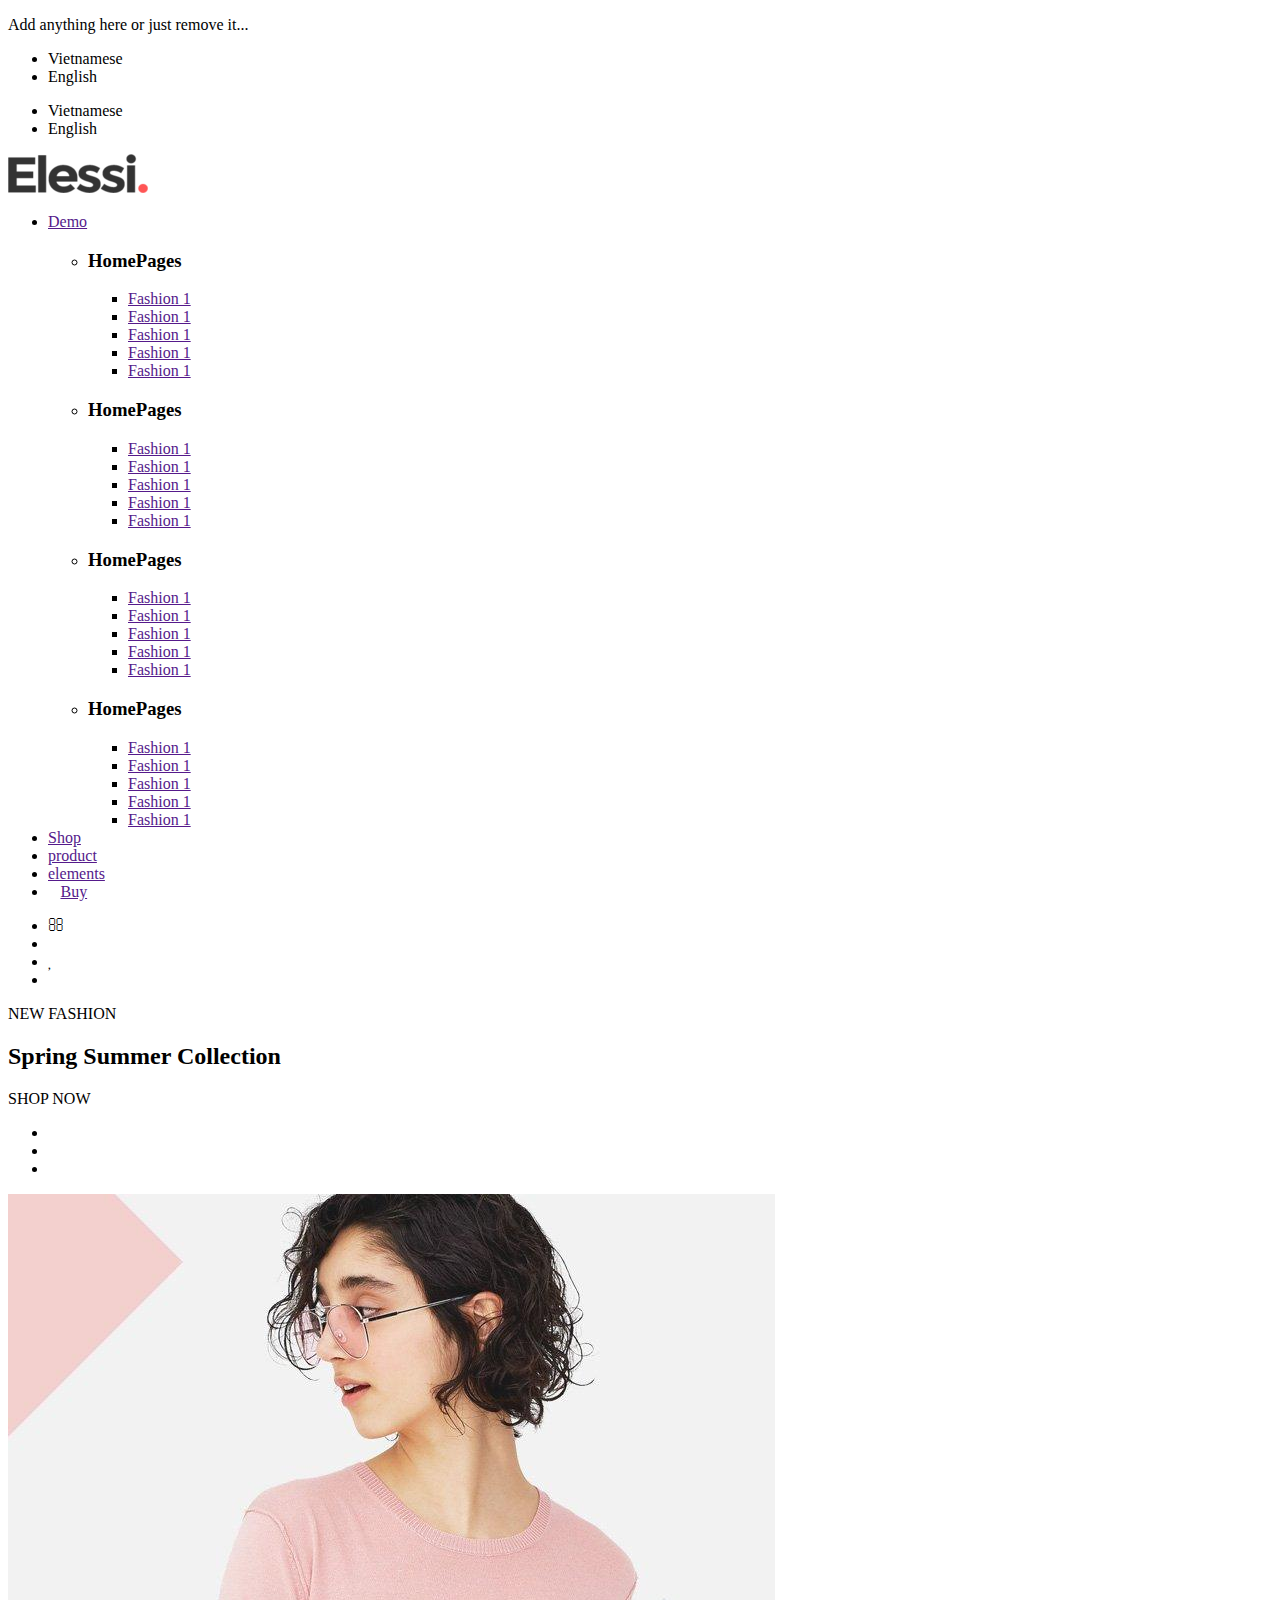
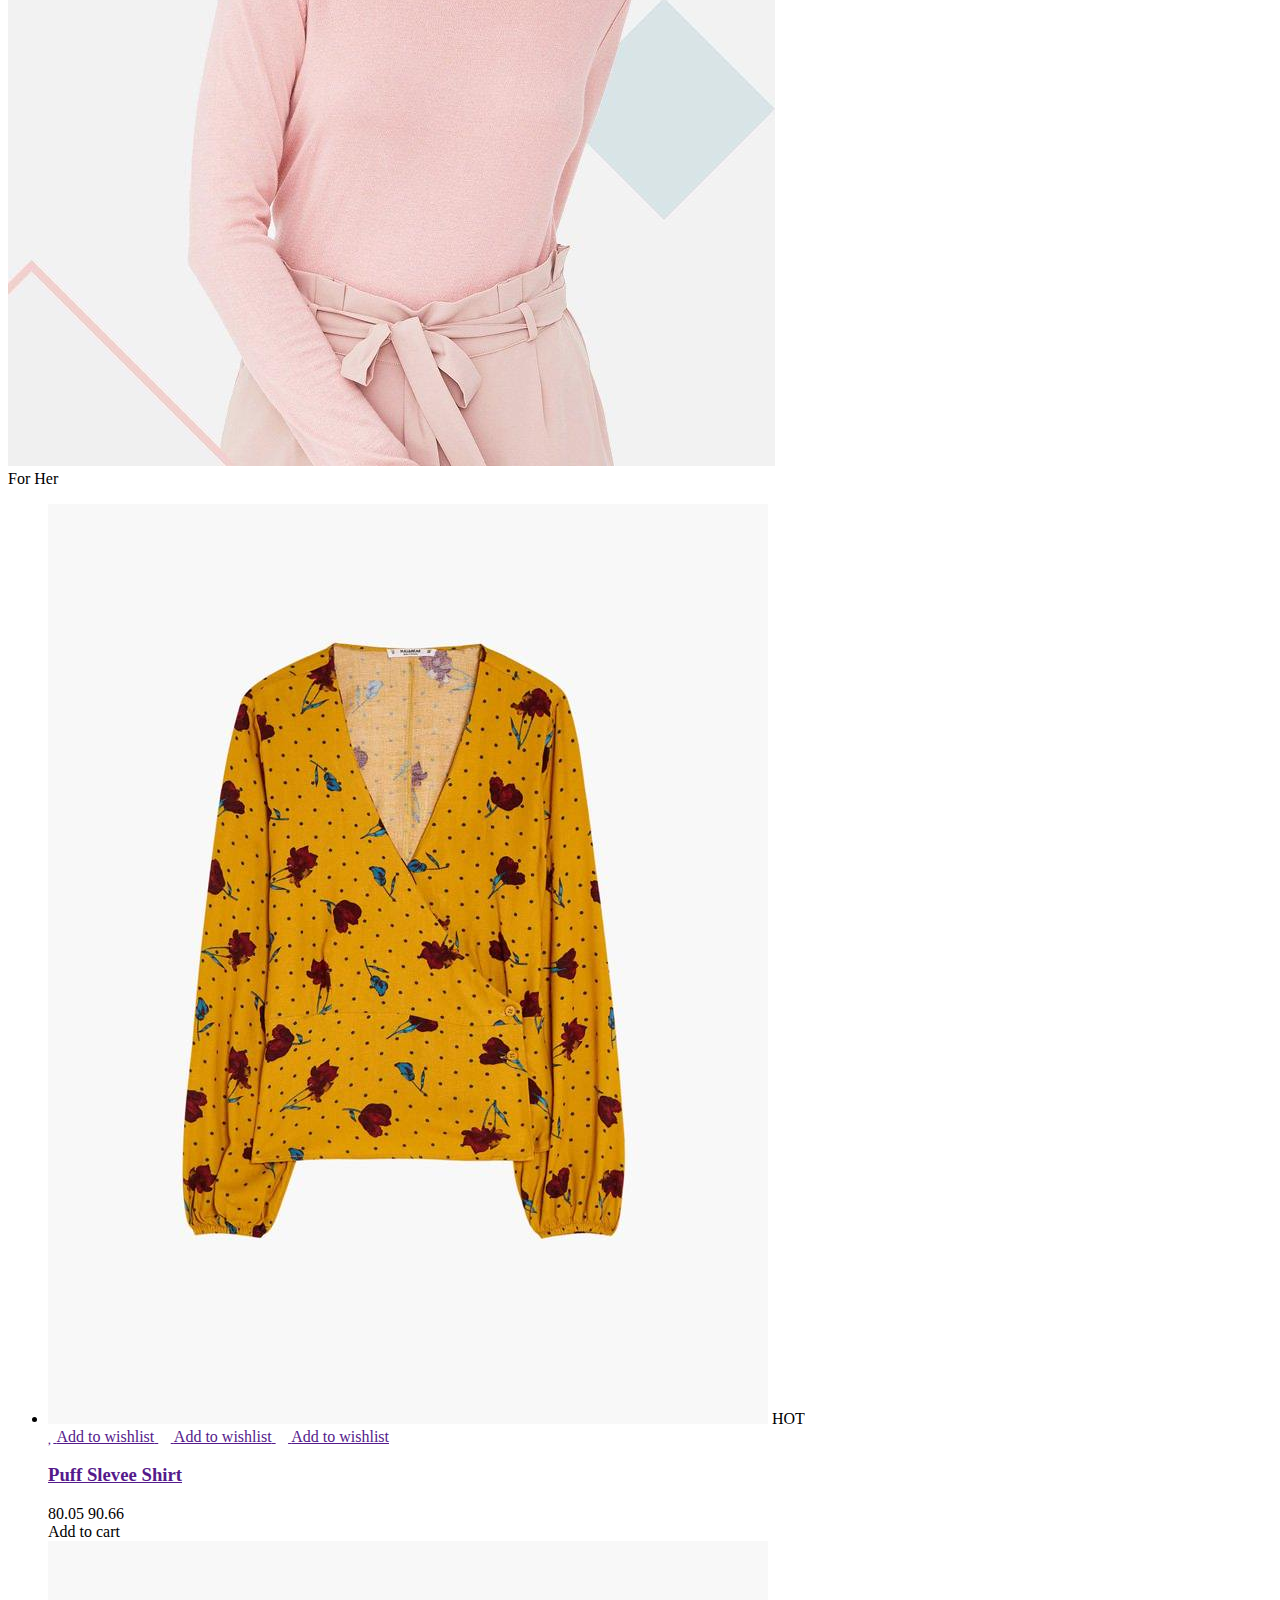
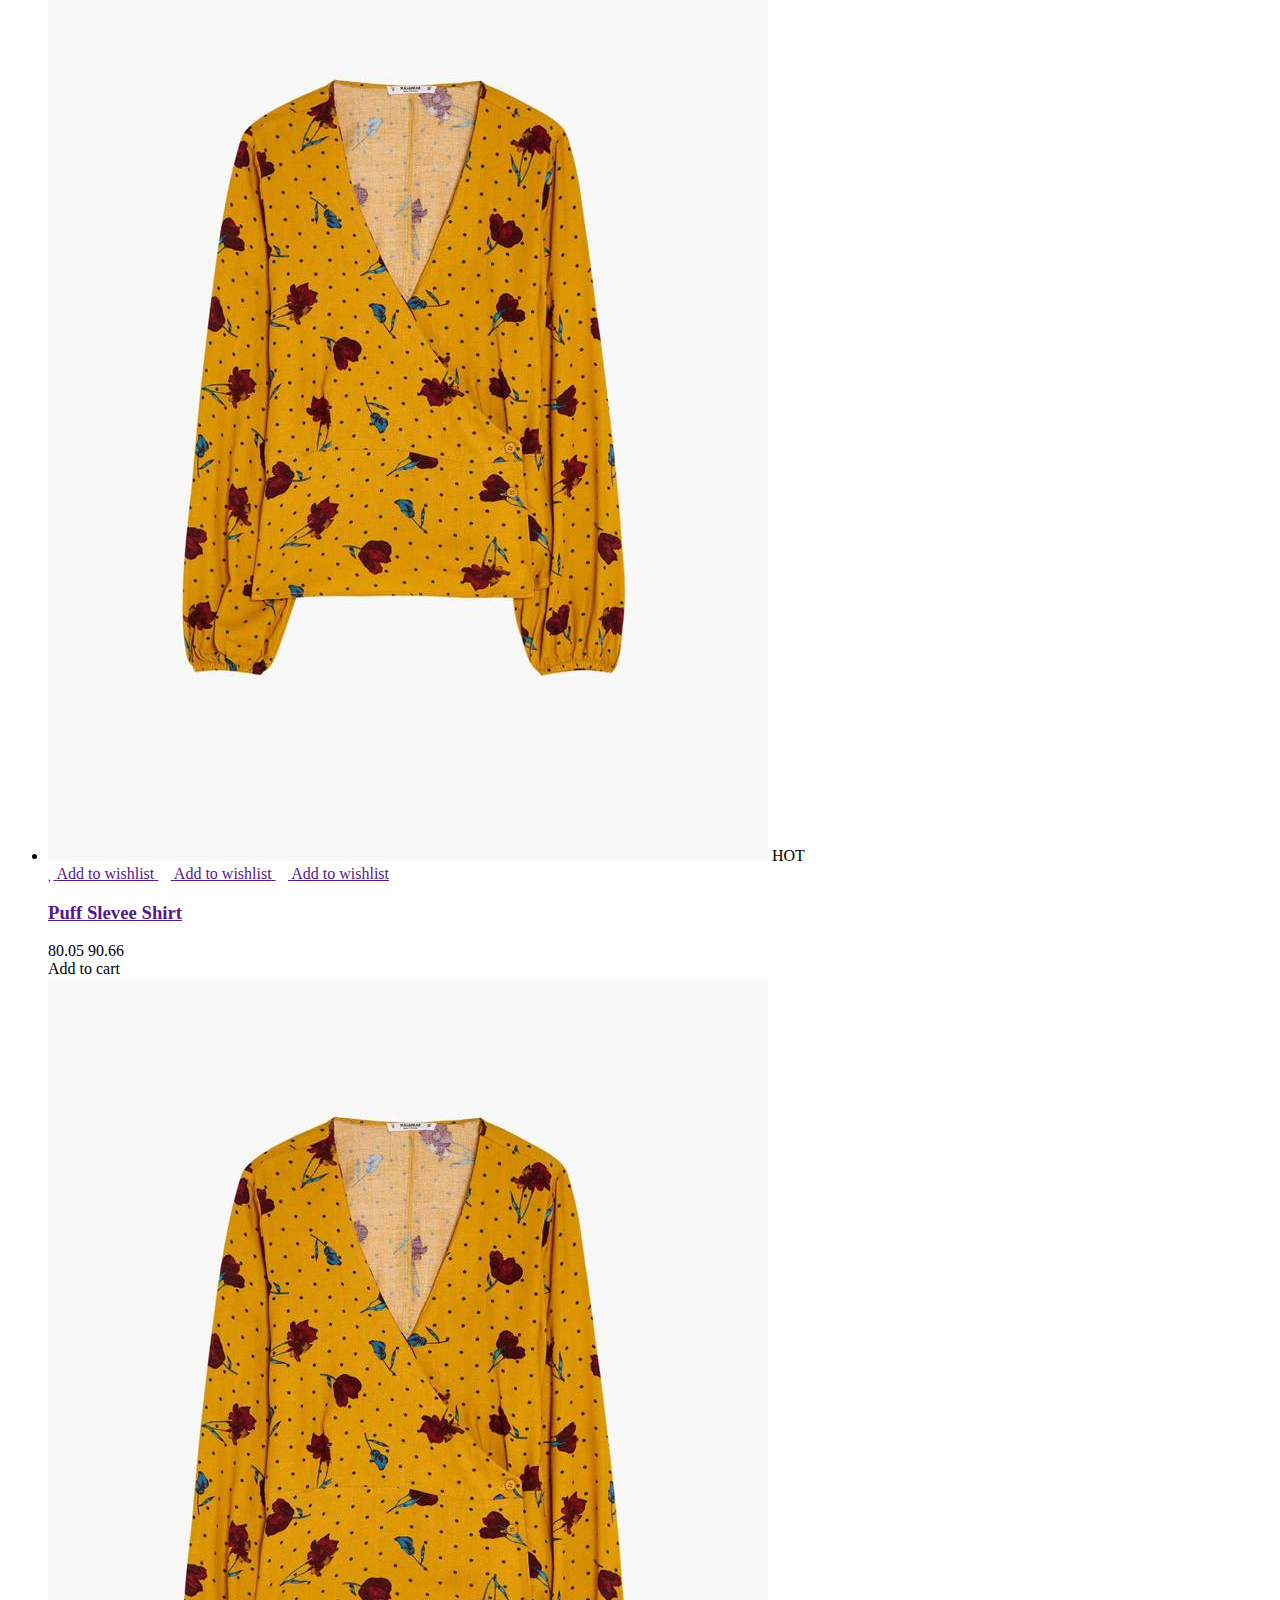
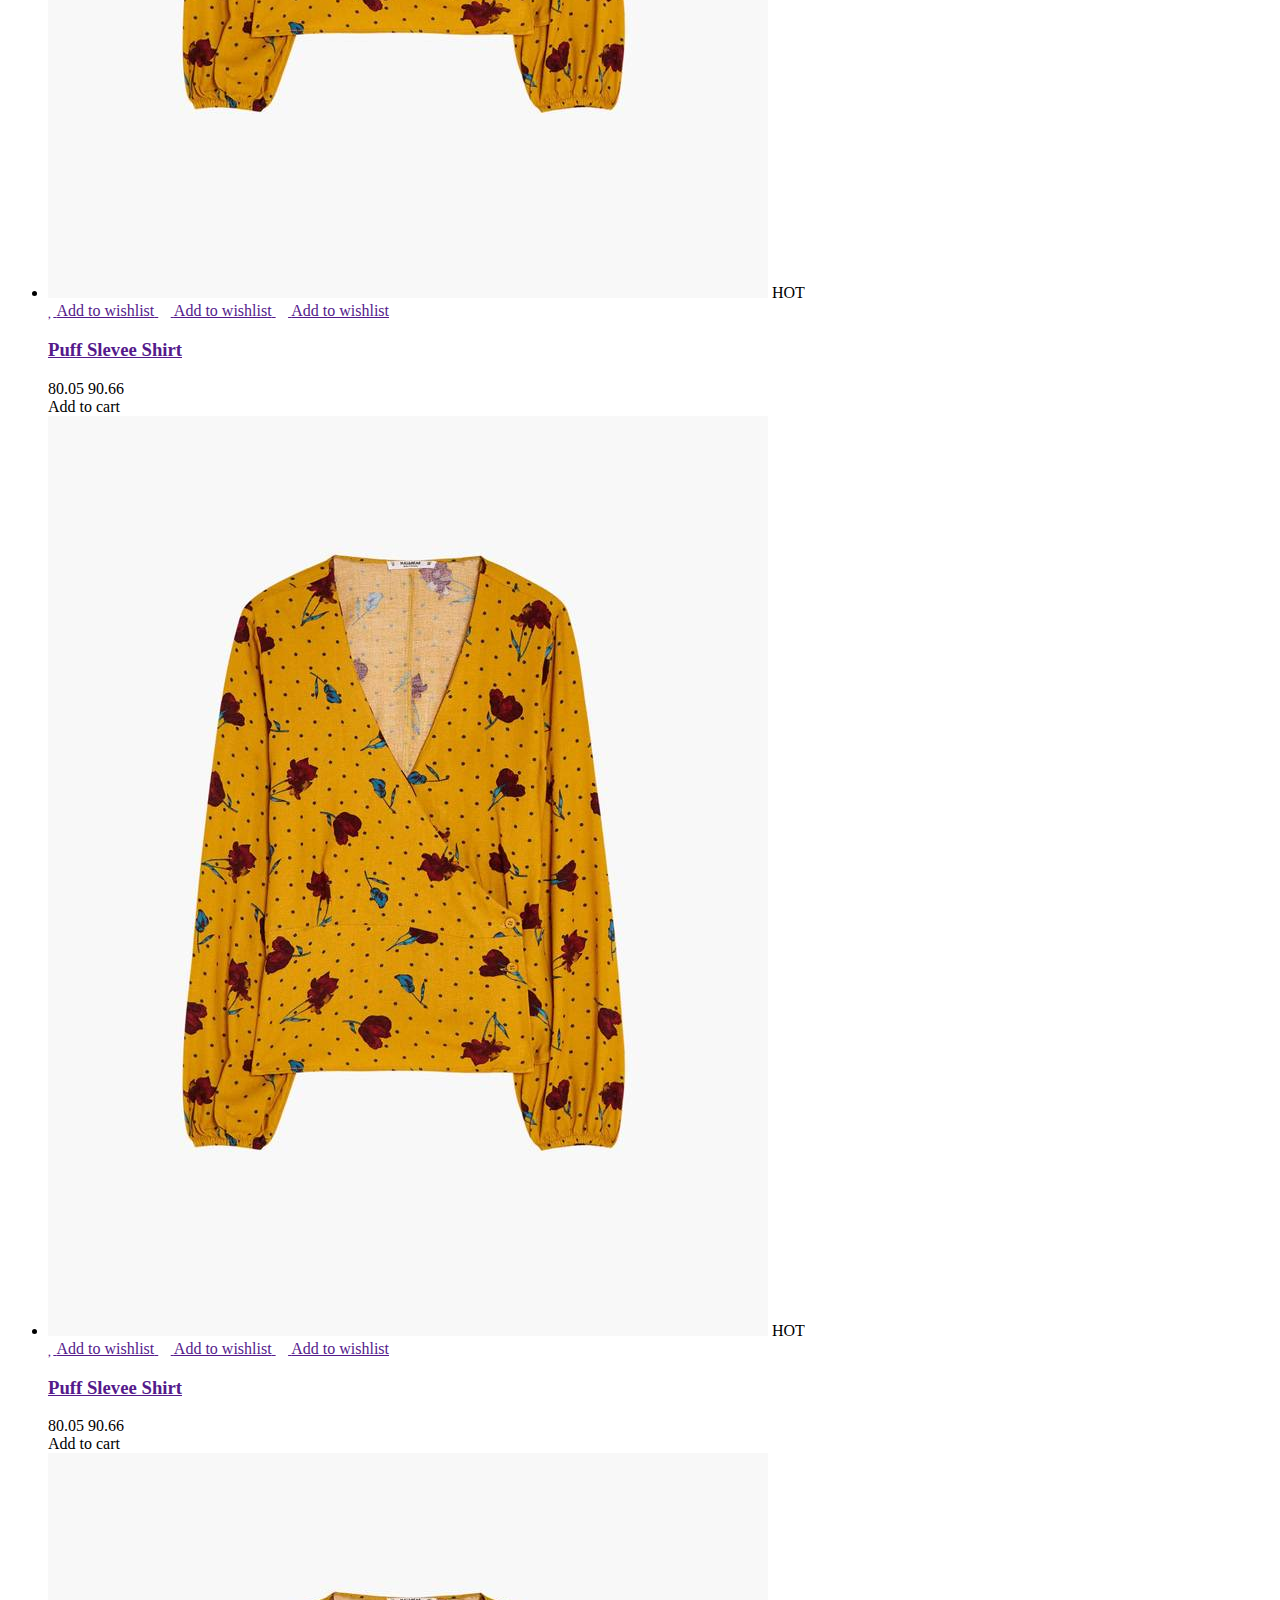
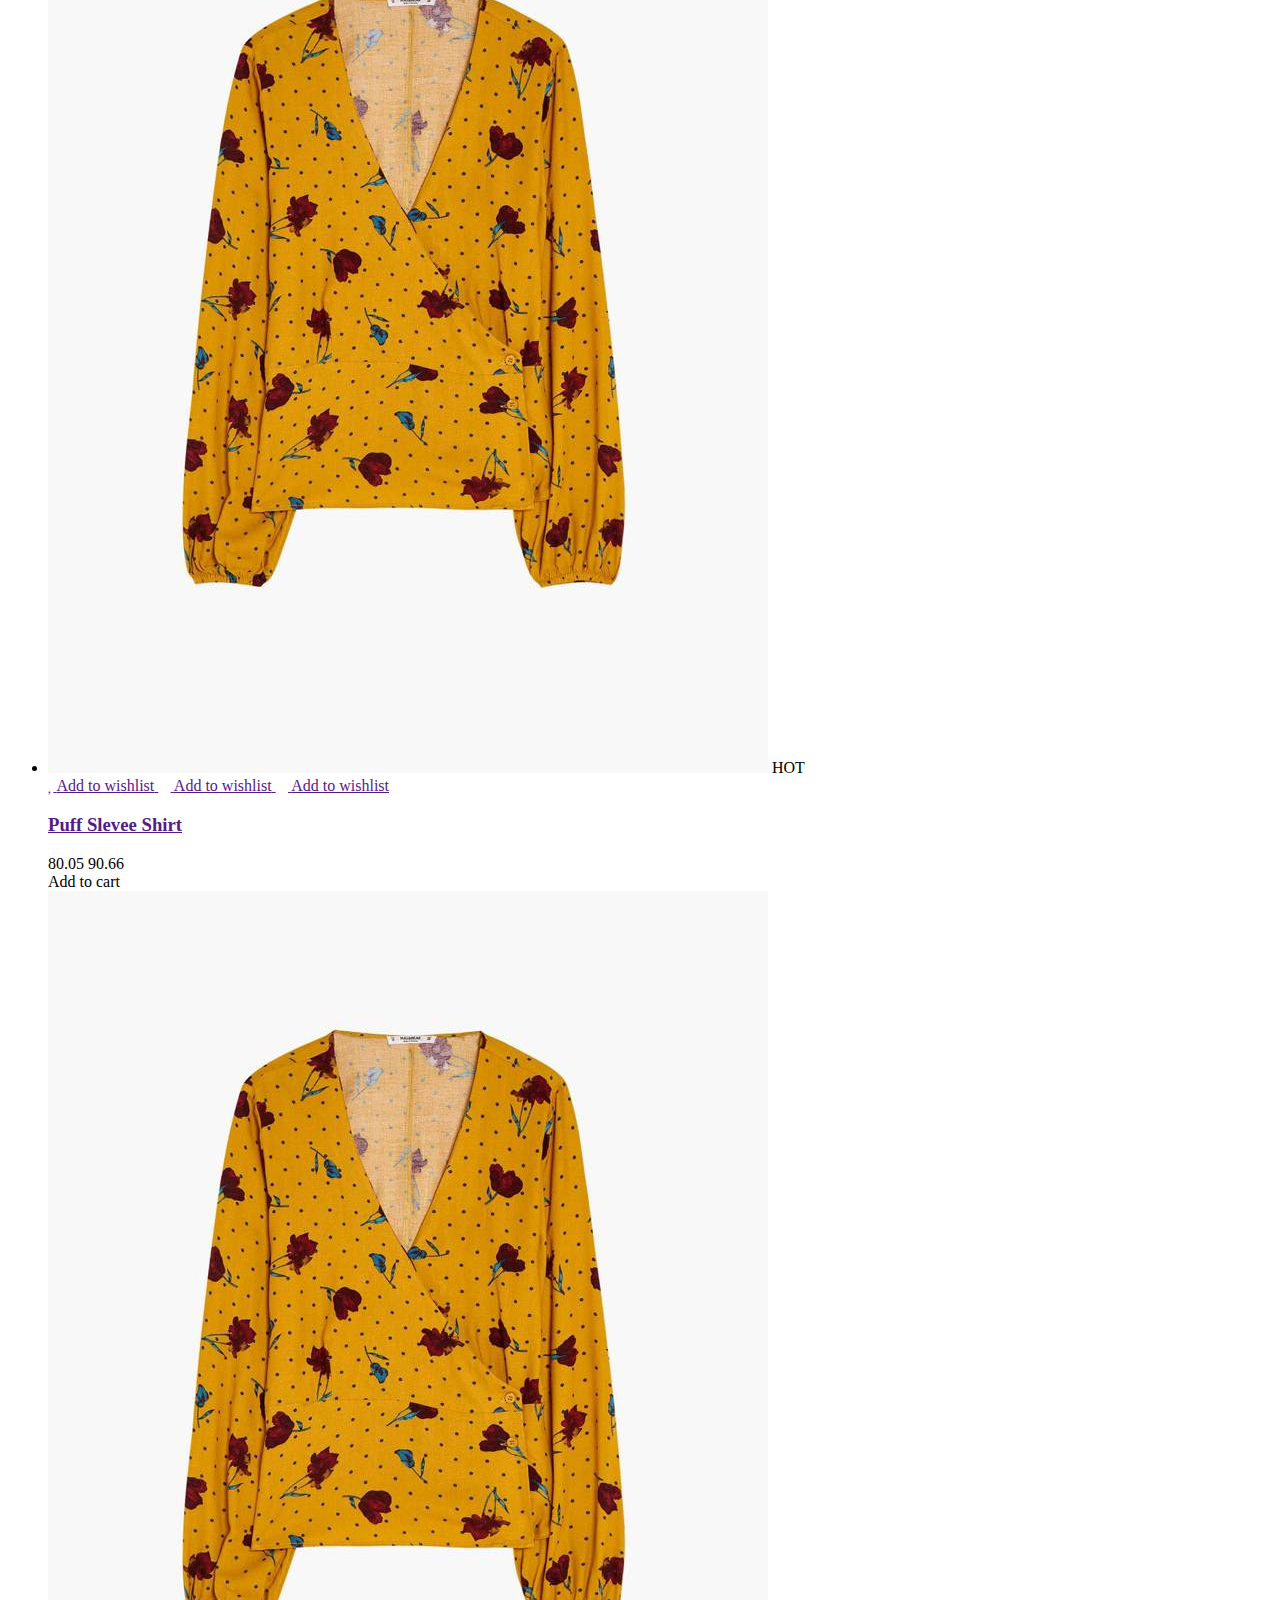
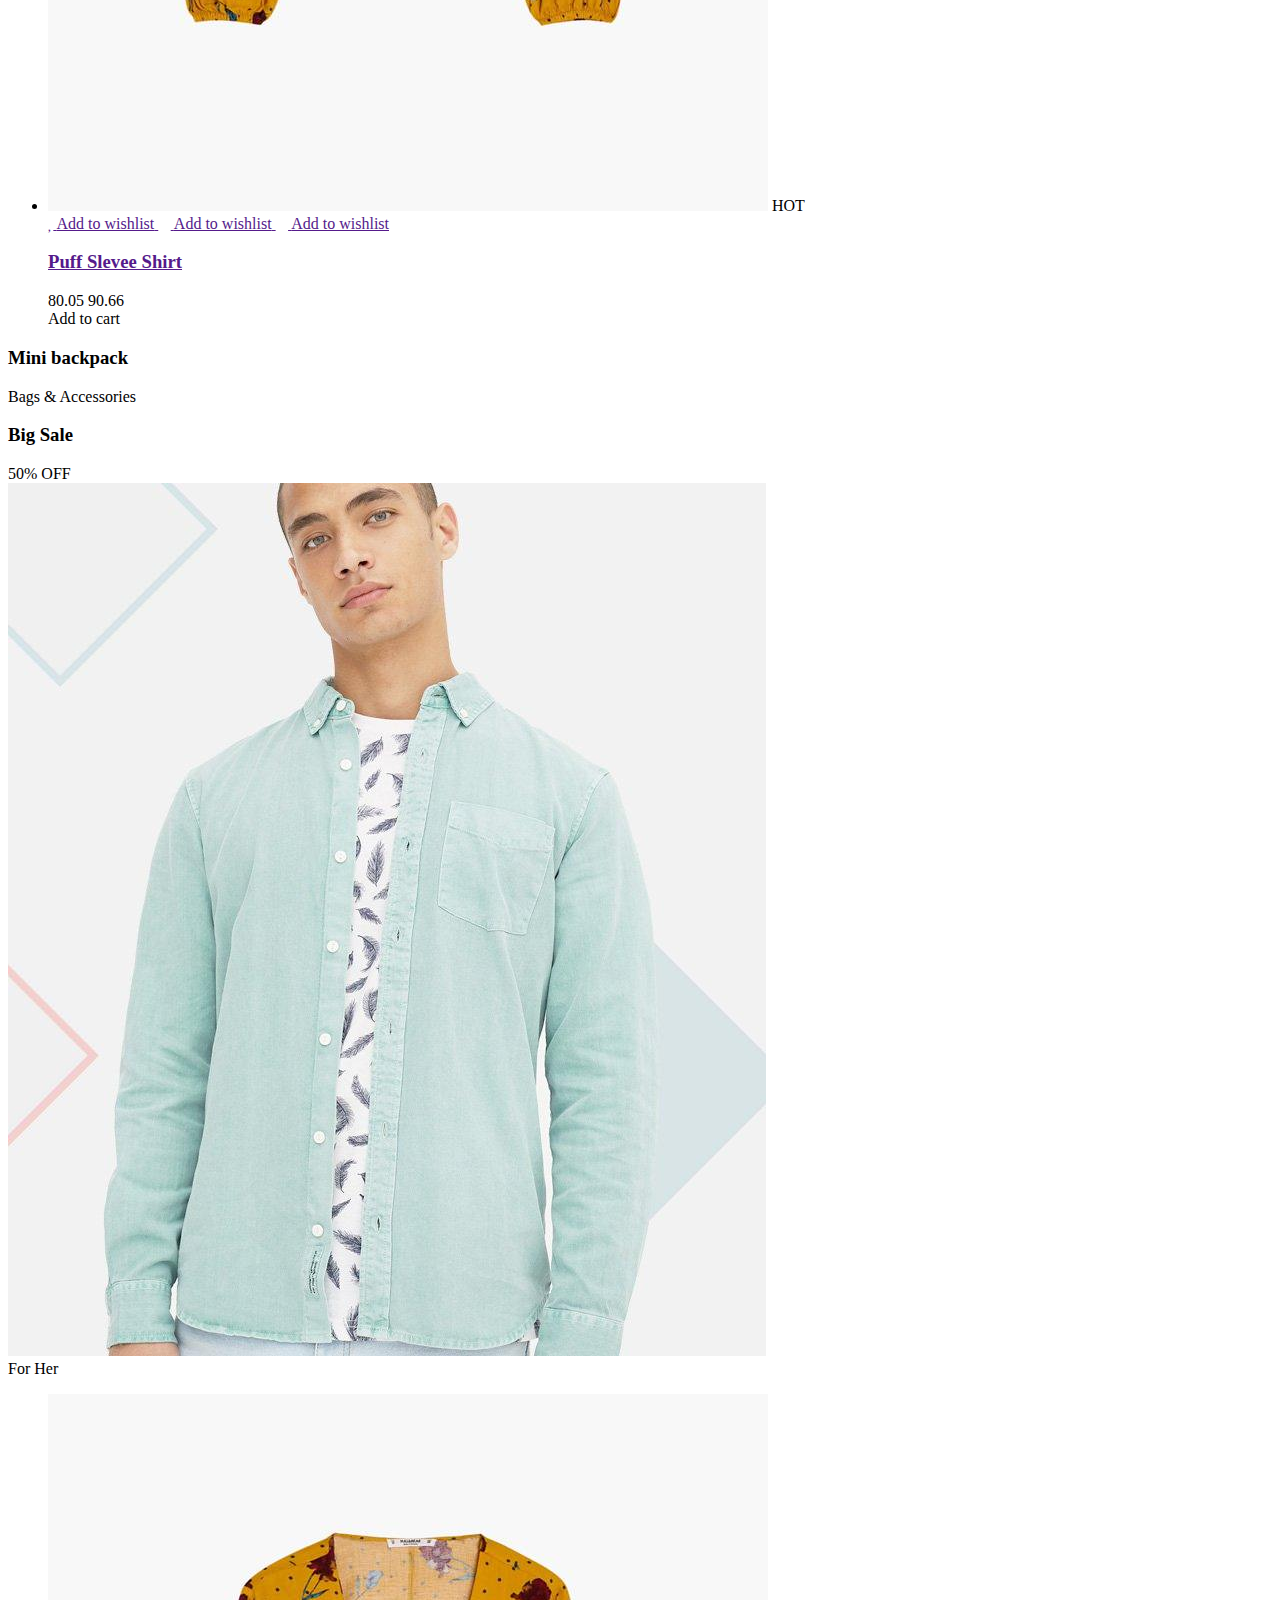
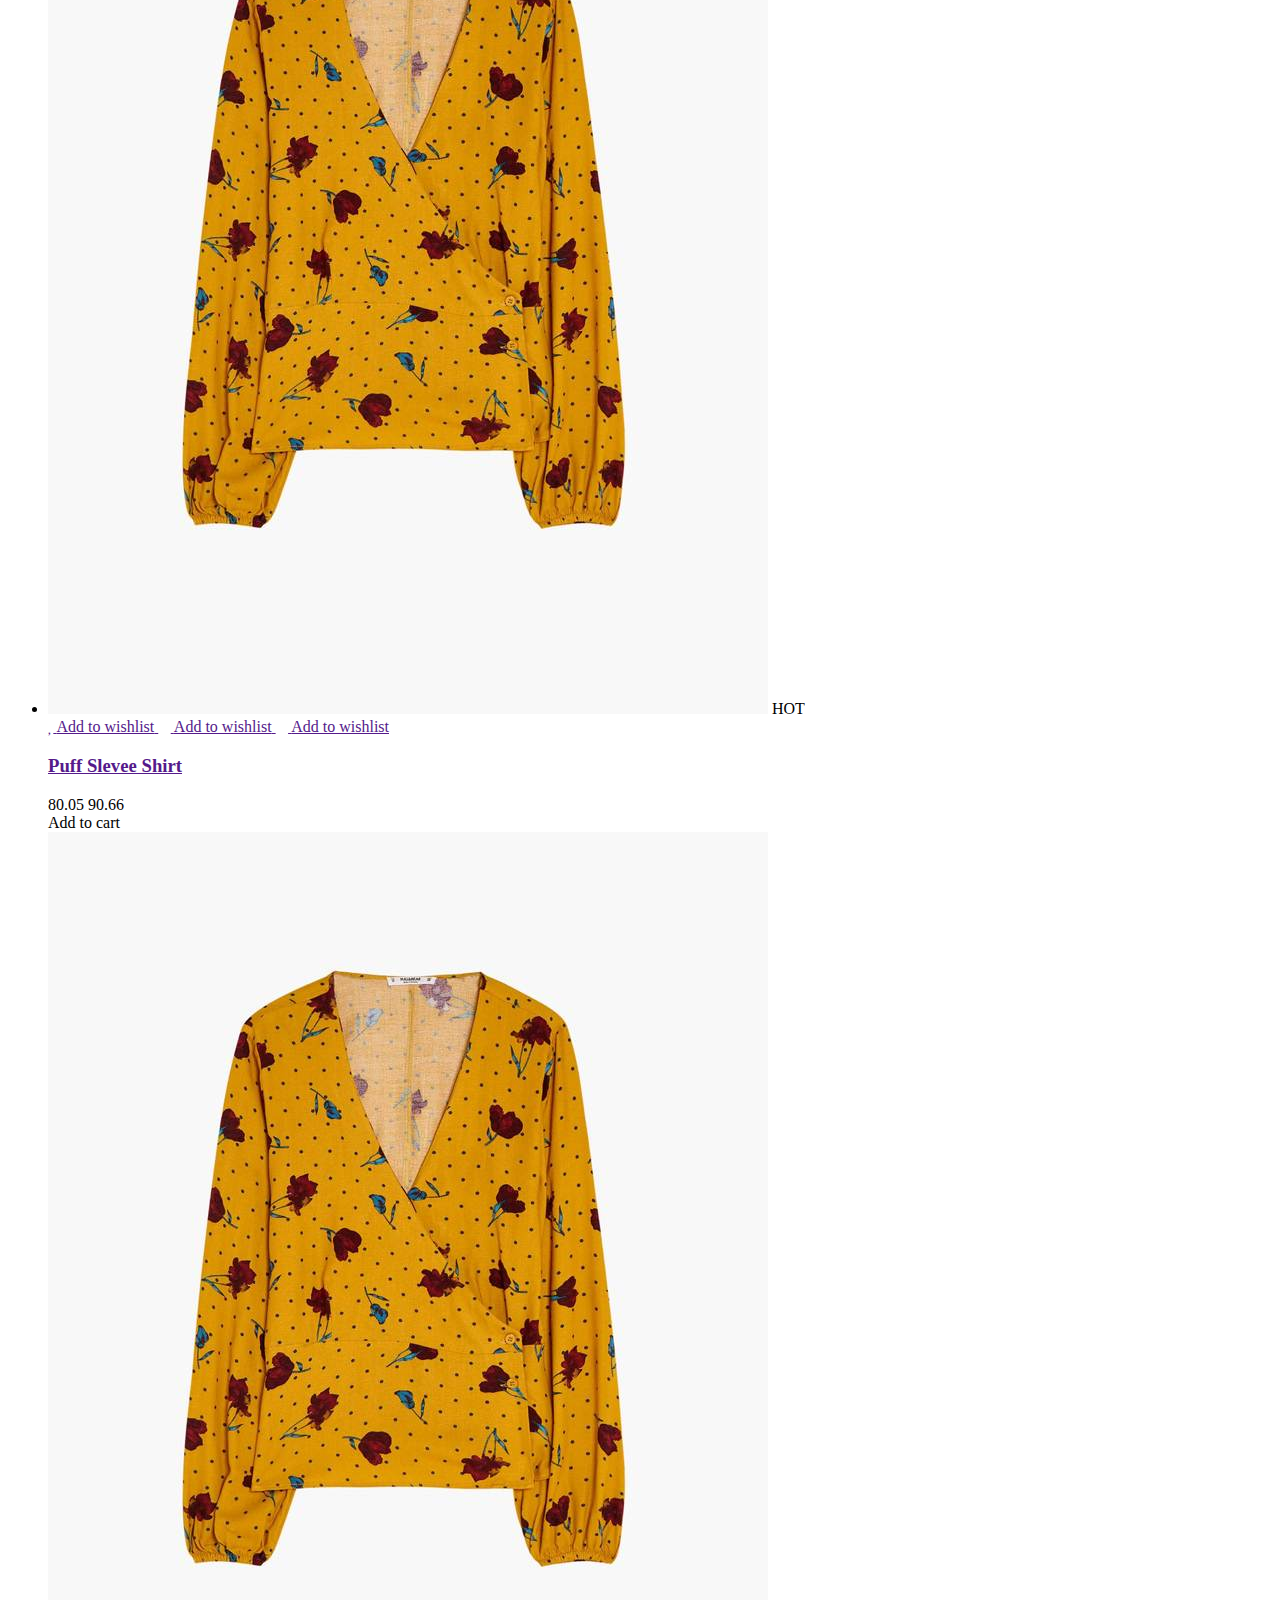
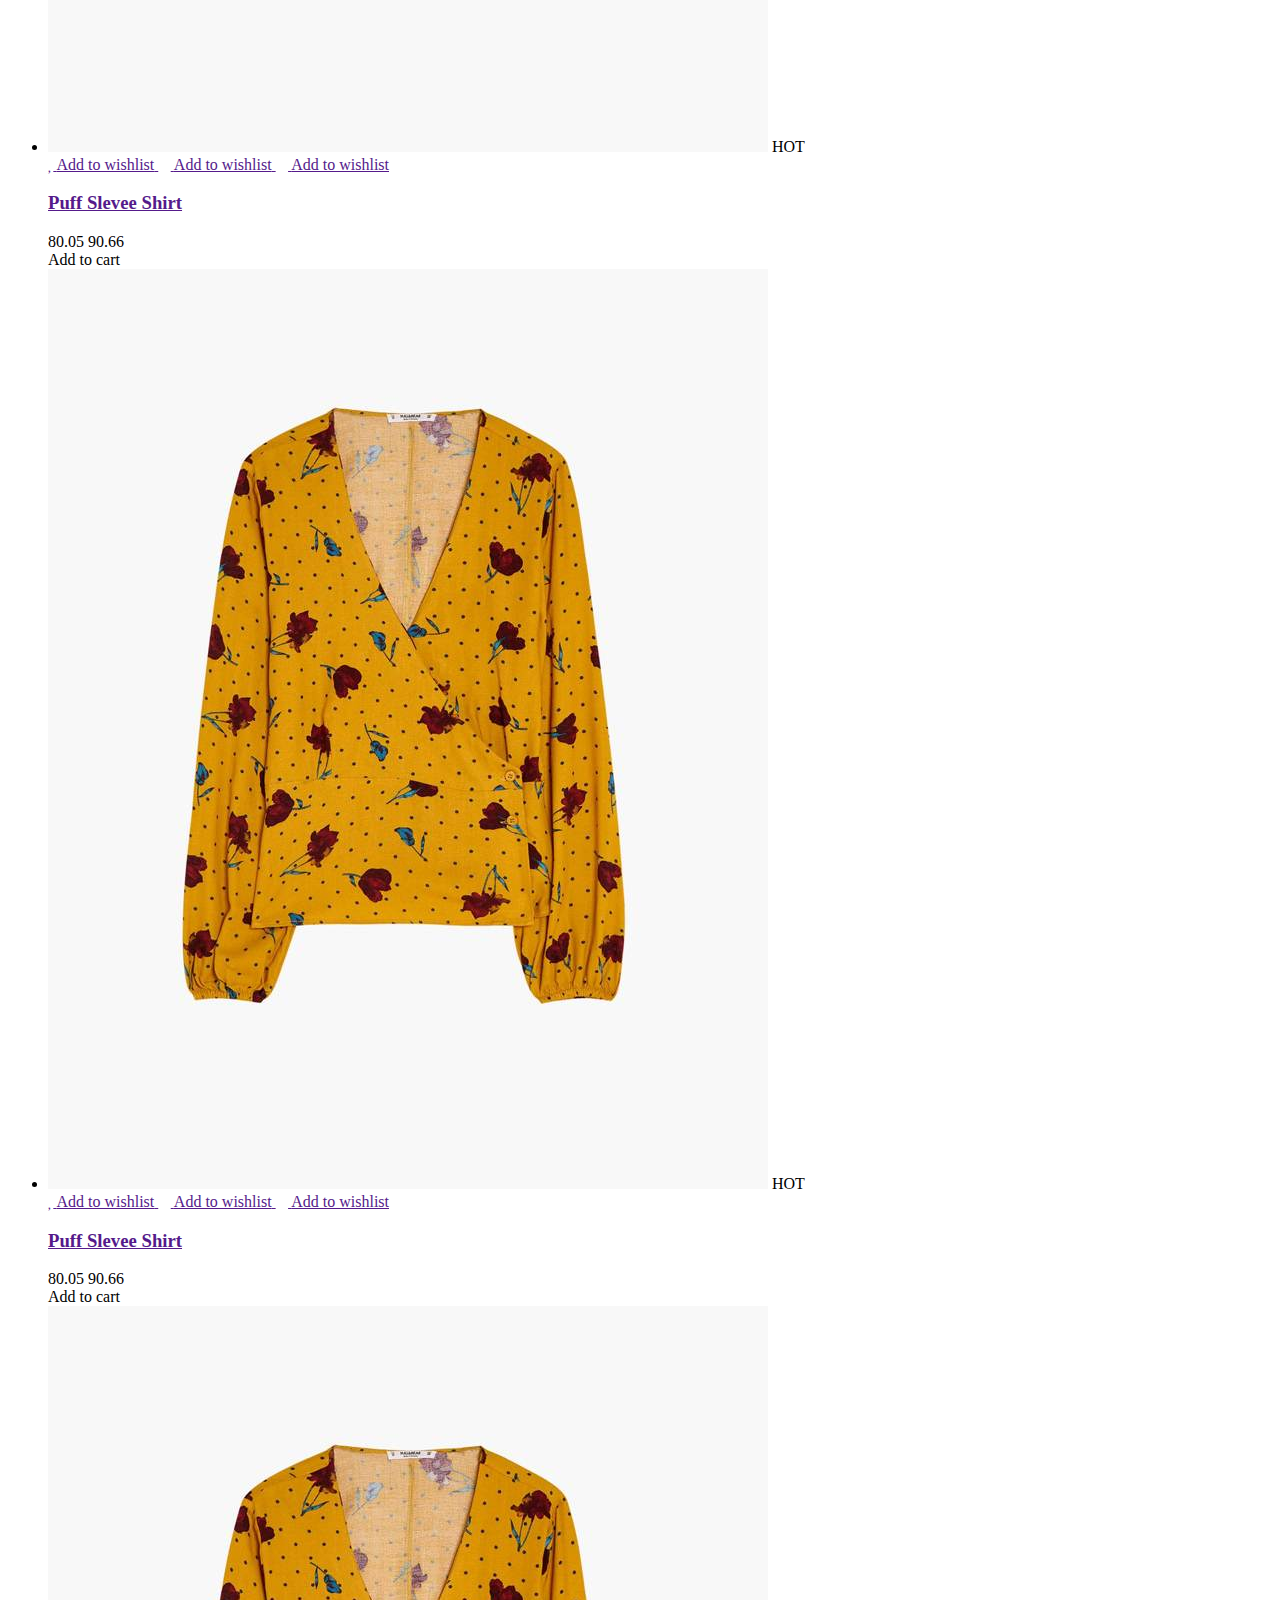
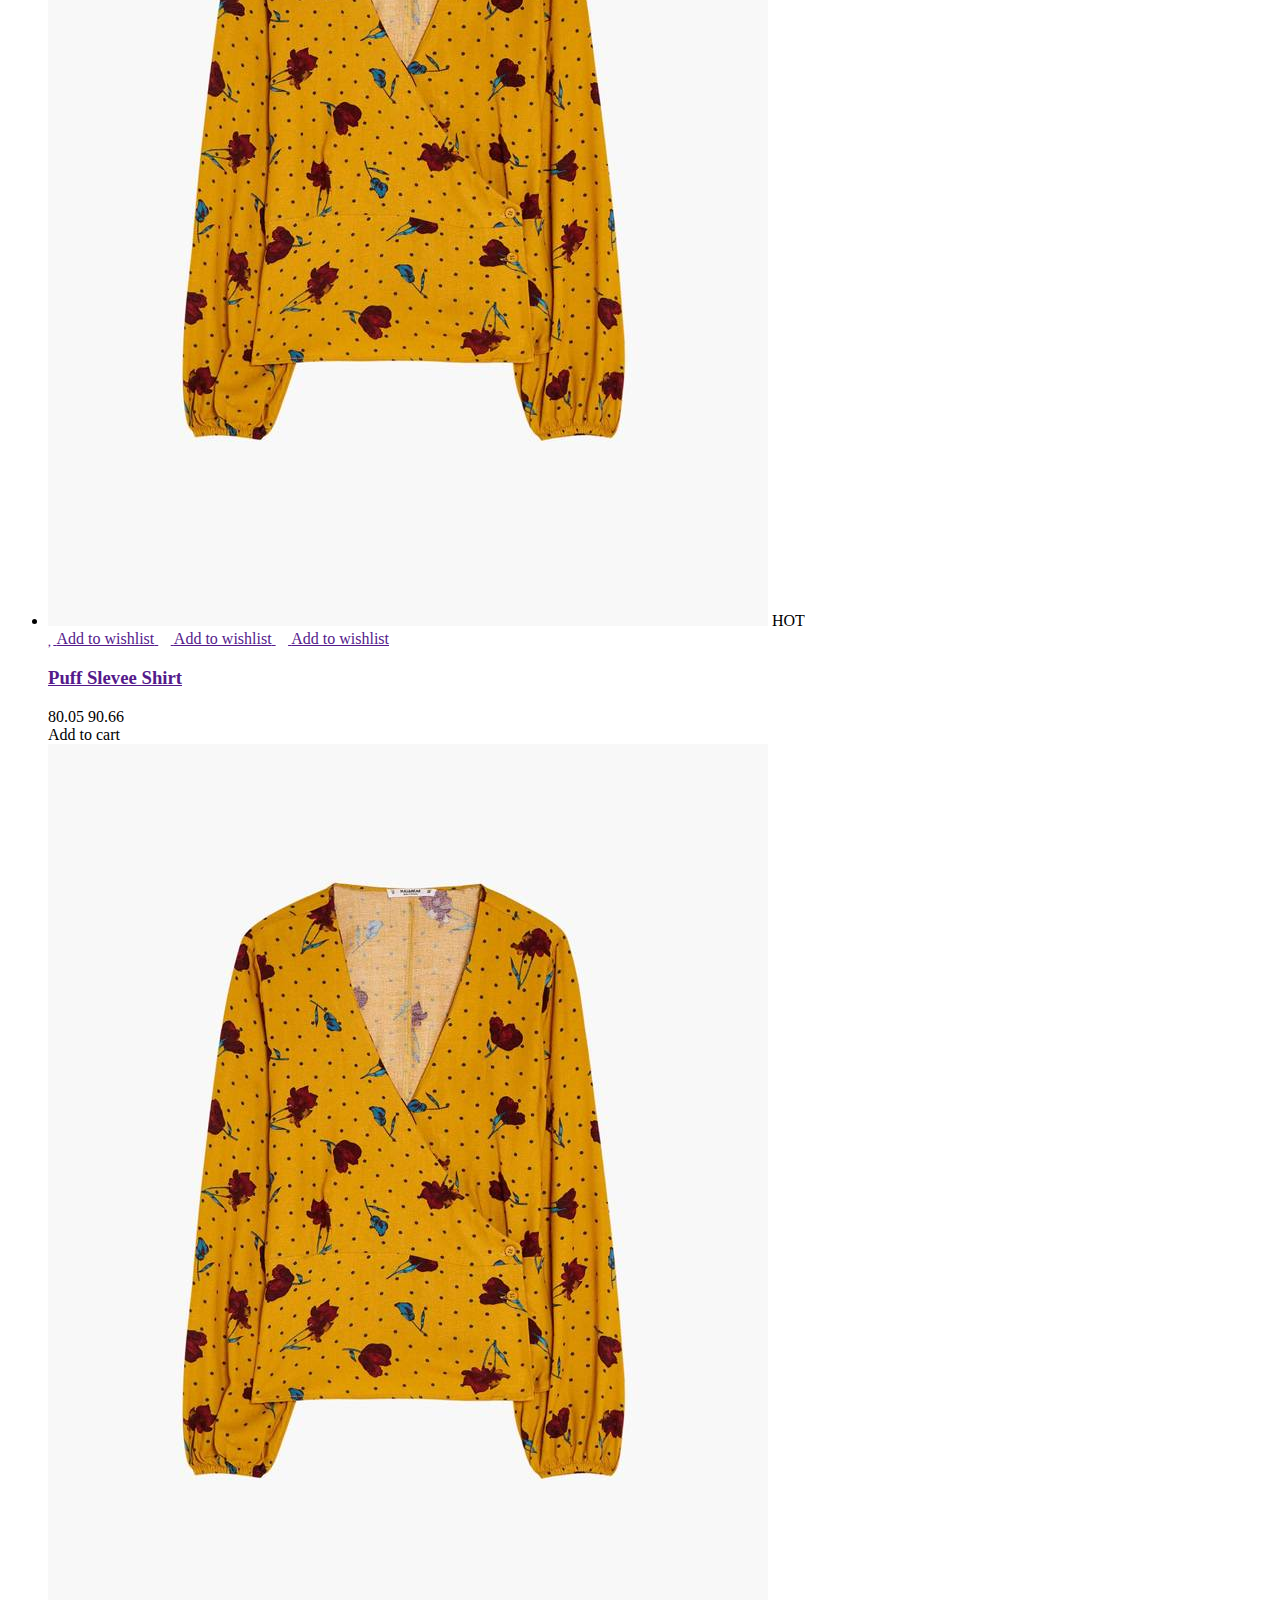
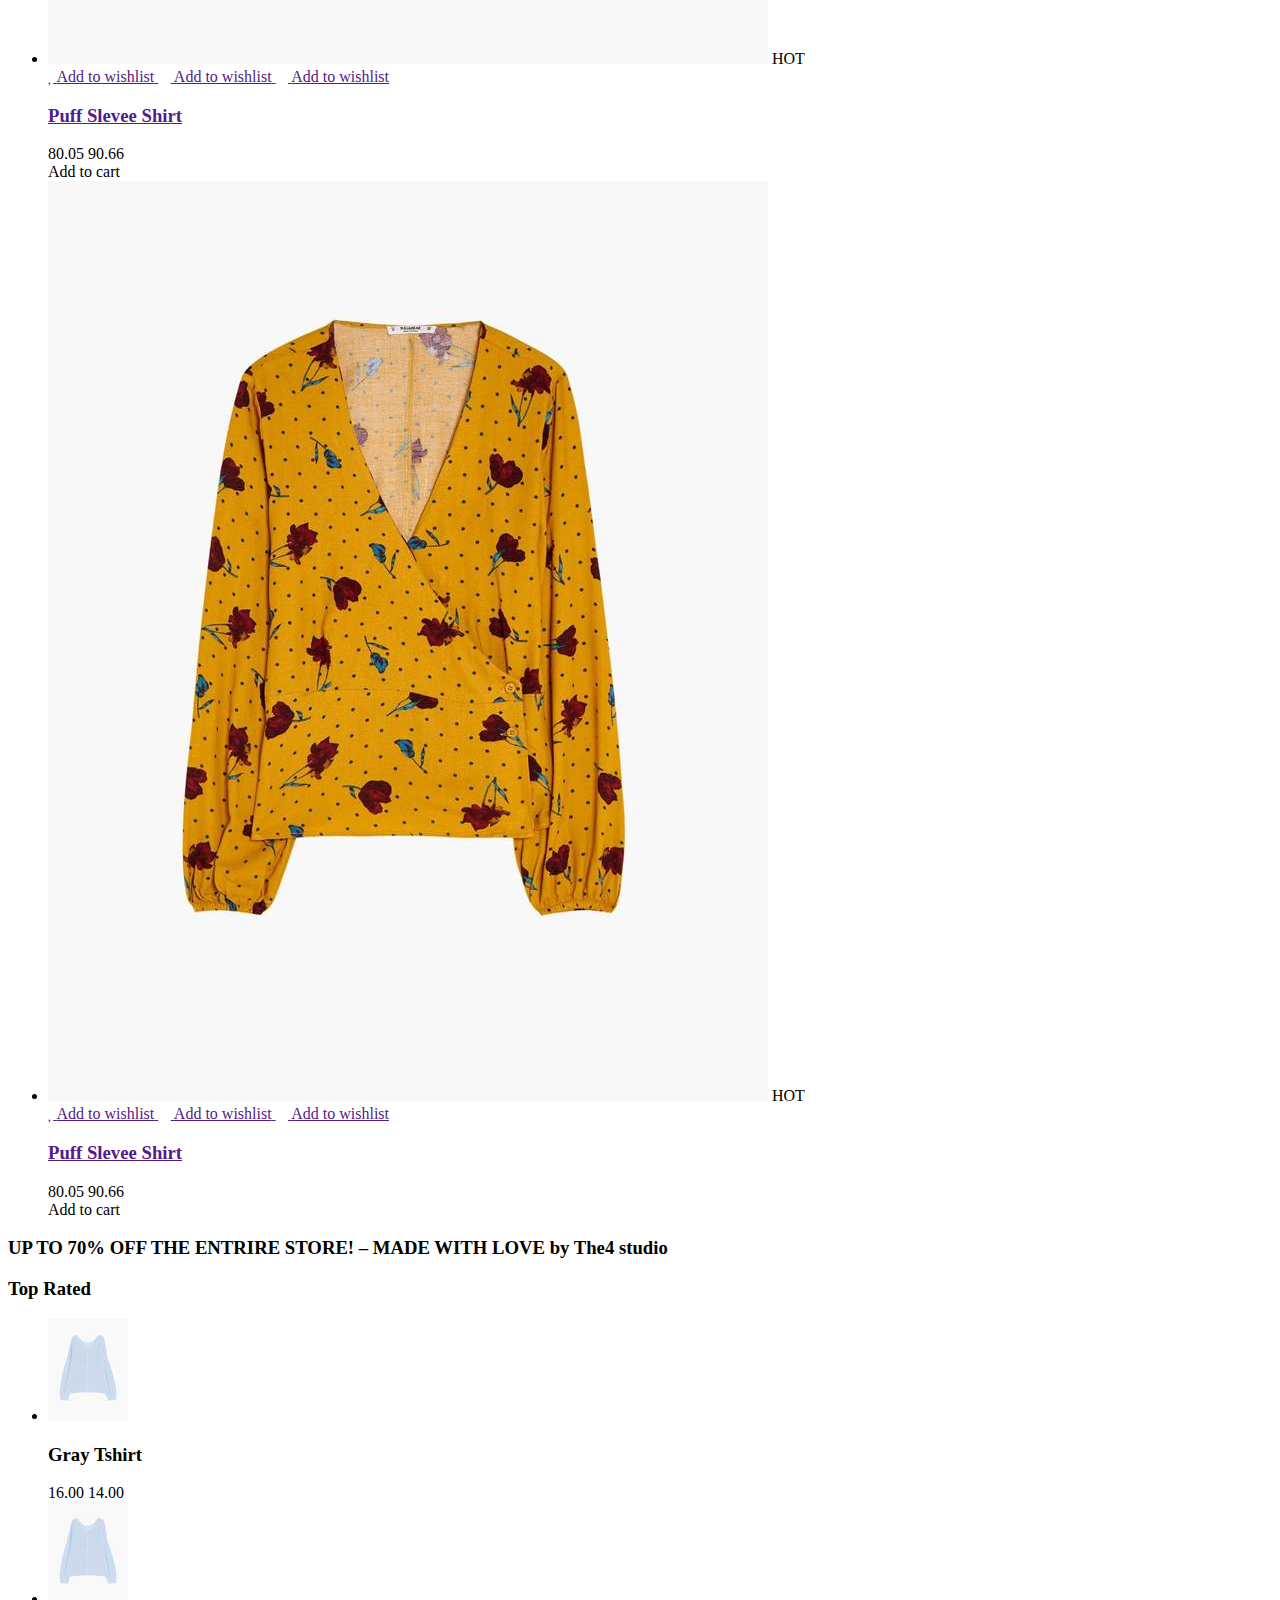
==== elessi/index.html @ 148da814 "create structure html for elessi page" ====
<!DOCTYPE html>
<html lang="en">
  <head>
    <meta charset="UTF-8" />
    <meta http-equiv="X-UA-Compatible" content="IE=edge" />
    <meta name="viewport" content="width=device-width, initial-scale=1.0" />
    <title>Document</title>
    <link
      rel="stylesheet"
      href="https://pro.fontawesome.com/releases/v5.15.4/css/all.css?fbclid=IwAR34A7kjQKkOfVF7Ad8tcx0t0dvEUt7MntsBu5PhGIXfMgV1V45PYpIYK4M"
    />
  </head>
  <body>
    <header>
      <div class="header-top">
        <p class="header-top-title">Add anything here or just remove it...</p>
        <div class="options">
          <div class="option-item">
            <span class="language"></span>
            <ul class="option-dropdown">
                <li class="dropdown-item">Vietnamese</li>
                <li class="dropdown-item">English</li>
            </ul>
          </div>
          <div class="option-item">
            <span class="currency"></span>
            <ul class="option-dropdown">
                <li class="dropdown-item">Vietnamese</li>
                <li class="dropdown-item">English</li>
            </ul>
          </div>
        </div>
      </div>
      <nav class="nav-main">
          <div class="nav-logo">
            <img src='./assets/images/logo.png'>
          </div>
          <ul class="nav-list">
              <li class="nav-item"><a class="nav-link" href="">Demo<i class="fal fa-chevron-down"></i></a>
                <div class="menu-dropdown">
                    <ul class="list-dropdown">
                        <li class="dropdown-item">
                            <h3 class="dropdow-item-title">HomePages</h3>
                            <ul class="list-submenu">
                                <li class="submenu-item"><a href="">Fashion 1</a></li>
                                <li class="submenu-item"><a href="">Fashion 1</a></li>
                                <li class="submenu-item"><a href="">Fashion 1</a></li>
                                <li class="submenu-item"><a href="">Fashion 1</a></li>
                                <li class="submenu-item"><a href="">Fashion 1</a></li>
                            </ul>
                        </li>
                        <li class="dropdown-item">
                            <h3 class="dropdow-item-title">HomePages</h3>
                            <ul class="list-submenu">
                                <li class="submenu-item"><a href="">Fashion 1</a></li>
                                <li class="submenu-item"><a href="">Fashion 1</a></li>
                                <li class="submenu-item"><a href="">Fashion 1</a></li>
                                <li class="submenu-item"><a href="">Fashion 1</a></li>
                                <li class="submenu-item"><a href="">Fashion 1</a></li>
                            </ul>
                        </li>
                        <li class="dropdown-item">
                            <h3 class="dropdow-item-title">HomePages</h3>
                            <ul class="list-submenu">
                                <li class="submenu-item"><a href="">Fashion 1</a></li>
                                <li class="submenu-item"><a href="">Fashion 1</a></li>
                                <li class="submenu-item"><a href="">Fashion 1</a></li>
                                <li class="submenu-item"><a href="">Fashion 1</a></li>
                                <li class="submenu-item"><a href="">Fashion 1</a></li>
                            </ul>
                        </li>
                        <li class="dropdown-item">
                            <h3 class="dropdow-item-title">HomePages</h3>
                            <ul class="list-submenu">
                                <li class="submenu-item"><a href="">Fashion 1</a></li>
                                <li class="submenu-item"><a href="">Fashion 1</a></li>
                                <li class="submenu-item"><a href="">Fashion 1</a></li>
                                <li class="submenu-item"><a href="">Fashion 1</a></li>
                                <li class="submenu-item"><a href="">Fashion 1</a></li>
                            </ul>
                        </li>
                    </ul>
                </div>
              </li>
              <li class="nav-item"><a class="nav-link" href="">Shop<i class="fal fa-chevron-down"></i></a></li>
              <li class="nav-item"><a class="nav-link" href="">product<i class="fal fa-chevron-down"></i></a></li>
              <li class="nav-item"><a class="nav-link" href="">elements<i class="fal fa-chevron-down"></i></a></li>
              <li class="nav-item"><a class="nav-link" href=""><i class="fal fa-shopping-bag"></i>Buy</a></li>
          </ul>
          <ul class="list-icons">
              <li class="icon-item"><i class="fal fa-search"></i></li>
              <li class="icon-item"><i class="fal fa-user"></i></li>
              <li class="icon-item"><i class="fal fa-heart"></i></li>
              <li class="icon-item"><i class="fal fa-shopping-bag"></i></li>
          </ul>
      </nav>
    </header>

    <section class="section-banner">
        <div class="container">
            <div class="banner-content">
                <span class="banner-description">NEW FASHION</span>
                <h2 class="banner-title"> Spring Summer Collection</h2>
                <a class="btn btn-primary">SHOP NOW</a>
            </div>
            <ul class="banner-dots">
                <li class="dot-item"></li>
                <li class="dot-item"></li>
                <li class="dot-item"></li>
            </ul>
        </div>
    </section>

    <section class="section-fashion section-fashion-her">
        <div class="container">
            <div class="fashion-banner">
                <img src='./assets/images/forher-banner.jpg'>
            </div>
            <div class="fashion-products">
                <span class="fashion-title">For Her</span>
                <ul class="list-products">
                    <li class="product-item">
                        <div class="product-image">
                            <a href=""><img src='./assets/images/forher-product.jpg'></a>
                            <span class="badge badge-primary">HOT</span>
                            <div class="hover-btns">
                                <a href="" class="btn btn-secondary">
                                    <i class="fal fa-heart"></i>
                                    <span class="text">Add to wishlist</span>
                                </a>
                                <a href="" class="btn btn-secondary">
                                    <i class="fal fa-eye"></i>
                                    <span class="text">Add to wishlist</span>
                                </a>
                                <a href="" class="btn btn-secondary">
                                    <i class="fal fa-sync"></i>
                                    <span class="text">Add to wishlist</span>
                                </a>
                            </div>
                        </div>
                        <div class="product-content">
                            <h3 class="product-title"><a href="">Puff Slevee Shirt</a></h3>
                            <div class="product-prices">
                                <span class="new-price">80.05</span>
                                <span class="old-price">90.66</span>
                            </div>
                        </div>
                        <span class="truncate">Add to cart</span>
                        <div class="options-color">
                            <span class="color"></span>
                            <span class="color"></span>
                        </div>
                    </li>
                    <li class="product-item">
                        <div class="product-image">
                            <a href=""><img src='./assets/images/forher-product.jpg'></a>
                            <span class="badge badge-primary">HOT</span>
                            <div class="hover-btns">
                                <a href="" class="btn btn-secondary">
                                    <i class="fal fa-heart"></i>
                                    <span class="text">Add to wishlist</span>
                                </a>
                                <a href="" class="btn btn-secondary">
                                    <i class="fal fa-eye"></i>
                                    <span class="text">Add to wishlist</span>
                                </a>
                                <a href="" class="btn btn-secondary">
                                    <i class="fal fa-sync"></i>
                                    <span class="text">Add to wishlist</span>
                                </a>
                            </div>
                        </div>
                        <div class="product-content">
                            <h3 class="product-title"><a href="">Puff Slevee Shirt</a></h3>
                            <div class="product-prices">
                                <span class="new-price">80.05</span>
                                <span class="old-price">90.66</span>
                            </div>
                        </div>
                        <span class="truncate">Add to cart</span>
                        <div class="options-color">
                            <span class="color"></span>
                            <span class="color"></span>
                        </div>
                    </li>
                    <li class="product-item">
                        <div class="product-image">
                            <a href=""><img src='./assets/images/forher-product.jpg'></a>
                            <span class="badge badge-primary">HOT</span>
                            <div class="hover-btns">
                                <a href="" class="btn btn-secondary">
                                    <i class="fal fa-heart"></i>
                                    <span class="text">Add to wishlist</span>
                                </a>
                                <a href="" class="btn btn-secondary">
                                    <i class="fal fa-eye"></i>
                                    <span class="text">Add to wishlist</span>
                                </a>
                                <a href="" class="btn btn-secondary">
                                    <i class="fal fa-sync"></i>
                                    <span class="text">Add to wishlist</span>
                                </a>
                            </div>
                        </div>
                        <div class="product-content">
                            <h3 class="product-title"><a href="">Puff Slevee Shirt</a></h3>
                            <div class="product-prices">
                                <span class="new-price">80.05</span>
                                <span class="old-price">90.66</span>
                            </div>
                        </div>
                        <span class="truncate">Add to cart</span>
                        <div class="options-color">
                            <span class="color"></span>
                            <span class="color"></span>
                        </div>
                    </li>
                    <li class="product-item">
                        <div class="product-image">
                            <a href=""><img src='./assets/images/forher-product.jpg'></a>
                            <span class="badge badge-primary">HOT</span>
                            <div class="hover-btns">
                                <a href="" class="btn btn-secondary">
                                    <i class="fal fa-heart"></i>
                                    <span class="text">Add to wishlist</span>
                                </a>
                                <a href="" class="btn btn-secondary">
                                    <i class="fal fa-eye"></i>
                                    <span class="text">Add to wishlist</span>
                                </a>
                                <a href="" class="btn btn-secondary">
                                    <i class="fal fa-sync"></i>
                                    <span class="text">Add to wishlist</span>
                                </a>
                            </div>
                        </div>
                        <div class="product-content">
                            <h3 class="product-title"><a href="">Puff Slevee Shirt</a></h3>
                            <div class="product-prices">
                                <span class="new-price">80.05</span>
                                <span class="old-price">90.66</span>
                            </div>
                        </div>
                        <span class="truncate">Add to cart</span>
                        <div class="options-color">
                            <span class="color"></span>
                            <span class="color"></span>
                        </div>
                    </li>
                    <li class="product-item">
                        <div class="product-image">
                            <a href=""><img src='./assets/images/forher-product.jpg'></a>
                            <span class="badge badge-primary">HOT</span>
                            <div class="hover-btns">
                                <a href="" class="btn btn-secondary">
                                    <i class="fal fa-heart"></i>
                                    <span class="text">Add to wishlist</span>
                                </a>
                                <a href="" class="btn btn-secondary">
                                    <i class="fal fa-eye"></i>
                                    <span class="text">Add to wishlist</span>
                                </a>
                                <a href="" class="btn btn-secondary">
                                    <i class="fal fa-sync"></i>
                                    <span class="text">Add to wishlist</span>
                                </a>
                            </div>
                        </div>
                        <div class="product-content">
                            <h3 class="product-title"><a href="">Puff Slevee Shirt</a></h3>
                            <div class="product-prices">
                                <span class="new-price">80.05</span>
                                <span class="old-price">90.66</span>
                            </div>
                        </div>
                        <span class="truncate">Add to cart</span>
                        <div class="options-color">
                            <span class="color"></span>
                            <span class="color"></span>
                        </div>
                    </li>
                    <li class="product-item">
                        <div class="product-image">
                            <a href=""><img src='./assets/images/forher-product.jpg'></a>
                            <span class="badge badge-primary">HOT</span>
                            <div class="hover-btns">
                                <a href="" class="btn btn-secondary">
                                    <i class="fal fa-heart"></i>
                                    <span class="text">Add to wishlist</span>
                                </a>
                                <a href="" class="btn btn-secondary">
                                    <i class="fal fa-eye"></i>
                                    <span class="text">Add to wishlist</span>
                                </a>
                                <a href="" class="btn btn-secondary">
                                    <i class="fal fa-sync"></i>
                                    <span class="text">Add to wishlist</span>
                                </a>
                            </div>
                        </div>
                        <div class="product-content">
                            <h3 class="product-title"><a href="">Puff Slevee Shirt</a></h3>
                            <div class="product-prices">
                                <span class="new-price">80.05</span>
                                <span class="old-price">90.66</span>
                            </div>
                        </div>
                        <span class="truncate">Add to cart</span>
                        <div class="options-color">
                            <span class="color"></span>
                            <span class="color"></span>
                        </div>
                    </li>
                </ul>
            </div>
        </div>
    </section>

    <section class="collections">
        <div class="container">
            <div class="collection-item">
                <div class="collection-content">
                    <h3 class="collection-title">Mini backpack</h3>
                    <span class="collection-description">Bags & Accessories</span>
                </div>
                <div class="collection-content">
                    <h3 class="collection-title">Big Sale</h3>
                    <span class="collection-description">50% OFF</span>
                </div>
            </div>
        </div>
    </section>

    <section class="section-fashion section-fashion-him">
        <div class="container">
            <div class="fashion-banner">
                <img src='./assets/images/forhim-banner.jpg'>
            </div>
            <div class="fashion-products">
                <span class="fashion-title">For Her</span>
                <ul class="list-products">
                    <li class="product-item">
                        <div class="product-image">
                            <a href=""><img src='./assets/images/forher-product.jpg'></a>
                            <span class="badge badge-primary">HOT</span>
                            <div class="hover-btns">
                                <a href="" class="btn btn-secondary">
                                    <i class="fal fa-heart"></i>
                                    <span class="text">Add to wishlist</span>
                                </a>
                                <a href="" class="btn btn-secondary">
                                    <i class="fal fa-eye"></i>
                                    <span class="text">Add to wishlist</span>
                                </a>
                                <a href="" class="btn btn-secondary">
                                    <i class="fal fa-sync"></i>
                                    <span class="text">Add to wishlist</span>
                                </a>
                            </div>
                        </div>
                        <div class="product-content">
                            <h3 class="product-title"><a href="">Puff Slevee Shirt</a></h3>
                            <div class="product-prices">
                                <span class="new-price">80.05</span>
                                <span class="old-price">90.66</span>
                            </div>
                        </div>
                        <span class="truncate">Add to cart</span>
                        <div class="options-color">
                            <span class="color"></span>
                            <span class="color"></span>
                        </div>
                    </li>
                    <li class="product-item">
                        <div class="product-image">
                            <a href=""><img src='./assets/images/forher-product.jpg'></a>
                            <span class="badge badge-primary">HOT</span>
                            <div class="hover-btns">
                                <a href="" class="btn btn-secondary">
                                    <i class="fal fa-heart"></i>
                                    <span class="text">Add to wishlist</span>
                                </a>
                                <a href="" class="btn btn-secondary">
                                    <i class="fal fa-eye"></i>
                                    <span class="text">Add to wishlist</span>
                                </a>
                                <a href="" class="btn btn-secondary">
                                    <i class="fal fa-sync"></i>
                                    <span class="text">Add to wishlist</span>
                                </a>
                            </div>
                        </div>
                        <div class="product-content">
                            <h3 class="product-title"><a href="">Puff Slevee Shirt</a></h3>
                            <div class="product-prices">
                                <span class="new-price">80.05</span>
                                <span class="old-price">90.66</span>
                            </div>
                        </div>
                        <span class="truncate">Add to cart</span>
                        <div class="options-color">
                            <span class="color"></span>
                            <span class="color"></span>
                        </div>
                    </li>
                    <li class="product-item">
                        <div class="product-image">
                            <a href=""><img src='./assets/images/forher-product.jpg'></a>
                            <span class="badge badge-primary">HOT</span>
                            <div class="hover-btns">
                                <a href="" class="btn btn-secondary">
                                    <i class="fal fa-heart"></i>
                                    <span class="text">Add to wishlist</span>
                                </a>
                                <a href="" class="btn btn-secondary">
                                    <i class="fal fa-eye"></i>
                                    <span class="text">Add to wishlist</span>
                                </a>
                                <a href="" class="btn btn-secondary">
                                    <i class="fal fa-sync"></i>
                                    <span class="text">Add to wishlist</span>
                                </a>
                            </div>
                        </div>
                        <div class="product-content">
                            <h3 class="product-title"><a href="">Puff Slevee Shirt</a></h3>
                            <div class="product-prices">
                                <span class="new-price">80.05</span>
                                <span class="old-price">90.66</span>
                            </div>
                        </div>
                        <span class="truncate">Add to cart</span>
                        <div class="options-color">
                            <span class="color"></span>
                            <span class="color"></span>
                        </div>
                    </li>
                    <li class="product-item">
                        <div class="product-image">
                            <a href=""><img src='./assets/images/forher-product.jpg'></a>
                            <span class="badge badge-primary">HOT</span>
                            <div class="hover-btns">
                                <a href="" class="btn btn-secondary">
                                    <i class="fal fa-heart"></i>
                                    <span class="text">Add to wishlist</span>
                                </a>
                                <a href="" class="btn btn-secondary">
                                    <i class="fal fa-eye"></i>
                                    <span class="text">Add to wishlist</span>
                                </a>
                                <a href="" class="btn btn-secondary">
                                    <i class="fal fa-sync"></i>
                                    <span class="text">Add to wishlist</span>
                                </a>
                            </div>
                        </div>
                        <div class="product-content">
                            <h3 class="product-title"><a href="">Puff Slevee Shirt</a></h3>
                            <div class="product-prices">
                                <span class="new-price">80.05</span>
                                <span class="old-price">90.66</span>
                            </div>
                        </div>
                        <span class="truncate">Add to cart</span>
                        <div class="options-color">
                            <span class="color"></span>
                            <span class="color"></span>
                        </div>
                    </li>
                    <li class="product-item">
                        <div class="product-image">
                            <a href=""><img src='./assets/images/forher-product.jpg'></a>
                            <span class="badge badge-primary">HOT</span>
                            <div class="hover-btns">
                                <a href="" class="btn btn-secondary">
                                    <i class="fal fa-heart"></i>
                                    <span class="text">Add to wishlist</span>
                                </a>
                                <a href="" class="btn btn-secondary">
                                    <i class="fal fa-eye"></i>
                                    <span class="text">Add to wishlist</span>
                                </a>
                                <a href="" class="btn btn-secondary">
                                    <i class="fal fa-sync"></i>
                                    <span class="text">Add to wishlist</span>
                                </a>
                            </div>
                        </div>
                        <div class="product-content">
                            <h3 class="product-title"><a href="">Puff Slevee Shirt</a></h3>
                            <div class="product-prices">
                                <span class="new-price">80.05</span>
                                <span class="old-price">90.66</span>
                            </div>
                        </div>
                        <span class="truncate">Add to cart</span>
                        <div class="options-color">
                            <span class="color"></span>
                            <span class="color"></span>
                        </div>
                    </li>
                    <li class="product-item">
                        <div class="product-image">
                            <a href=""><img src='./assets/images/forher-product.jpg'></a>
                            <span class="badge badge-primary">HOT</span>
                            <div class="hover-btns">
                                <a href="" class="btn btn-secondary">
                                    <i class="fal fa-heart"></i>
                                    <span class="text">Add to wishlist</span>
                                </a>
                                <a href="" class="btn btn-secondary">
                                    <i class="fal fa-eye"></i>
                                    <span class="text">Add to wishlist</span>
                                </a>
                                <a href="" class="btn btn-secondary">
                                    <i class="fal fa-sync"></i>
                                    <span class="text">Add to wishlist</span>
                                </a>
                            </div>
                        </div>
                        <div class="product-content">
                            <h3 class="product-title"><a href="">Puff Slevee Shirt</a></h3>
                            <div class="product-prices">
                                <span class="new-price">80.05</span>
                                <span class="old-price">90.66</span>
                            </div>
                        </div>
                        <span class="truncate">Add to cart</span>
                        <div class="options-color">
                            <span class="color"></span>
                            <span class="color"></span>
                        </div>
                    </li>
                </ul>
            </div>
        </div>
    </section>

    <section class="section-sale">
        <div class="sale-content">
            <div class="container">
                <h3 class="sale-title">UP TO 70% OFF THE ENTRIRE STORE! – MADE WITH LOVE by <span class="sale-by-shopname">The4 studio</span></h3>
            </div>
        </div>
    </section>

    <section class="section-rated">
        <div class="container">
            <div class="rated-item">
                <h3 class="reated-title">Top Rated</h3>
                <ul class="list-products">
                    <li class="product-item">
                        <a class="product-item-image">
                            <img src='./assets/images/rated1.jpg'>
                            <a class="hover-btn">
                                <i class="fal fa-expand-arrows"></i>
                            </a>
                        </a>
                        <div class="product-item-content">
                            <h3 class="product-item-title">Gray Tshirt</h3>
                            <div class="product-prices">
                                <span class="old-price">16.00</span>
                                <span class="new-price">14.00</span>
                            </div>
                        </div>
                    </li>
                    <li class="product-item">
                        <a class="product-item-image">
                            <img src='./assets/images/rated1.jpg'>
                            <a class="hover-btn">
                                <i class="fal fa-expand-arrows"></i>
                            </a>
                        </a>
                        <div class="product-item-content">
                            <h3 class="product-item-title">Gray Tshirt</h3>
                            <div class="product-prices">
                                <span class="old-price">16.00</span>
                                <span class="new-price">14.00</span>
                            </div>
                        </div>
                    </li>
                    <li class="product-item">
                        <a class="product-item-image">
                            <img src='./assets/images/rated1.jpg'>
                            <a class="hover-btn">
                                <i class="fal fa-expand-arrows"></i>
                            </a>
                        </a>
                        <div class="product-item-content">
                            <h3 class="product-item-title">Gray Tshirt</h3>
                            <div class="product-prices">
                                <span class="old-price">16.00</span>
                                <span class="new-price">14.00</span>
                            </div>
                        </div>
                    </li>
                </ul>
            </div>
            <div class="rated-item">
                <h3 class="reated-title">Top Rated</h3>
                <ul class="list-products">
                    <li class="product-item">
                        <a class="product-item-image">
                            <img src='./assets/images/rated1.jpg'>
                            <a class="hover-btn">
                                <i class="fal fa-expand-arrows"></i>
                            </a>
                        </a>
                        <div class="product-item-content">
                            <h3 class="product-item-title">Gray Tshirt</h3>
                            <div class="product-prices">
                                <span class="old-price">16.00</span>
                                <span class="new-price">14.00</span>
                            </div>
                        </div>
                    </li>
                    <li class="product-item">
                        <a class="product-item-image">
                            <img src='./assets/images/rated1.jpg'>
                            <a class="hover-btn">
                                <i class="fal fa-expand-arrows"></i>
                            </a>
                        </a>
                        <div class="product-item-content">
                            <h3 class="product-item-title">Gray Tshirt</h3>
                            <div class="product-prices">
                                <span class="old-price">16.00</span>
                                <span class="new-price">14.00</span>
                            </div>
                        </div>
                    </li>
                    <li class="product-item">
                        <a class="product-item-image">
                            <img src='./assets/images/rated1.jpg'>
                            <a class="hover-btn">
                                <i class="fal fa-expand-arrows"></i>
                            </a>
                        </a>
                        <div class="product-item-content">
                            <h3 class="product-item-title">Gray Tshirt</h3>
                            <div class="product-prices">
                                <span class="old-price">16.00</span>
                                <span class="new-price">14.00</span>
                            </div>
                        </div>
                    </li>
                </ul>
            </div>
            <div class="rated-item">
                <h3 class="reated-title">Top Rated</h3>
                <ul class="list-products">
                    <li class="product-item">
                        <a class="product-item-image">
                            <img src='./assets/images/rated1.jpg'>
                            <a class="hover-btn">
                                <i class="fal fa-expand-arrows"></i>
                            </a>
                        </a>
                        <div class="product-item-content">
                            <h3 class="product-item-title">Gray Tshirt</h3>
                            <div class="product-prices">
                                <span class="old-price">16.00</span>
                                <span class="new-price">14.00</span>
                            </div>
                        </div>
                    </li>
                    <li class="product-item">
                        <a class="product-item-image">
                            <img src='./assets/images/rated1.jpg'>
                            <a class="hover-btn">
                                <i class="fal fa-expand-arrows"></i>
                            </a>
                        </a>
                        <div class="product-item-content">
                            <h3 class="product-item-title">Gray Tshirt</h3>
                            <div class="product-prices">
                                <span class="old-price">16.00</span>
                                <span class="new-price">14.00</span>
                            </div>
                        </div>
                    </li>
                    <li class="product-item">
                        <a class="product-item-image">
                            <img src='./assets/images/rated1.jpg'>
                            <a class="hover-btn">
                                <i class="fal fa-expand-arrows"></i>
                            </a>
                        </a>
                        <div class="product-item-content">
                            <h3 class="product-item-title">Gray Tshirt</h3>
                            <div class="product-prices">
                                <span class="old-price">16.00</span>
                                <span class="new-price">14.00</span>
                            </div>
                        </div>
                    </li>
                </ul>
            </div>
        </div>
    
    </section>

    <section class="section-brands">
        <div class="container">
            <ul class="list-brands">
                <li class="brand-item"><img src='./assets/images/brand1.jpg'></li>
                <li class="brand-item"><img src='./assets/images/brand1.jpg'></li>
                <li class="brand-item"><img src='./assets/images/brand1.jpg'></li>
                <li class="brand-item"><img src='./assets/images/brand1.jpg'></li>
                <li class="brand-item"><img src='./assets/images/brand1.jpg'></li>
                <li class="brand-item"><img src='./assets/images/brand1.jpg'></li>
            </ul>
            <div class="btns">
                <span class="prev"></span>
                <span class="next"></span>
            </div>  
        </div>
    </section>

    <footer>
        <div class="footer-top">
            <div class="container">
                <div class="row">
                    <div class="col-3">
                        <div class="footer-contact">
                            <img src='./assets/images/logo.png' class="footer-logo">
                            <p class="address">Calista Wise 7292 Dictum Av. Antonio, Italy.</p>
                            <p class="phone-number">(+01)-800-3456-88</p>
                            <p class="mail">contact@company.com</p>
                            <ul class="list-media">
                                <li class="media-item"><a href=""><i class="fab fa-facebook-f"></i></a>
                                    <span class="text"> Follow on facebook</span>
                                </li>
                                <li class="media-item"><a href=""><i class="fab fa-twitter"></i></a>
                                    <span class="text"> Follow on twitter</span>
                                </li>
                                <li class="media-item"><a href=""><i class="fab fa-instagram"></i></a>
                                    <span class="text"> Follow on instagram</span>
                                </li>
                                <li class="media-item"><a href=""><i class="fab fa-pinterest-p"></i></a>
                                    <span class="text"> Follow on pinterest</span>
                                </li>
                                <li class="media-item"><a href=""><i class="fab fa-tiktok"></i></a>
                                    <span class="text"> Follow on tiktok</span>
                                </li>
                            </ul>
                        </div>
                    </div>
                    <div class="col-2">
                        <div class="menu-footer">
                            <h3 class="menu-footer-title">Useful links</h3>
                            <ul class="menu-list">
                                <li class="menu-item"><a href="">Delevery Infomation</a></li>
                                <li class="menu-item"><a href="">Delevery Infomation</a></li>
                                <li class="menu-item"><a href="">Delevery Infomation</a></li>
                                <li class="menu-item"><a href="">Delevery Infomation</a></li>
                                <li class="menu-item"><a href="">Delevery Infomation</a></li>
                            </ul>
                        </div>
                    </div>
                    <div class="col-4">
                        <div class="about-us">
                            <h3 class="about-us-title">Get in touch</h3>
                            <ul class="list-info">
                                <li class="info-item">
                                    <span>Whatsapp</span>
                                    <span>0336816276</span>
                                </li>
                                <li class="info-item">
                                    <span>Whatsapp</span>
                                    <span>0336816276</span>
                                </li>
                                <li class="info-item">
                                    <span>Whatsapp</span>
                                    <span>0336816276</span>
                                </li>
                                <li class="info-item">
                                    <span>Whatsapp</span>
                                    <span>0336816276</span>
                                </li>
                                <li class="info-item">
                                    <span>Whatsapp</span>
                                    <span>0336816276</span>
                                </li>
                            </ul>
                        </div>
                    </div>
                    <div class="col-3">
                        <div class="more-info">
                            <h3 class="more-info-title">Newsletter signup</h3>
                            <p class="info-description">Subscribe to our newsletters now and stay up-to-date with new collections.</p>
                            <form class="form">
                                <input class="input">
                                <button>Subscribe</button>
                            </form>
                            <img src='./assets/images/payment.png' class="payment">
                        </div>
                    </div>
                </div>
            </div>
        </div>
        <div class="footer-bottom">
            <span class="text">© 2021 The4 Studio - All Right reserved!</span>
            <ul class="menu-list">
                <li class="menu-item"><a href="">Acccessibility</a></li>
                <li class="menu-item"><a href="">Acccessibility</a></li>
                <li class="menu-item"><a href="">Acccessibility</a></li>
                <li class="menu-item"><a href="">Acccessibility</a></li>
            </ul>
        </div>
    </footer>

    <section class="section-scroll">
        <span class="scroll-to-top"><i class="fal fa-chevron-up"></i></span>
    </section>
  </body>
</html>
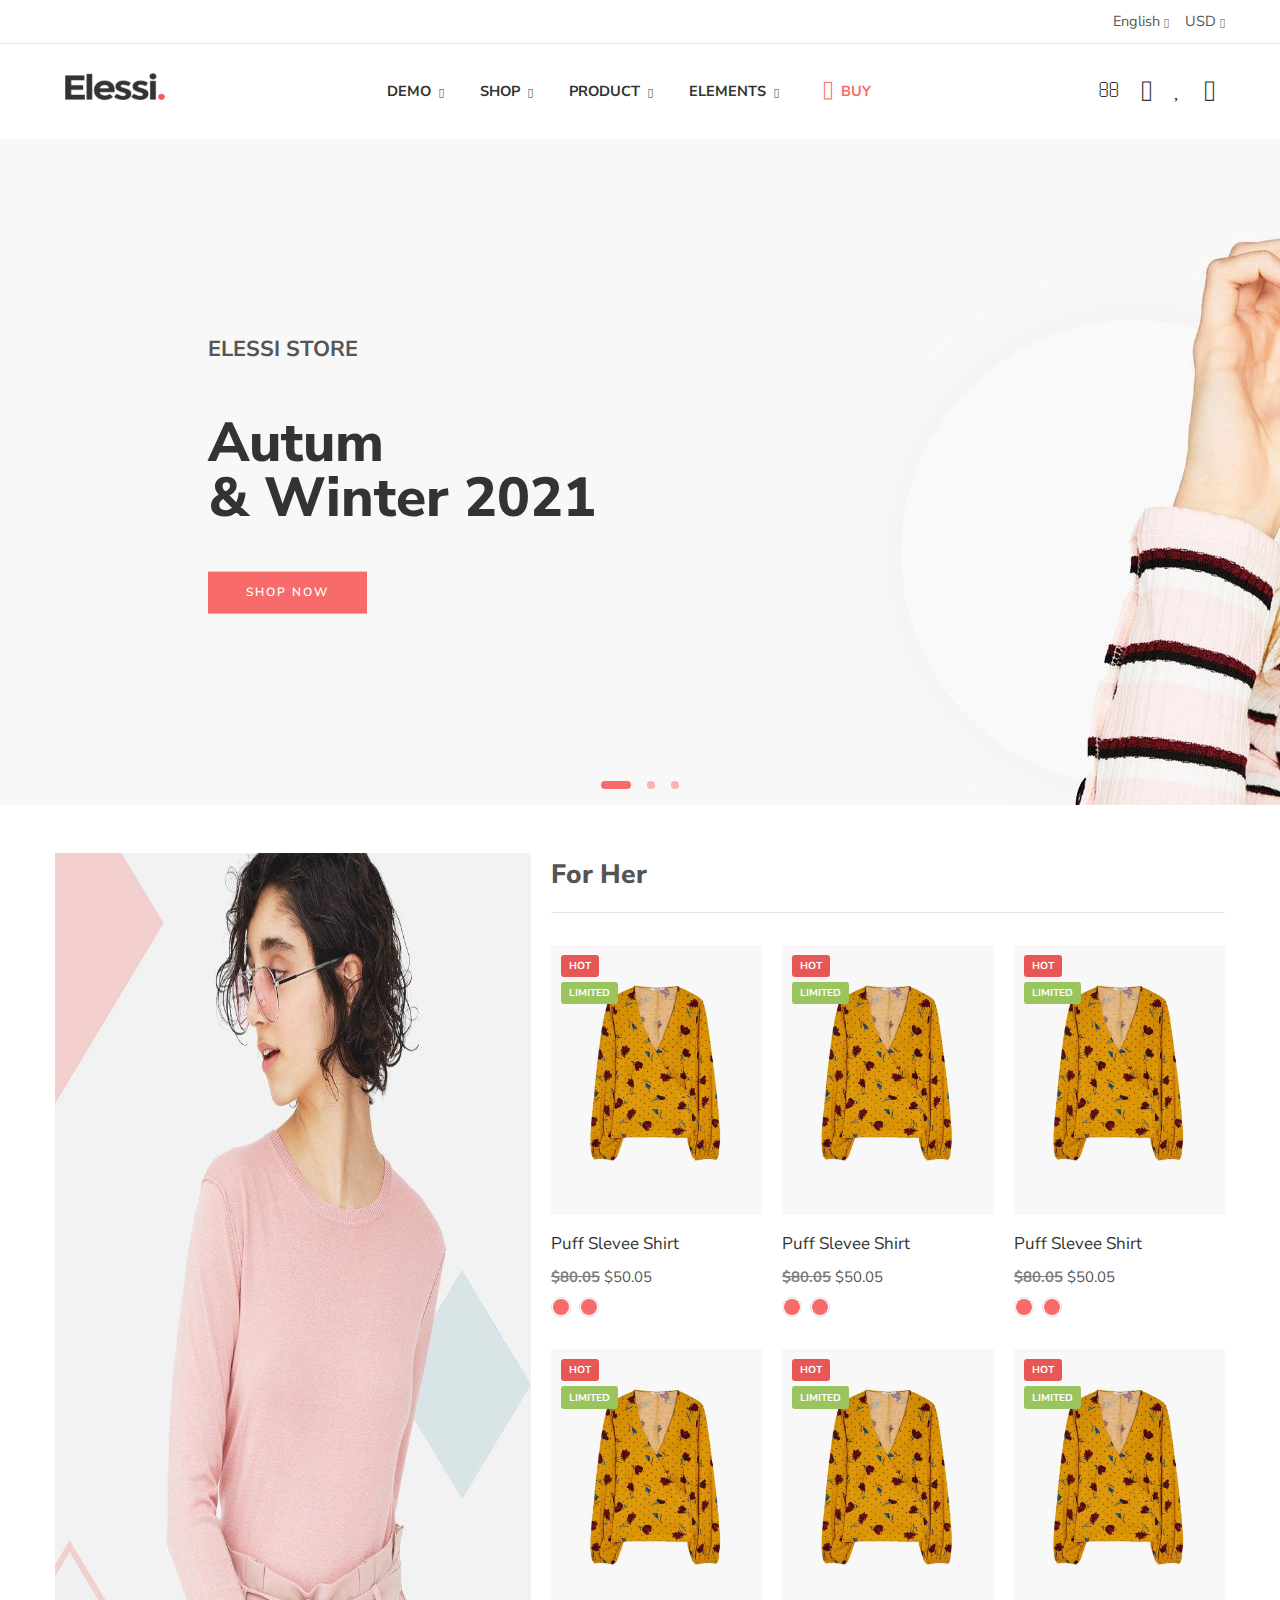
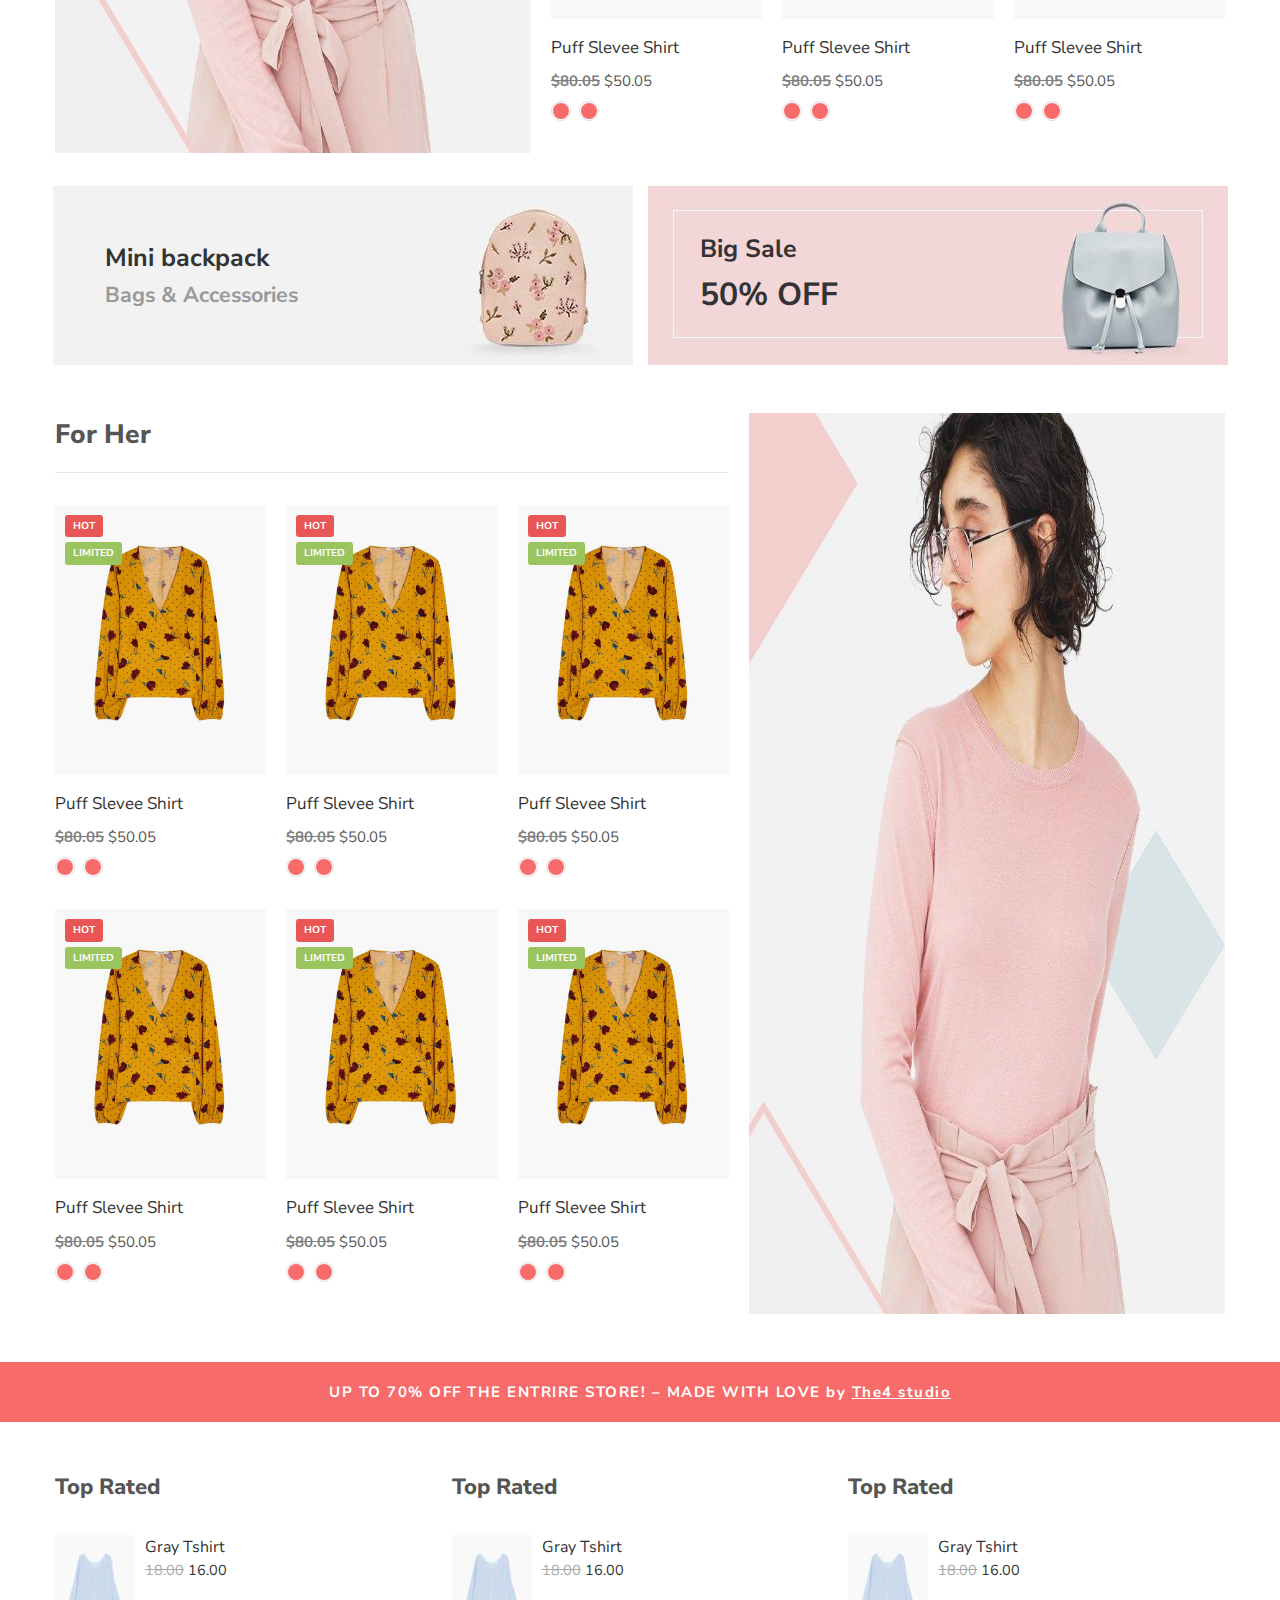
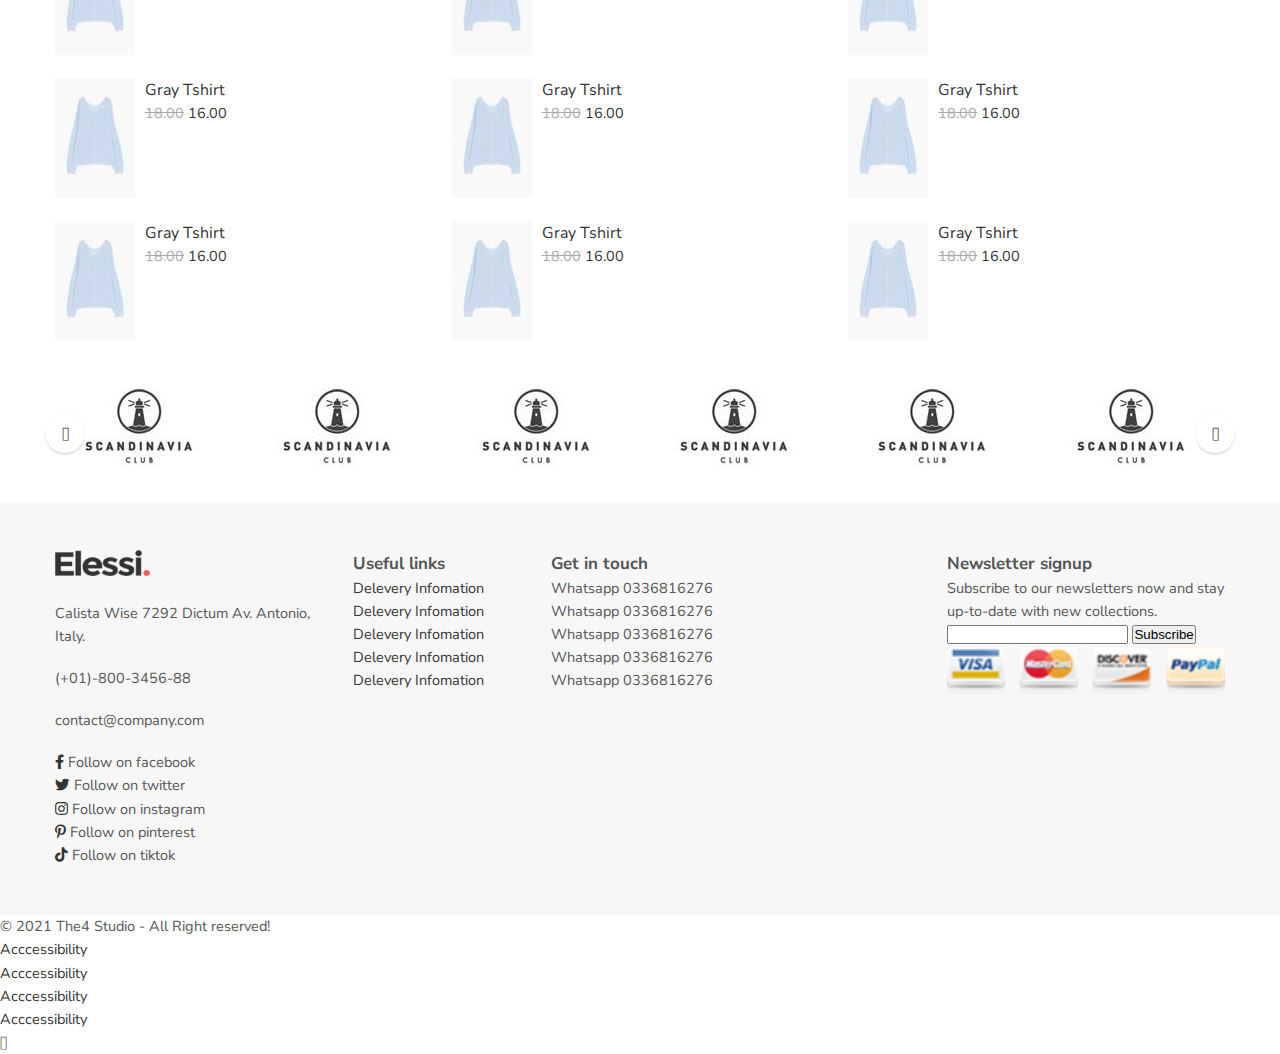
==== commit 7b37313c: "style product section" ====
--- a/elessi/index.html
+++ b/elessi/index.html
@@ -1,817 +1,1042 @@
 <!DOCTYPE html>
 <html lang="en">
-  <head>
-    <meta charset="UTF-8" />
-    <meta http-equiv="X-UA-Compatible" content="IE=edge" />
-    <meta name="viewport" content="width=device-width, initial-scale=1.0" />
-    <title>Document</title>
-    <link
-      rel="stylesheet"
-      href="https://pro.fontawesome.com/releases/v5.15.4/css/all.css?fbclid=IwAR34A7kjQKkOfVF7Ad8tcx0t0dvEUt7MntsBu5PhGIXfMgV1V45PYpIYK4M"
-    />
-  </head>
-  <body>
-    <header>
-      <div class="header-top">
-        <p class="header-top-title">Add anything here or just remove it...</p>
-        <div class="options">
-          <div class="option-item">
-            <span class="language"></span>
-            <ul class="option-dropdown">
+
+<head>
+  <meta charset="UTF-8" />
+  <meta http-equiv="X-UA-Compatible" content="IE=edge" />
+  <meta name="viewport" content="width=device-width, initial-scale=1.0" />
+  <title>Document</title>
+  <link rel="stylesheet"
+    href="https://pro.fontawesome.com/releases/v5.15.4/css/all.css?fbclid=IwAR34A7kjQKkOfVF7Ad8tcx0t0dvEUt7MntsBu5PhGIXfMgV1V45PYpIYK4M" />
+  <meta name="description" content="Fashion, Elessi " />
+  <meta name="keywords" content="Pant, Shirt, FreeShipping, Elessi" />
+
+  <link rel="stylesheet" href="./assets/stylesheets/styles.css" />
+
+  <link rel="preconnect" href="https://fonts.googleapis.com" />
+  <link rel="preconnect" href="https://fonts.gstatic.com" crossorigin />
+  <link
+    href="https://fonts.googleapis.com/css2?family=Nunito+Sans:ital,wght@0,300;0,400;0,600;0,700;1,300;1,400;1,600;1,700&display=swap"
+    rel="stylesheet" />
+</head>
+
+<body>
+  <header>
+    <div class="header-top">
+      <div class="container">
+        <div class="header-top-content">
+          <div class="options">
+            <div class="option-item">
+              <span class="language">English <i class="fal fa-chevron-down"></i></span>
+              <ul class="option-dropdown">
                 <li class="dropdown-item">Vietnamese</li>
                 <li class="dropdown-item">English</li>
-            </ul>
-          </div>
-          <div class="option-item">
-            <span class="currency"></span>
-            <ul class="option-dropdown">
+              </ul>
+            </div>
+            <div class="option-item">
+              <span class="currency">USD <i class="fal fa-chevron-down"></i></span>
+              <ul class="option-dropdown">
                 <li class="dropdown-item">Vietnamese</li>
                 <li class="dropdown-item">English</li>
-            </ul>
+              </ul>
+            </div>
           </div>
         </div>
       </div>
-      <nav class="nav-main">
-          <div class="nav-logo">
-            <img src='./assets/images/logo.png'>
+    </div>
+    <div class="header-bottom">
+      <div class="container">
+        <nav class="nav-main">
+          <h1 class="nav-logo col-3">
+            <img src="./assets/images/logo.png" />
+          </h1>
+          <ul class="nav-list col-6">
+            <li class="nav-item">
+              <a class="nav-link" href="">Demo<i class="fal fa-chevron-down"></i></a>
+              <div class="menu-dropdown">
+                <ul class="list-dropdown">
+                  <li class="dropdown-item">
+                    <h3 class="dropdow-item-title">HomePages</h3>
+                    <ul class="list-submenu">
+                      <li class="submenu-item"><a href="">Fashion 1</a></li>
+                      <li class="submenu-item"><a href="">Fashion 1</a></li>
+                      <li class="submenu-item"><a href="">Fashion 1</a></li>
+                      <li class="submenu-item"><a href="">Fashion 1</a></li>
+                      <li class="submenu-item"><a href="">Fashion 1</a></li>
+                    </ul>
+                  </li>
+                  <li class="dropdown-item">
+                    <h3 class="dropdow-item-title">HomePages</h3>
+                    <ul class="list-submenu">
+                      <li class="submenu-item"><a href="">Fashion 1</a></li>
+                      <li class="submenu-item"><a href="">Fashion 1</a></li>
+                      <li class="submenu-item"><a href="">Fashion 1</a></li>
+                      <li class="submenu-item"><a href="">Fashion 1</a></li>
+                      <li class="submenu-item"><a href="">Fashion 1</a></li>
+                    </ul>
+                  </li>
+                  <li class="dropdown-item">
+                    <h3 class="dropdow-item-title">HomePages</h3>
+                    <ul class="list-submenu">
+                      <li class="submenu-item"><a href="">Fashion 1</a></li>
+                      <li class="submenu-item"><a href="">Fashion 1</a></li>
+                      <li class="submenu-item"><a href="">Fashion 1</a></li>
+                      <li class="submenu-item"><a href="">Fashion 1</a></li>
+                      <li class="submenu-item"><a href="">Fashion 1</a></li>
+                    </ul>
+                  </li>
+                  <li class="dropdown-item">
+                    <h3 class="dropdow-item-title">HomePages</h3>
+                    <ul class="list-submenu">
+                      <li class="submenu-item"><a href="">Fashion 1</a></li>
+                      <li class="submenu-item"><a href="">Fashion 1</a></li>
+                      <li class="submenu-item"><a href="">Fashion 1</a></li>
+                      <li class="submenu-item"><a href="">Fashion 1</a></li>
+                      <li class="submenu-item"><a href="">Fashion 1</a></li>
+                    </ul>
+                  </li>
+                </ul>
+              </div>
+            </li>
+            <li class="nav-item">
+              <a class="nav-link" href="">Shop<i class="fal fa-chevron-down"></i></a>
+            </li>
+            <li class="nav-item">
+              <a class="nav-link" href="">product<i class="fal fa-chevron-down"></i></a>
+            </li>
+            <li class="nav-item">
+              <a class="nav-link" href="">elements<i class="fal fa-chevron-down"></i></a>
+            </li>
+            <li class="nav-item">
+              <a class="nav-link nav-link-active" href=""><i class="fal fa-shopping-bag"></i>Buy</a>
+            </li>
+          </ul>
+          <ul class="list-actions col-3">
+            <li class="action-item">
+              <a class="action-link" href=""><i class="fal fa-search"></i></a>
+            </li>
+            <li class="action-item">
+              <a class="action-link" href=""><i class="fal fa-user"></i></a>
+            </li>
+            <li class="action-item">
+              <a class="action-link" href=""><i class="fal fa-heart"></i></a>
+            </li>
+            <li class="action-item">
+              <a class="action-link" href=""><i class="fal fa-shopping-bag"></i></a>
+            </li>
+          </ul>
+        </nav>
+      </div>
+    </div>
+  </header>
+
+  <section class="section-banner">
+    <div class="banner-content">
+      <h2 class="name-store">ELESSI STORE</h2>
+      <h3 class="banner-title">Autum <br> & Winter 2021</h3>
+      <a class="btn btn-primary">SHOP NOW</a>
+    </div>
+    <ul class="slider-dots">
+      <li class="dot-item active"></li>
+      <li class="dot-item"></li>
+      <li class="dot-item"></li>
+    </ul>
+  </section>
+
+  <section class="section-collections section-collections-left">
+    <div class="container">
+      <div class="row">
+        <div class="collections-banner col-5">
+          <img src="./assets/images/forher-banner.jpg" />
+        </div>
+        <div class="collections-products col-7">
+          <h2 class="collections-title">For Her</h2>
+          <ul class="list-products row">
+            <li class="product-item col-4">
+              <div class="product-image">
+                <a href=""><img src="./assets/images/forher-product.jpg" /></a>
+                <div class="badges">
+                  <span class="badge badge-primary">HOT</span>
+                  <span class="badge badge-secondary">LIMITED</span>
+                </div>
+                <div class="hover-btns">
+                  <a href="" class="hover-btn-item">
+                    <i class="fal fa-heart"></i>
+                    <span class="text">Add to wishlist</span>
+                  </a>
+                  <a href="" class="hover-btn-item">
+                    <i class="fal fa-eye"></i>
+                    <span class="text">Add to wishlist</span>
+                  </a>
+                  <a href="" class="hover-btn-item">
+                    <i class="fal fa-sync"></i>
+                    <span class="text">Add to wishlist</span>
+                  </a>
+                </div>
+              </div>
+              <div class="product-content">
+                <h3 class="product-name">
+                  <a href="">Puff Slevee Shirt</a>
+                </h3>
+                <div class="product-info">
+                  <div class="product-prices">
+                    <span class="old-price">$80.05</span>
+                    <span class="new-price">$50.05</span>
+                  </div>
+                  <a href="" class="quick-action">Add to cart</a>
+                </div>
+              </div>
+              <ul class="list-color">
+                <li class="color-item">
+                  <p class="text">Blue</p>
+                  <div class="color"></div>
+                </li>
+                <li class="color-item">
+                  <p class="text">Blue</p>
+                  <div class="color"></div>
+                </li>
+              </ul>
+            </li>
+            <li class="product-item col-4">
+              <div class="product-image">
+                <a href=""><img src="./assets/images/forher-product.jpg" /></a>
+                <div class="badges">
+                  <span class="badge badge-primary">HOT</span>
+                  <span class="badge badge-secondary">LIMITED</span>
+                </div>
+                <div class="hover-btns">
+                  <a href="" class="hover-btn-item">
+                    <i class="fal fa-heart"></i>
+                    <span class="text">Add to wishlist</span>
+                  </a>
+                  <a href="" class="hover-btn-item">
+                    <i class="fal fa-eye"></i>
+                    <span class="text">Add to wishlist</span>
+                  </a>
+                  <a href="" class="hover-btn-item">
+                    <i class="fal fa-sync"></i>
+                    <span class="text">Add to wishlist</span>
+                  </a>
+                </div>
+              </div>
+              <div class="product-content">
+                <h3 class="product-name">
+                  <a href="">Puff Slevee Shirt</a>
+                </h3>
+                <div class="product-info">
+                  <div class="product-prices">
+                    <span class="old-price">$80.05</span>
+                    <span class="new-price">$50.05</span>
+                  </div>
+                  <a href="" class="quick-action">Add to cart</a>
+                </div>
+              </div>
+              <ul class="list-color">
+                <li class="color-item">
+                  <p class="text">Blue</p>
+                  <div class="color"></div>
+                </li>
+                <li class="color-item">
+                  <p class="text">Blue</p>
+                  <div class="color"></div>
+                </li>
+              </ul>
+            </li>
+            <li class="product-item col-4">
+              <div class="product-image">
+                <a href=""><img src="./assets/images/forher-product.jpg" /></a>
+                <div class="badges">
+                  <span class="badge badge-primary">HOT</span>
+                  <span class="badge badge-secondary">LIMITED</span>
+                </div>
+                <div class="hover-btns">
+                  <a href="" class="hover-btn-item">
+                    <i class="fal fa-heart"></i>
+                    <span class="text">Add to wishlist</span>
+                  </a>
+                  <a href="" class="hover-btn-item">
+                    <i class="fal fa-eye"></i>
+                    <span class="text">Add to wishlist</span>
+                  </a>
+                  <a href="" class="hover-btn-item">
+                    <i class="fal fa-sync"></i>
+                    <span class="text">Add to wishlist</span>
+                  </a>
+                </div>
+              </div>
+              <div class="product-content">
+                <h3 class="product-name">
+                  <a href="">Puff Slevee Shirt</a>
+                </h3>
+                <div class="product-info">
+                  <div class="product-prices">
+                    <span class="old-price">$80.05</span>
+                    <span class="new-price">$50.05</span>
+                  </div>
+                  <a href="" class="quick-action">Add to cart</a>
+                </div>
+              </div>
+              <ul class="list-color">
+                <li class="color-item">
+                  <p class="text">Blue</p>
+                  <div class="color"></div>
+                </li>
+                <li class="color-item">
+                  <p class="text">Blue</p>
+                  <div class="color"></div>
+                </li>
+              </ul>
+            </li>
+            <li class="product-item col-4">
+              <div class="product-image">
+                <a href=""><img src="./assets/images/forher-product.jpg" /></a>
+                <div class="badges">
+                  <span class="badge badge-primary">HOT</span>
+                  <span class="badge badge-secondary">LIMITED</span>
+                </div>
+                <div class="hover-btns">
+                  <a href="" class="hover-btn-item">
+                    <i class="fal fa-heart"></i>
+                    <span class="text">Add to wishlist</span>
+                  </a>
+                  <a href="" class="hover-btn-item">
+                    <i class="fal fa-eye"></i>
+                    <span class="text">Add to wishlist</span>
+                  </a>
+                  <a href="" class="hover-btn-item">
+                    <i class="fal fa-sync"></i>
+                    <span class="text">Add to wishlist</span>
+                  </a>
+                </div>
+              </div>
+              <div class="product-content">
+                <h3 class="product-name">
+                  <a href="">Puff Slevee Shirt</a>
+                </h3>
+                <div class="product-info">
+                  <div class="product-prices">
+                    <span class="old-price">$80.05</span>
+                    <span class="new-price">$50.05</span>
+                  </div>
+                  <a href="" class="quick-action">Add to cart</a>
+                </div>
+              </div>
+              <ul class="list-color">
+                <li class="color-item">
+                  <p class="text">Blue</p>
+                  <div class="color"></div>
+                </li>
+                <li class="color-item">
+                  <p class="text">Blue</p>
+                  <div class="color"></div>
+                </li>
+              </ul>
+            </li>
+            <li class="product-item col-4">
+              <div class="product-image">
+                <a href=""><img src="./assets/images/forher-product.jpg" /></a>
+                <div class="badges">
+                  <span class="badge badge-primary">HOT</span>
+                  <span class="badge badge-secondary">LIMITED</span>
+                </div>
+                <div class="hover-btns">
+                  <a href="" class="hover-btn-item">
+                    <i class="fal fa-heart"></i>
+                    <span class="text">Add to wishlist</span>
+                  </a>
+                  <a href="" class="hover-btn-item">
+                    <i class="fal fa-eye"></i>
+                    <span class="text">Add to wishlist</span>
+                  </a>
+                  <a href="" class="hover-btn-item">
+                    <i class="fal fa-sync"></i>
+                    <span class="text">Add to wishlist</span>
+                  </a>
+                </div>
+              </div>
+              <div class="product-content">
+                <h3 class="product-name">
+                  <a href="">Puff Slevee Shirt</a>
+                </h3>
+                <div class="product-info">
+                  <div class="product-prices">
+                    <span class="old-price">$80.05</span>
+                    <span class="new-price">$50.05</span>
+                  </div>
+                  <a href="" class="quick-action">Add to cart</a>
+                </div>
+              </div>
+              <ul class="list-color">
+                <li class="color-item">
+                  <p class="text">Blue</p>
+                  <div class="color"></div>
+                </li>
+                <li class="color-item">
+                  <p class="text">Blue</p>
+                  <div class="color"></div>
+                </li>
+              </ul>
+            </li>
+            <li class="product-item col-4">
+              <div class="product-image">
+                <a href=""><img src="./assets/images/forher-product.jpg" /></a>
+                <div class="badges">
+                  <span class="badge badge-primary">HOT</span>
+                  <span class="badge badge-secondary">LIMITED</span>
+                </div>
+                <div class="hover-btns">
+                  <a href="" class="hover-btn-item">
+                    <i class="fal fa-heart"></i>
+                    <span class="text">Add to wishlist</span>
+                  </a>
+                  <a href="" class="hover-btn-item">
+                    <i class="fal fa-eye"></i>
+                    <span class="text">Add to wishlist</span>
+                  </a>
+                  <a href="" class="hover-btn-item">
+                    <i class="fal fa-sync"></i>
+                    <span class="text">Add to wishlist</span>
+                  </a>
+                </div>
+              </div>
+              <div class="product-content">
+                <h3 class="product-name">
+                  <a href="">Puff Slevee Shirt</a>
+                </h3>
+                <div class="product-info">
+                  <div class="product-prices">
+                    <span class="old-price">$80.05</span>
+                    <span class="new-price">$50.05</span>
+                  </div>
+                  <a href="" class="quick-action">Add to cart</a>
+                </div>
+              </div>
+              <ul class="list-color">
+                <li class="color-item">
+                  <p class="text">Blue</p>
+                  <div class="color"></div>
+                </li>
+                <li class="color-item">
+                  <p class="text">Blue</p>
+                  <div class="color"></div>
+                </li>
+              </ul>
+            </li>
+            
+          </ul>
+        </div>
+      </div>
+    </div>
+  </section>
+
+  <section class="section-category">
+    <div class="container">
+      <div class="row">
+        <div class="category-item col-6">
+          <div class="category-content">
+            <h3 class="category-title">Mini backpack</h3>
+            <span class="category-description">Bags & Accessories</span>
           </div>
-          <ul class="nav-list">
-              <li class="nav-item"><a class="nav-link" href="">Demo<i class="fal fa-chevron-down"></i></a>
-                <div class="menu-dropdown">
-                    <ul class="list-dropdown">
-                        <li class="dropdown-item">
-                            <h3 class="dropdow-item-title">HomePages</h3>
-                            <ul class="list-submenu">
-                                <li class="submenu-item"><a href="">Fashion 1</a></li>
-                                <li class="submenu-item"><a href="">Fashion 1</a></li>
-                                <li class="submenu-item"><a href="">Fashion 1</a></li>
-                                <li class="submenu-item"><a href="">Fashion 1</a></li>
-                                <li class="submenu-item"><a href="">Fashion 1</a></li>
-                            </ul>
-                        </li>
-                        <li class="dropdown-item">
-                            <h3 class="dropdow-item-title">HomePages</h3>
-                            <ul class="list-submenu">
-                                <li class="submenu-item"><a href="">Fashion 1</a></li>
-                                <li class="submenu-item"><a href="">Fashion 1</a></li>
-                                <li class="submenu-item"><a href="">Fashion 1</a></li>
-                                <li class="submenu-item"><a href="">Fashion 1</a></li>
-                                <li class="submenu-item"><a href="">Fashion 1</a></li>
-                            </ul>
-                        </li>
-                        <li class="dropdown-item">
-                            <h3 class="dropdow-item-title">HomePages</h3>
-                            <ul class="list-submenu">
-                                <li class="submenu-item"><a href="">Fashion 1</a></li>
-                                <li class="submenu-item"><a href="">Fashion 1</a></li>
-                                <li class="submenu-item"><a href="">Fashion 1</a></li>
-                                <li class="submenu-item"><a href="">Fashion 1</a></li>
-                                <li class="submenu-item"><a href="">Fashion 1</a></li>
-                            </ul>
-                        </li>
-                        <li class="dropdown-item">
-                            <h3 class="dropdow-item-title">HomePages</h3>
-                            <ul class="list-submenu">
-                                <li class="submenu-item"><a href="">Fashion 1</a></li>
-                                <li class="submenu-item"><a href="">Fashion 1</a></li>
-                                <li class="submenu-item"><a href="">Fashion 1</a></li>
-                                <li class="submenu-item"><a href="">Fashion 1</a></li>
-                                <li class="submenu-item"><a href="">Fashion 1</a></li>
-                            </ul>
-                        </li>
-                    </ul>
+        </div>
+        <div class="category-item col-6">
+          <div class="category-content">
+            <h3 class="category-title">Big Sale</h3>
+            <span class="category-description">50% OFF</span>
+          </div>
+        </div>
+      </div>
+    </div>
+  </section>
+
+  <section class="section-collections section-collections-right">
+    <div class="container">
+      <div class="row flex-row-reverse">
+        <div class="collections-banner col-5">
+          <img src="./assets/images/forher-banner.jpg" />
+        </div>
+        <div class="collections-products col-7">
+          <h2 class="collections-title">For Her</h2>
+          <ul class="list-products row">
+            <li class="product-item col-4">
+              <div class="product-image">
+                <a href=""><img src="./assets/images/forher-product.jpg" /></a>
+                <div class="badges">
+                  <span class="badge badge-primary">HOT</span>
+                  <span class="badge badge-secondary">LIMITED</span>
+                </div>
+                <div class="hover-btns">
+                  <a href="" class="hover-btn-item">
+                    <i class="fal fa-heart"></i>
+                    <span class="text">Add to wishlist</span>
+                  </a>
+                  <a href="" class="hover-btn-item">
+                    <i class="fal fa-eye"></i>
+                    <span class="text">Add to wishlist</span>
+                  </a>
+                  <a href="" class="hover-btn-item">
+                    <i class="fal fa-sync"></i>
+                    <span class="text">Add to wishlist</span>
+                  </a>
+                </div>
+              </div>
+              <div class="product-content">
+                <h3 class="product-name">
+                  <a href="">Puff Slevee Shirt</a>
+                </h3>
+                <div class="product-info">
+                  <div class="product-prices">
+                    <span class="old-price">$80.05</span>
+                    <span class="new-price">$50.05</span>
+                  </div>
+                  <a href="" class="quick-action">Add to cart</a>
+                </div>
+              </div>
+              <ul class="list-color">
+                <li class="color-item">
+                  <p class="text">Blue</p>
+                  <div class="color"></div>
+                </li>
+                <li class="color-item">
+                  <p class="text">Blue</p>
+                  <div class="color"></div>
+                </li>
+              </ul>
+            </li>
+            <li class="product-item col-4">
+              <div class="product-image">
+                <a href=""><img src="./assets/images/forher-product.jpg" /></a>
+                <div class="badges">
+                  <span class="badge badge-primary">HOT</span>
+                  <span class="badge badge-secondary">LIMITED</span>
+                </div>
+                <div class="hover-btns">
+                  <a href="" class="hover-btn-item">
+                    <i class="fal fa-heart"></i>
+                    <span class="text">Add to wishlist</span>
+                  </a>
+                  <a href="" class="hover-btn-item">
+                    <i class="fal fa-eye"></i>
+                    <span class="text">Add to wishlist</span>
+                  </a>
+                  <a href="" class="hover-btn-item">
+                    <i class="fal fa-sync"></i>
+                    <span class="text">Add to wishlist</span>
+                  </a>
+                </div>
+              </div>
+              <div class="product-content">
+                <h3 class="product-name">
+                  <a href="">Puff Slevee Shirt</a>
+                </h3>
+                <div class="product-info">
+                  <div class="product-prices">
+                    <span class="old-price">$80.05</span>
+                    <span class="new-price">$50.05</span>
+                  </div>
+                  <a href="" class="quick-action">Add to cart</a>
+                </div>
+              </div>
+              <ul class="list-color">
+                <li class="color-item">
+                  <p class="text">Blue</p>
+                  <div class="color"></div>
+                </li>
+                <li class="color-item">
+                  <p class="text">Blue</p>
+                  <div class="color"></div>
+                </li>
+              </ul>
+            </li>
+            <li class="product-item col-4">
+              <div class="product-image">
+                <a href=""><img src="./assets/images/forher-product.jpg" /></a>
+                <div class="badges">
+                  <span class="badge badge-primary">HOT</span>
+                  <span class="badge badge-secondary">LIMITED</span>
+                </div>
+                <div class="hover-btns">
+                  <a href="" class="hover-btn-item">
+                    <i class="fal fa-heart"></i>
+                    <span class="text">Add to wishlist</span>
+                  </a>
+                  <a href="" class="hover-btn-item">
+                    <i class="fal fa-eye"></i>
+                    <span class="text">Add to wishlist</span>
+                  </a>
+                  <a href="" class="hover-btn-item">
+                    <i class="fal fa-sync"></i>
+                    <span class="text">Add to wishlist</span>
+                  </a>
+                </div>
+              </div>
+              <div class="product-content">
+                <h3 class="product-name">
+                  <a href="">Puff Slevee Shirt</a>
+                </h3>
+                <div class="product-info">
+                  <div class="product-prices">
+                    <span class="old-price">$80.05</span>
+                    <span class="new-price">$50.05</span>
+                  </div>
+                  <a href="" class="quick-action">Add to cart</a>
+                </div>
+              </div>
+              <ul class="list-color">
+                <li class="color-item">
+                  <p class="text">Blue</p>
+                  <div class="color"></div>
+                </li>
+                <li class="color-item">
+                  <p class="text">Blue</p>
+                  <div class="color"></div>
+                </li>
+              </ul>
+            </li>
+            <li class="product-item col-4">
+              <div class="product-image">
+                <a href=""><img src="./assets/images/forher-product.jpg" /></a>
+                <div class="badges">
+                  <span class="badge badge-primary">HOT</span>
+                  <span class="badge badge-secondary">LIMITED</span>
+                </div>
+                <div class="hover-btns">
+                  <a href="" class="hover-btn-item">
+                    <i class="fal fa-heart"></i>
+                    <span class="text">Add to wishlist</span>
+                  </a>
+                  <a href="" class="hover-btn-item">
+                    <i class="fal fa-eye"></i>
+                    <span class="text">Add to wishlist</span>
+                  </a>
+                  <a href="" class="hover-btn-item">
+                    <i class="fal fa-sync"></i>
+                    <span class="text">Add to wishlist</span>
+                  </a>
+                </div>
+              </div>
+              <div class="product-content">
+                <h3 class="product-name">
+                  <a href="">Puff Slevee Shirt</a>
+                </h3>
+                <div class="product-info">
+                  <div class="product-prices">
+                    <span class="old-price">$80.05</span>
+                    <span class="new-price">$50.05</span>
+                  </div>
+                  <a href="" class="quick-action">Add to cart</a>
+                </div>
+              </div>
+              <ul class="list-color">
+                <li class="color-item">
+                  <p class="text">Blue</p>
+                  <div class="color"></div>
+                </li>
+                <li class="color-item">
+                  <p class="text">Blue</p>
+                  <div class="color"></div>
+                </li>
+              </ul>
+            </li>
+            <li class="product-item col-4">
+              <div class="product-image">
+                <a href=""><img src="./assets/images/forher-product.jpg" /></a>
+                <div class="badges">
+                  <span class="badge badge-primary">HOT</span>
+                  <span class="badge badge-secondary">LIMITED</span>
+                </div>
+                <div class="hover-btns">
+                  <a href="" class="hover-btn-item">
+                    <i class="fal fa-heart"></i>
+                    <span class="text">Add to wishlist</span>
+                  </a>
+                  <a href="" class="hover-btn-item">
+                    <i class="fal fa-eye"></i>
+                    <span class="text">Add to wishlist</span>
+                  </a>
+                  <a href="" class="hover-btn-item">
+                    <i class="fal fa-sync"></i>
+                    <span class="text">Add to wishlist</span>
+                  </a>
+                </div>
+              </div>
+              <div class="product-content">
+                <h3 class="product-name">
+                  <a href="">Puff Slevee Shirt</a>
+                </h3>
+                <div class="product-info">
+                  <div class="product-prices">
+                    <span class="old-price">$80.05</span>
+                    <span class="new-price">$50.05</span>
+                  </div>
+                  <a href="" class="quick-action">Add to cart</a>
+                </div>
+              </div>
+              <ul class="list-color">
+                <li class="color-item">
+                  <p class="text">Blue</p>
+                  <div class="color"></div>
+                </li>
+                <li class="color-item">
+                  <p class="text">Blue</p>
+                  <div class="color"></div>
+                </li>
+              </ul>
+            </li>
+            <li class="product-item col-4">
+              <div class="product-image">
+                <a href=""><img src="./assets/images/forher-product.jpg" /></a>
+                <div class="badges">
+                  <span class="badge badge-primary">HOT</span>
+                  <span class="badge badge-secondary">LIMITED</span>
+                </div>
+                <div class="hover-btns">
+                  <a href="" class="hover-btn-item">
+                    <i class="fal fa-heart"></i>
+                    <span class="text">Add to wishlist</span>
+                  </a>
+                  <a href="" class="hover-btn-item">
+                    <i class="fal fa-eye"></i>
+                    <span class="text">Add to wishlist</span>
+                  </a>
+                  <a href="" class="hover-btn-item">
+                    <i class="fal fa-sync"></i>
+                    <span class="text">Add to wishlist</span>
+                  </a>
+                </div>
+              </div>
+              <div class="product-content">
+                <h3 class="product-name">
+                  <a href="">Puff Slevee Shirt</a>
+                </h3>
+                <div class="product-info">
+                  <div class="product-prices">
+                    <span class="old-price">$80.05</span>
+                    <span class="new-price">$50.05</span>
+                  </div>
+                  <a href="" class="quick-action">Add to cart</a>
+                </div>
+              </div>
+              <ul class="list-color">
+                <li class="color-item">
+                  <p class="text">Blue</p>
+                  <div class="color"></div>
+                </li>
+                <li class="color-item">
+                  <p class="text">Blue</p>
+                  <div class="color"></div>
+                </li>
+              </ul>
+            </li>
+            
+          </ul>
+        </div>
+      </div>
+    </div>
+  </section>
+
+  <section class="section-banner-center">
+    <div class="container">
+      <h3 class="banner-center-title">
+        UP TO 70% OFF THE ENTRIRE STORE! – MADE WITH LOVE by
+        <span class="shopname">The4 studio</span>
+      </h3>
+    </div>
+  </section>
+
+  <section class="section-grouped-products">
+    <div class="container">
+      <ul class="list-grouped-products">
+        <div class="row">
+          <li class="grouped-products-item col-4">
+            <h3 class="grouped-products-title">Top Rated</h3>
+            <ul class="list-products">
+              <li class="product-item">
+                <a class="product-item-image">
+                  <img src="./assets/images/rated1.jpg" />
+                  <div class="hover-btn">
+                    <i class="fal fa-expand-arrows"></i>
+                  </div>
+                </a>
+                <div class="product-item-content">
+                  <h3 class="product-item-title"><a>Gray Tshirt</a></h3>
+                  <div class="product-prices">
+                    <span class="old-price">18.00</span>
+                    <span class="new-price">16.00</span>
+                  </div>
                 </div>
               </li>
-              <li class="nav-item"><a class="nav-link" href="">Shop<i class="fal fa-chevron-down"></i></a></li>
-              <li class="nav-item"><a class="nav-link" href="">product<i class="fal fa-chevron-down"></i></a></li>
-              <li class="nav-item"><a class="nav-link" href="">elements<i class="fal fa-chevron-down"></i></a></li>
-              <li class="nav-item"><a class="nav-link" href=""><i class="fal fa-shopping-bag"></i>Buy</a></li>
-          </ul>
-          <ul class="list-icons">
-              <li class="icon-item"><i class="fal fa-search"></i></li>
-              <li class="icon-item"><i class="fal fa-user"></i></li>
-              <li class="icon-item"><i class="fal fa-heart"></i></li>
-              <li class="icon-item"><i class="fal fa-shopping-bag"></i></li>
-          </ul>
-      </nav>
-    </header>
-
-    <section class="section-banner">
-        <div class="container">
-            <div class="banner-content">
-                <span class="banner-description">NEW FASHION</span>
-                <h2 class="banner-title"> Spring Summer Collection</h2>
-                <a class="btn btn-primary">SHOP NOW</a>
+              <li class="product-item">
+                <a class="product-item-image">
+                  <img src="./assets/images/rated1.jpg" />
+                  <div class="hover-btn">
+                    <i class="fal fa-expand-arrows"></i>
+                  </div>
+                </a>
+                <div class="product-item-content">
+                  <h3 class="product-item-title"><a>Gray Tshirt</a></h3>
+                  <div class="product-prices">
+                    <span class="old-price">18.00</span>
+                    <span class="new-price">16.00</span>
+                  </div>
+                </div>
+              </li>
+              <li class="product-item">
+                <a class="product-item-image">
+                  <img src="./assets/images/rated1.jpg" />
+                  <div class="hover-btn">
+                    <i class="fal fa-expand-arrows"></i>
+                  </div>
+                </a>
+                <div class="product-item-content">
+                  <h3 class="product-item-title"><a>Gray Tshirt</a></h3>
+                  <div class="product-prices">
+                    <span class="old-price">18.00</span>
+                    <span class="new-price">16.00</span>
+                  </div>
+                </div>
+              </li>
+            </ul>
+          </li>
+          <li class="grouped-products-item col-4">
+            <h3 class="grouped-products-title">Top Rated</h3>
+            <ul class="list-products">
+              <li class="product-item">
+                <a class="product-item-image">
+                  <img src="./assets/images/rated1.jpg" />
+                  <div class="hover-btn">
+                    <i class="fal fa-expand-arrows"></i>
+                  </div>
+                </a>
+                <div class="product-item-content">
+                  <h3 class="product-item-title"><a>Gray Tshirt</a></h3>
+                  <div class="product-prices">
+                    <span class="old-price">18.00</span>
+                    <span class="new-price">16.00</span>
+                  </div>
+                </div>
+              </li>
+              <li class="product-item">
+                <a class="product-item-image">
+                  <img src="./assets/images/rated1.jpg" />
+                  <div class="hover-btn">
+                    <i class="fal fa-expand-arrows"></i>
+                  </div>
+                </a>
+                <div class="product-item-content">
+                  <h3 class="product-item-title"><a>Gray Tshirt</a></h3>
+                  <div class="product-prices">
+                    <span class="old-price">18.00</span>
+                    <span class="new-price">16.00</span>
+                  </div>
+                </div>
+              </li>
+              <li class="product-item">
+                <a class="product-item-image">
+                  <img src="./assets/images/rated1.jpg" />
+                  <div class="hover-btn">
+                    <i class="fal fa-expand-arrows"></i>
+                  </div>
+                </a>
+                <div class="product-item-content">
+                  <h3 class="product-item-title"><a>Gray Tshirt</a></h3>
+                  <div class="product-prices">
+                    <span class="old-price">18.00</span>
+                    <span class="new-price">16.00</span>
+                  </div>
+                </div>
+              </li>
+            </ul>
+          </li>
+          <li class="grouped-products-item col-4">
+            <h3 class="grouped-products-title">Top Rated</h3>
+            <ul class="list-products">
+              <li class="product-item">
+                <a class="product-item-image">
+                  <img src="./assets/images/rated1.jpg" />
+                  <div class="hover-btn">
+                    <i class="fal fa-expand-arrows"></i>
+                  </div>
+                </a>
+                <div class="product-item-content">
+                  <h3 class="product-item-title"><a>Gray Tshirt</a></h3>
+                  <div class="product-prices">
+                    <span class="old-price">18.00</span>
+                    <span class="new-price">16.00</span>
+                  </div>
+                </div>
+              </li>
+              <li class="product-item">
+                <a class="product-item-image">
+                  <img src="./assets/images/rated1.jpg" />
+                  <div class="hover-btn">
+                    <i class="fal fa-expand-arrows"></i>
+                  </div>
+                </a>
+                <div class="product-item-content">
+                  <h3 class="product-item-title"><a>Gray Tshirt</a></h3>
+                  <div class="product-prices">
+                    <span class="old-price">18.00</span>
+                    <span class="new-price">16.00</span>
+                  </div>
+                </div>
+              </li>
+              <li class="product-item">
+                <a class="product-item-image">
+                  <img src="./assets/images/rated1.jpg" />
+                  <div class="hover-btn">
+                    <i class="fal fa-expand-arrows"></i>
+                  </div>
+                </a>
+                <div class="product-item-content">
+                  <h3 class="product-item-title"><a>Gray Tshirt</a></h3>
+                  <div class="product-prices">
+                    <span class="old-price">18.00</span>
+                    <span class="new-price">16.00</span>
+                  </div>
+                </div>
+              </li>
+            </ul>
+          </li>
+        </div>
+      </ul>
+    </div>
+  </section>
+
+  <section class="section-brands">
+    <div class="container">
+      <ul class="list-brands row">
+        <li class="brand-item col-2">
+          <img src="./assets/images/brand1.jpg" />
+        </li>
+        <li class="brand-item col-2">
+          <img src="./assets/images/brand1.jpg" />
+        </li>
+        <li class="brand-item col-2">
+          <img src="./assets/images/brand1.jpg" />
+        </li>
+        <li class="brand-item col-2">
+          <img src="./assets/images/brand1.jpg" />
+        </li>
+        <li class="brand-item col-2">
+          <img src="./assets/images/brand1.jpg" />
+        </li>
+        <li class="brand-item col-2">
+          <img src="./assets/images/brand1.jpg" />
+        </li>
+        <div class="btns">
+          <span class="prev"><i class="fal fa-chevron-left"></i></span>
+          <span class="next"><i class="fal fa-chevron-right"></i></span>
+        </div>
+      </ul>
+    </div>
+  </section>
+
+  <footer>
+    <div class="footer-top">
+      <div class="container">
+        <div class="row">
+          <div class="col-3">
+            <div class="footer-contact-us">
+              <img src="./assets/images/logo.png" class="footer-logo" />
+              <p class="address">
+                Calista Wise 7292 Dictum Av. Antonio, Italy.
+              </p>
+              <p class="phone-number">(+01)-800-3456-88</p>
+              <p class="mail">contact@company.com</p>
+              <ul class="list-media">
+                <li class="media-item">
+                  <a href=""><i class="fab fa-facebook-f"></i></a>
+                  <span class="text"> Follow on facebook</span>
+                </li>
+                <li class="media-item">
+                  <a href=""><i class="fab fa-twitter"></i></a>
+                  <span class="text"> Follow on twitter</span>
+                </li>
+                <li class="media-item">
+                  <a href=""><i class="fab fa-instagram"></i></a>
+                  <span class="text"> Follow on instagram</span>
+                </li>
+                <li class="media-item">
+                  <a href=""><i class="fab fa-pinterest-p"></i></a>
+                  <span class="text"> Follow on pinterest</span>
+                </li>
+                <li class="media-item">
+                  <a href=""><i class="fab fa-tiktok"></i></a>
+                  <span class="text"> Follow on tiktok</span>
+                </li>
+              </ul>
             </div>
-            <ul class="banner-dots">
-                <li class="dot-item"></li>
-                <li class="dot-item"></li>
-                <li class="dot-item"></li>
-            </ul>
+          </div>
+          <div class="col-2">
+            <div class="menu-footer">
+              <h3 class="menu-footer-title">Useful links</h3>
+              <ul class="menu-list">
+                <li class="menu-item"><a href="">Delevery Infomation</a></li>
+                <li class="menu-item"><a href="">Delevery Infomation</a></li>
+                <li class="menu-item"><a href="">Delevery Infomation</a></li>
+                <li class="menu-item"><a href="">Delevery Infomation</a></li>
+                <li class="menu-item"><a href="">Delevery Infomation</a></li>
+              </ul>
+            </div>
+          </div>
+          <div class="col-4">
+            <div class="about-us">
+              <h3 class="about-us-title">Get in touch</h3>
+              <ul class="list-info">
+                <li class="info-item">
+                  <span>Whatsapp</span>
+                  <span>0336816276</span>
+                </li>
+                <li class="info-item">
+                  <span>Whatsapp</span>
+                  <span>0336816276</span>
+                </li>
+                <li class="info-item">
+                  <span>Whatsapp</span>
+                  <span>0336816276</span>
+                </li>
+                <li class="info-item">
+                  <span>Whatsapp</span>
+                  <span>0336816276</span>
+                </li>
+                <li class="info-item">
+                  <span>Whatsapp</span>
+                  <span>0336816276</span>
+                </li>
+              </ul>
+            </div>
+          </div>
+          <div class="col-3">
+            <div class="news-letter">
+              <h3 class="news-letter-title">Newsletter signup</h3>
+              <p class="news-letter-description">
+                Subscribe to our newsletters now and stay up-to-date with new
+                collections.
+              </p>
+              <form class="form">
+                <input class="input" />
+                <button>Subscribe</button>
+              </form>
+              <img src="./assets/images/payment.png" class="payment" />
+            </div>
+          </div>
         </div>
-    </section>
-
-    <section class="section-fashion section-fashion-her">
-        <div class="container">
-            <div class="fashion-banner">
-                <img src='./assets/images/forher-banner.jpg'>
-            </div>
-            <div class="fashion-products">
-                <span class="fashion-title">For Her</span>
-                <ul class="list-products">
-                    <li class="product-item">
-                        <div class="product-image">
-                            <a href=""><img src='./assets/images/forher-product.jpg'></a>
-                            <span class="badge badge-primary">HOT</span>
-                            <div class="hover-btns">
-                                <a href="" class="btn btn-secondary">
-                                    <i class="fal fa-heart"></i>
-                                    <span class="text">Add to wishlist</span>
-                                </a>
-                                <a href="" class="btn btn-secondary">
-                                    <i class="fal fa-eye"></i>
-                                    <span class="text">Add to wishlist</span>
-                                </a>
-                                <a href="" class="btn btn-secondary">
-                                    <i class="fal fa-sync"></i>
-                                    <span class="text">Add to wishlist</span>
-                                </a>
-                            </div>
-                        </div>
-                        <div class="product-content">
-                            <h3 class="product-title"><a href="">Puff Slevee Shirt</a></h3>
-                            <div class="product-prices">
-                                <span class="new-price">80.05</span>
-                                <span class="old-price">90.66</span>
-                            </div>
-                        </div>
-                        <span class="truncate">Add to cart</span>
-                        <div class="options-color">
-                            <span class="color"></span>
-                            <span class="color"></span>
-                        </div>
-                    </li>
-                    <li class="product-item">
-                        <div class="product-image">
-                            <a href=""><img src='./assets/images/forher-product.jpg'></a>
-                            <span class="badge badge-primary">HOT</span>
-                            <div class="hover-btns">
-                                <a href="" class="btn btn-secondary">
-                                    <i class="fal fa-heart"></i>
-                                    <span class="text">Add to wishlist</span>
-                                </a>
-                                <a href="" class="btn btn-secondary">
-                                    <i class="fal fa-eye"></i>
-                                    <span class="text">Add to wishlist</span>
-                                </a>
-                                <a href="" class="btn btn-secondary">
-                                    <i class="fal fa-sync"></i>
-                                    <span class="text">Add to wishlist</span>
-                                </a>
-                            </div>
-                        </div>
-                        <div class="product-content">
-                            <h3 class="product-title"><a href="">Puff Slevee Shirt</a></h3>
-                            <div class="product-prices">
-                                <span class="new-price">80.05</span>
-                                <span class="old-price">90.66</span>
-                            </div>
-                        </div>
-                        <span class="truncate">Add to cart</span>
-                        <div class="options-color">
-                            <span class="color"></span>
-                            <span class="color"></span>
-                        </div>
-                    </li>
-                    <li class="product-item">
-                        <div class="product-image">
-                            <a href=""><img src='./assets/images/forher-product.jpg'></a>
-                            <span class="badge badge-primary">HOT</span>
-                            <div class="hover-btns">
-                                <a href="" class="btn btn-secondary">
-                                    <i class="fal fa-heart"></i>
-                                    <span class="text">Add to wishlist</span>
-                                </a>
-                                <a href="" class="btn btn-secondary">
-                                    <i class="fal fa-eye"></i>
-                                    <span class="text">Add to wishlist</span>
-                                </a>
-                                <a href="" class="btn btn-secondary">
-                                    <i class="fal fa-sync"></i>
-                                    <span class="text">Add to wishlist</span>
-                                </a>
-                            </div>
-                        </div>
-                        <div class="product-content">
-                            <h3 class="product-title"><a href="">Puff Slevee Shirt</a></h3>
-                            <div class="product-prices">
-                                <span class="new-price">80.05</span>
-                                <span class="old-price">90.66</span>
-                            </div>
-                        </div>
-                        <span class="truncate">Add to cart</span>
-                        <div class="options-color">
-                            <span class="color"></span>
-                            <span class="color"></span>
-                        </div>
-                    </li>
-                    <li class="product-item">
-                        <div class="product-image">
-                            <a href=""><img src='./assets/images/forher-product.jpg'></a>
-                            <span class="badge badge-primary">HOT</span>
-                            <div class="hover-btns">
-                                <a href="" class="btn btn-secondary">
-                                    <i class="fal fa-heart"></i>
-                                    <span class="text">Add to wishlist</span>
-                                </a>
-                                <a href="" class="btn btn-secondary">
-                                    <i class="fal fa-eye"></i>
-                                    <span class="text">Add to wishlist</span>
-                                </a>
-                                <a href="" class="btn btn-secondary">
-                                    <i class="fal fa-sync"></i>
-                                    <span class="text">Add to wishlist</span>
-                                </a>
-                            </div>
-                        </div>
-                        <div class="product-content">
-                            <h3 class="product-title"><a href="">Puff Slevee Shirt</a></h3>
-                            <div class="product-prices">
-                                <span class="new-price">80.05</span>
-                                <span class="old-price">90.66</span>
-                            </div>
-                        </div>
-                        <span class="truncate">Add to cart</span>
-                        <div class="options-color">
-                            <span class="color"></span>
-                            <span class="color"></span>
-                        </div>
-                    </li>
-                    <li class="product-item">
-                        <div class="product-image">
-                            <a href=""><img src='./assets/images/forher-product.jpg'></a>
-                            <span class="badge badge-primary">HOT</span>
-                            <div class="hover-btns">
-                                <a href="" class="btn btn-secondary">
-                                    <i class="fal fa-heart"></i>
-                                    <span class="text">Add to wishlist</span>
-                                </a>
-                                <a href="" class="btn btn-secondary">
-                                    <i class="fal fa-eye"></i>
-                                    <span class="text">Add to wishlist</span>
-                                </a>
-                                <a href="" class="btn btn-secondary">
-                                    <i class="fal fa-sync"></i>
-                                    <span class="text">Add to wishlist</span>
-                                </a>
-                            </div>
-                        </div>
-                        <div class="product-content">
-                            <h3 class="product-title"><a href="">Puff Slevee Shirt</a></h3>
-                            <div class="product-prices">
-                                <span class="new-price">80.05</span>
-                                <span class="old-price">90.66</span>
-                            </div>
-                        </div>
-                        <span class="truncate">Add to cart</span>
-                        <div class="options-color">
-                            <span class="color"></span>
-                            <span class="color"></span>
-                        </div>
-                    </li>
-                    <li class="product-item">
-                        <div class="product-image">
-                            <a href=""><img src='./assets/images/forher-product.jpg'></a>
-                            <span class="badge badge-primary">HOT</span>
-                            <div class="hover-btns">
-                                <a href="" class="btn btn-secondary">
-                                    <i class="fal fa-heart"></i>
-                                    <span class="text">Add to wishlist</span>
-                                </a>
-                                <a href="" class="btn btn-secondary">
-                                    <i class="fal fa-eye"></i>
-                                    <span class="text">Add to wishlist</span>
-                                </a>
-                                <a href="" class="btn btn-secondary">
-                                    <i class="fal fa-sync"></i>
-                                    <span class="text">Add to wishlist</span>
-                                </a>
-                            </div>
-                        </div>
-                        <div class="product-content">
-                            <h3 class="product-title"><a href="">Puff Slevee Shirt</a></h3>
-                            <div class="product-prices">
-                                <span class="new-price">80.05</span>
-                                <span class="old-price">90.66</span>
-                            </div>
-                        </div>
-                        <span class="truncate">Add to cart</span>
-                        <div class="options-color">
-                            <span class="color"></span>
-                            <span class="color"></span>
-                        </div>
-                    </li>
-                </ul>
-            </div>
-        </div>
-    </section>
-
-    <section class="collections">
-        <div class="container">
-            <div class="collection-item">
-                <div class="collection-content">
-                    <h3 class="collection-title">Mini backpack</h3>
-                    <span class="collection-description">Bags & Accessories</span>
-                </div>
-                <div class="collection-content">
-                    <h3 class="collection-title">Big Sale</h3>
-                    <span class="collection-description">50% OFF</span>
-                </div>
-            </div>
-        </div>
-    </section>
-
-    <section class="section-fashion section-fashion-him">
-        <div class="container">
-            <div class="fashion-banner">
-                <img src='./assets/images/forhim-banner.jpg'>
-            </div>
-            <div class="fashion-products">
-                <span class="fashion-title">For Her</span>
-                <ul class="list-products">
-                    <li class="product-item">
-                        <div class="product-image">
-                            <a href=""><img src='./assets/images/forher-product.jpg'></a>
-                            <span class="badge badge-primary">HOT</span>
-                            <div class="hover-btns">
-                                <a href="" class="btn btn-secondary">
-                                    <i class="fal fa-heart"></i>
-                                    <span class="text">Add to wishlist</span>
-                                </a>
-                                <a href="" class="btn btn-secondary">
-                                    <i class="fal fa-eye"></i>
-                                    <span class="text">Add to wishlist</span>
-                                </a>
-                                <a href="" class="btn btn-secondary">
-                                    <i class="fal fa-sync"></i>
-                                    <span class="text">Add to wishlist</span>
-                                </a>
-                            </div>
-                        </div>
-                        <div class="product-content">
-                            <h3 class="product-title"><a href="">Puff Slevee Shirt</a></h3>
-                            <div class="product-prices">
-                                <span class="new-price">80.05</span>
-                                <span class="old-price">90.66</span>
-                            </div>
-                        </div>
-                        <span class="truncate">Add to cart</span>
-                        <div class="options-color">
-                            <span class="color"></span>
-                            <span class="color"></span>
-                        </div>
-                    </li>
-                    <li class="product-item">
-                        <div class="product-image">
-                            <a href=""><img src='./assets/images/forher-product.jpg'></a>
-                            <span class="badge badge-primary">HOT</span>
-                            <div class="hover-btns">
-                                <a href="" class="btn btn-secondary">
-                                    <i class="fal fa-heart"></i>
-                                    <span class="text">Add to wishlist</span>
-                                </a>
-                                <a href="" class="btn btn-secondary">
-                                    <i class="fal fa-eye"></i>
-                                    <span class="text">Add to wishlist</span>
-                                </a>
-                                <a href="" class="btn btn-secondary">
-                                    <i class="fal fa-sync"></i>
-                                    <span class="text">Add to wishlist</span>
-                                </a>
-                            </div>
-                        </div>
-                        <div class="product-content">
-                            <h3 class="product-title"><a href="">Puff Slevee Shirt</a></h3>
-                            <div class="product-prices">
-                                <span class="new-price">80.05</span>
-                                <span class="old-price">90.66</span>
-                            </div>
-                        </div>
-                        <span class="truncate">Add to cart</span>
-                        <div class="options-color">
-                            <span class="color"></span>
-                            <span class="color"></span>
-                        </div>
-                    </li>
-                    <li class="product-item">
-                        <div class="product-image">
-                            <a href=""><img src='./assets/images/forher-product.jpg'></a>
-                            <span class="badge badge-primary">HOT</span>
-                            <div class="hover-btns">
-                                <a href="" class="btn btn-secondary">
-                                    <i class="fal fa-heart"></i>
-                                    <span class="text">Add to wishlist</span>
-                                </a>
-                                <a href="" class="btn btn-secondary">
-                                    <i class="fal fa-eye"></i>
-                                    <span class="text">Add to wishlist</span>
-                                </a>
-                                <a href="" class="btn btn-secondary">
-                                    <i class="fal fa-sync"></i>
-                                    <span class="text">Add to wishlist</span>
-                                </a>
-                            </div>
-                        </div>
-                        <div class="product-content">
-                            <h3 class="product-title"><a href="">Puff Slevee Shirt</a></h3>
-                            <div class="product-prices">
-                                <span class="new-price">80.05</span>
-                                <span class="old-price">90.66</span>
-                            </div>
-                        </div>
-                        <span class="truncate">Add to cart</span>
-                        <div class="options-color">
-                            <span class="color"></span>
-                            <span class="color"></span>
-                        </div>
-                    </li>
-                    <li class="product-item">
-                        <div class="product-image">
-                            <a href=""><img src='./assets/images/forher-product.jpg'></a>
-                            <span class="badge badge-primary">HOT</span>
-                            <div class="hover-btns">
-                                <a href="" class="btn btn-secondary">
-                                    <i class="fal fa-heart"></i>
-                                    <span class="text">Add to wishlist</span>
-                                </a>
-                                <a href="" class="btn btn-secondary">
-                                    <i class="fal fa-eye"></i>
-                                    <span class="text">Add to wishlist</span>
-                                </a>
-                                <a href="" class="btn btn-secondary">
-                                    <i class="fal fa-sync"></i>
-                                    <span class="text">Add to wishlist</span>
-                                </a>
-                            </div>
-                        </div>
-                        <div class="product-content">
-                            <h3 class="product-title"><a href="">Puff Slevee Shirt</a></h3>
-                            <div class="product-prices">
-                                <span class="new-price">80.05</span>
-                                <span class="old-price">90.66</span>
-                            </div>
-                        </div>
-                        <span class="truncate">Add to cart</span>
-                        <div class="options-color">
-                            <span class="color"></span>
-                            <span class="color"></span>
-                        </div>
-                    </li>
-                    <li class="product-item">
-                        <div class="product-image">
-                            <a href=""><img src='./assets/images/forher-product.jpg'></a>
-                            <span class="badge badge-primary">HOT</span>
-                            <div class="hover-btns">
-                                <a href="" class="btn btn-secondary">
-                                    <i class="fal fa-heart"></i>
-                                    <span class="text">Add to wishlist</span>
-                                </a>
-                                <a href="" class="btn btn-secondary">
-                                    <i class="fal fa-eye"></i>
-                                    <span class="text">Add to wishlist</span>
-                                </a>
-                                <a href="" class="btn btn-secondary">
-                                    <i class="fal fa-sync"></i>
-                                    <span class="text">Add to wishlist</span>
-                                </a>
-                            </div>
-                        </div>
-                        <div class="product-content">
-                            <h3 class="product-title"><a href="">Puff Slevee Shirt</a></h3>
-                            <div class="product-prices">
-                                <span class="new-price">80.05</span>
-                                <span class="old-price">90.66</span>
-                            </div>
-                        </div>
-                        <span class="truncate">Add to cart</span>
-                        <div class="options-color">
-                            <span class="color"></span>
-                            <span class="color"></span>
-                        </div>
-                    </li>
-                    <li class="product-item">
-                        <div class="product-image">
-                            <a href=""><img src='./assets/images/forher-product.jpg'></a>
-                            <span class="badge badge-primary">HOT</span>
-                            <div class="hover-btns">
-                                <a href="" class="btn btn-secondary">
-                                    <i class="fal fa-heart"></i>
-                                    <span class="text">Add to wishlist</span>
-                                </a>
-                                <a href="" class="btn btn-secondary">
-                                    <i class="fal fa-eye"></i>
-                                    <span class="text">Add to wishlist</span>
-                                </a>
-                                <a href="" class="btn btn-secondary">
-                                    <i class="fal fa-sync"></i>
-                                    <span class="text">Add to wishlist</span>
-                                </a>
-                            </div>
-                        </div>
-                        <div class="product-content">
-                            <h3 class="product-title"><a href="">Puff Slevee Shirt</a></h3>
-                            <div class="product-prices">
-                                <span class="new-price">80.05</span>
-                                <span class="old-price">90.66</span>
-                            </div>
-                        </div>
-                        <span class="truncate">Add to cart</span>
-                        <div class="options-color">
-                            <span class="color"></span>
-                            <span class="color"></span>
-                        </div>
-                    </li>
-                </ul>
-            </div>
-        </div>
-    </section>
-
-    <section class="section-sale">
-        <div class="sale-content">
-            <div class="container">
-                <h3 class="sale-title">UP TO 70% OFF THE ENTRIRE STORE! – MADE WITH LOVE by <span class="sale-by-shopname">The4 studio</span></h3>
-            </div>
-        </div>
-    </section>
-
-    <section class="section-rated">
-        <div class="container">
-            <div class="rated-item">
-                <h3 class="reated-title">Top Rated</h3>
-                <ul class="list-products">
-                    <li class="product-item">
-                        <a class="product-item-image">
-                            <img src='./assets/images/rated1.jpg'>
-                            <a class="hover-btn">
-                                <i class="fal fa-expand-arrows"></i>
-                            </a>
-                        </a>
-                        <div class="product-item-content">
-                            <h3 class="product-item-title">Gray Tshirt</h3>
-                            <div class="product-prices">
-                                <span class="old-price">16.00</span>
-                                <span class="new-price">14.00</span>
-                            </div>
-                        </div>
-                    </li>
-                    <li class="product-item">
-                        <a class="product-item-image">
-                            <img src='./assets/images/rated1.jpg'>
-                            <a class="hover-btn">
-                                <i class="fal fa-expand-arrows"></i>
-                            </a>
-                        </a>
-                        <div class="product-item-content">
-                            <h3 class="product-item-title">Gray Tshirt</h3>
-                            <div class="product-prices">
-                                <span class="old-price">16.00</span>
-                                <span class="new-price">14.00</span>
-                            </div>
-                        </div>
-                    </li>
-                    <li class="product-item">
-                        <a class="product-item-image">
-                            <img src='./assets/images/rated1.jpg'>
-                            <a class="hover-btn">
-                                <i class="fal fa-expand-arrows"></i>
-                            </a>
-                        </a>
-                        <div class="product-item-content">
-                            <h3 class="product-item-title">Gray Tshirt</h3>
-                            <div class="product-prices">
-                                <span class="old-price">16.00</span>
-                                <span class="new-price">14.00</span>
-                            </div>
-                        </div>
-                    </li>
-                </ul>
-            </div>
-            <div class="rated-item">
-                <h3 class="reated-title">Top Rated</h3>
-                <ul class="list-products">
-                    <li class="product-item">
-                        <a class="product-item-image">
-                            <img src='./assets/images/rated1.jpg'>
-                            <a class="hover-btn">
-                                <i class="fal fa-expand-arrows"></i>
-                            </a>
-                        </a>
-                        <div class="product-item-content">
-                            <h3 class="product-item-title">Gray Tshirt</h3>
-                            <div class="product-prices">
-                                <span class="old-price">16.00</span>
-                                <span class="new-price">14.00</span>
-                            </div>
-                        </div>
-                    </li>
-                    <li class="product-item">
-                        <a class="product-item-image">
-                            <img src='./assets/images/rated1.jpg'>
-                            <a class="hover-btn">
-                                <i class="fal fa-expand-arrows"></i>
-                            </a>
-                        </a>
-                        <div class="product-item-content">
-                            <h3 class="product-item-title">Gray Tshirt</h3>
-                            <div class="product-prices">
-                                <span class="old-price">16.00</span>
-                                <span class="new-price">14.00</span>
-                            </div>
-                        </div>
-                    </li>
-                    <li class="product-item">
-                        <a class="product-item-image">
-                            <img src='./assets/images/rated1.jpg'>
-                            <a class="hover-btn">
-                                <i class="fal fa-expand-arrows"></i>
-                            </a>
-                        </a>
-                        <div class="product-item-content">
-                            <h3 class="product-item-title">Gray Tshirt</h3>
-                            <div class="product-prices">
-                                <span class="old-price">16.00</span>
-                                <span class="new-price">14.00</span>
-                            </div>
-                        </div>
-                    </li>
-                </ul>
-            </div>
-            <div class="rated-item">
-                <h3 class="reated-title">Top Rated</h3>
-                <ul class="list-products">
-                    <li class="product-item">
-                        <a class="product-item-image">
-                            <img src='./assets/images/rated1.jpg'>
-                            <a class="hover-btn">
-                                <i class="fal fa-expand-arrows"></i>
-                            </a>
-                        </a>
-                        <div class="product-item-content">
-                            <h3 class="product-item-title">Gray Tshirt</h3>
-                            <div class="product-prices">
-                                <span class="old-price">16.00</span>
-                                <span class="new-price">14.00</span>
-                            </div>
-                        </div>
-                    </li>
-                    <li class="product-item">
-                        <a class="product-item-image">
-                            <img src='./assets/images/rated1.jpg'>
-                            <a class="hover-btn">
-                                <i class="fal fa-expand-arrows"></i>
-                            </a>
-                        </a>
-                        <div class="product-item-content">
-                            <h3 class="product-item-title">Gray Tshirt</h3>
-                            <div class="product-prices">
-                                <span class="old-price">16.00</span>
-                                <span class="new-price">14.00</span>
-                            </div>
-                        </div>
-                    </li>
-                    <li class="product-item">
-                        <a class="product-item-image">
-                            <img src='./assets/images/rated1.jpg'>
-                            <a class="hover-btn">
-                                <i class="fal fa-expand-arrows"></i>
-                            </a>
-                        </a>
-                        <div class="product-item-content">
-                            <h3 class="product-item-title">Gray Tshirt</h3>
-                            <div class="product-prices">
-                                <span class="old-price">16.00</span>
-                                <span class="new-price">14.00</span>
-                            </div>
-                        </div>
-                    </li>
-                </ul>
-            </div>
-        </div>
-    
-    </section>
-
-    <section class="section-brands">
-        <div class="container">
-            <ul class="list-brands">
-                <li class="brand-item"><img src='./assets/images/brand1.jpg'></li>
-                <li class="brand-item"><img src='./assets/images/brand1.jpg'></li>
-                <li class="brand-item"><img src='./assets/images/brand1.jpg'></li>
-                <li class="brand-item"><img src='./assets/images/brand1.jpg'></li>
-                <li class="brand-item"><img src='./assets/images/brand1.jpg'></li>
-                <li class="brand-item"><img src='./assets/images/brand1.jpg'></li>
-            </ul>
-            <div class="btns">
-                <span class="prev"></span>
-                <span class="next"></span>
-            </div>  
-        </div>
-    </section>
-
-    <footer>
-        <div class="footer-top">
-            <div class="container">
-                <div class="row">
-                    <div class="col-3">
-                        <div class="footer-contact">
-                            <img src='./assets/images/logo.png' class="footer-logo">
-                            <p class="address">Calista Wise 7292 Dictum Av. Antonio, Italy.</p>
-                            <p class="phone-number">(+01)-800-3456-88</p>
-                            <p class="mail">contact@company.com</p>
-                            <ul class="list-media">
-                                <li class="media-item"><a href=""><i class="fab fa-facebook-f"></i></a>
-                                    <span class="text"> Follow on facebook</span>
-                                </li>
-                                <li class="media-item"><a href=""><i class="fab fa-twitter"></i></a>
-                                    <span class="text"> Follow on twitter</span>
-                                </li>
-                                <li class="media-item"><a href=""><i class="fab fa-instagram"></i></a>
-                                    <span class="text"> Follow on instagram</span>
-                                </li>
-                                <li class="media-item"><a href=""><i class="fab fa-pinterest-p"></i></a>
-                                    <span class="text"> Follow on pinterest</span>
-                                </li>
-                                <li class="media-item"><a href=""><i class="fab fa-tiktok"></i></a>
-                                    <span class="text"> Follow on tiktok</span>
-                                </li>
-                            </ul>
-                        </div>
-                    </div>
-                    <div class="col-2">
-                        <div class="menu-footer">
-                            <h3 class="menu-footer-title">Useful links</h3>
-                            <ul class="menu-list">
-                                <li class="menu-item"><a href="">Delevery Infomation</a></li>
-                                <li class="menu-item"><a href="">Delevery Infomation</a></li>
-                                <li class="menu-item"><a href="">Delevery Infomation</a></li>
-                                <li class="menu-item"><a href="">Delevery Infomation</a></li>
-                                <li class="menu-item"><a href="">Delevery Infomation</a></li>
-                            </ul>
-                        </div>
-                    </div>
-                    <div class="col-4">
-                        <div class="about-us">
-                            <h3 class="about-us-title">Get in touch</h3>
-                            <ul class="list-info">
-                                <li class="info-item">
-                                    <span>Whatsapp</span>
-                                    <span>0336816276</span>
-                                </li>
-                                <li class="info-item">
-                                    <span>Whatsapp</span>
-                                    <span>0336816276</span>
-                                </li>
-                                <li class="info-item">
-                                    <span>Whatsapp</span>
-                                    <span>0336816276</span>
-                                </li>
-                                <li class="info-item">
-                                    <span>Whatsapp</span>
-                                    <span>0336816276</span>
-                                </li>
-                                <li class="info-item">
-                                    <span>Whatsapp</span>
-                                    <span>0336816276</span>
-                                </li>
-                            </ul>
-                        </div>
-                    </div>
-                    <div class="col-3">
-                        <div class="more-info">
-                            <h3 class="more-info-title">Newsletter signup</h3>
-                            <p class="info-description">Subscribe to our newsletters now and stay up-to-date with new collections.</p>
-                            <form class="form">
-                                <input class="input">
-                                <button>Subscribe</button>
-                            </form>
-                            <img src='./assets/images/payment.png' class="payment">
-                        </div>
-                    </div>
-                </div>
-            </div>
-        </div>
-        <div class="footer-bottom">
-            <span class="text">© 2021 The4 Studio - All Right reserved!</span>
-            <ul class="menu-list">
-                <li class="menu-item"><a href="">Acccessibility</a></li>
-                <li class="menu-item"><a href="">Acccessibility</a></li>
-                <li class="menu-item"><a href="">Acccessibility</a></li>
-                <li class="menu-item"><a href="">Acccessibility</a></li>
-            </ul>
-        </div>
-    </footer>
-
-    <section class="section-scroll">
-        <span class="scroll-to-top"><i class="fal fa-chevron-up"></i></span>
-    </section>
-  </body>
-</html>
+      </div>
+    </div>
+    <div class="copyright">
+      <span class="text">&copy; 2021 The4 Studio - All Right reserved!</span>
+      <ul class="menu-list">
+        <li class="menu-item"><a href="">Acccessibility</a></li>
+        <li class="menu-item"><a href="">Acccessibility</a></li>
+        <li class="menu-item"><a href="">Acccessibility</a></li>
+        <li class="menu-item"><a href="">Acccessibility</a></li>
+      </ul>
+    </div>
+  </footer>
+
+  <div class="section-scroll">
+    <span class="scroll-to-top"><i class="fal fa-chevron-up"></i></span>
+  </div>
+</body>
+
+</html>--- a/elessi/assets/stylesheets/styles.css
+++ b/elessi/assets/stylesheets/styles.css
@@ -0,0 +1,723 @@
+* {
+  margin: 0;
+  padding: 0;
+  box-sizing: border-box;
+}
+
+body {
+  font-family: Nunito Sans;
+  font-size: 14.5px;
+  line-height: 1.6;
+  color: #555;
+  font-weight: 400;
+}
+
+a {
+  text-decoration: none;
+  color: #333;
+}
+
+ul {
+  list-style: none;
+}
+
+li {
+  list-style: none;
+}
+
+img {
+  width: 100%;
+  height: 100%;
+}
+
+.d-flex {
+  display: flex;
+}
+
+.flex-column {
+  flex-direction: column;
+}
+
+.flex-row-reverse {
+  flex-direction: row-reverse;
+}
+
+.justify-content-between {
+  justify-content: space-between;
+}
+
+.justify-content-center {
+  justify-content: center;
+}
+
+.justify-content-end {
+  justify-content: flex-end;
+}
+
+.align-items-between {
+  align-items: space-between;
+}
+
+.align-items-center {
+  align-items: center;
+}
+
+.row {
+  display: flex;
+  flex-wrap: wrap;
+  margin: 0 -0.625rem;
+}
+
+.container {
+  padding: 0 0.938rem;
+  margin: 0 auto;
+  width: 100%;
+  max-width: 1200px;
+  position: relative;
+}
+
+.col-1 {
+  width: 8.3333333333%;
+  padding: 0 0.625rem;
+}
+
+.col-2 {
+  width: 16.6666666667%;
+  padding: 0 0.625rem;
+}
+
+.col-3 {
+  width: 25%;
+  padding: 0 0.625rem;
+}
+
+.col-4 {
+  width: 33.3333333333%;
+  padding: 0 0.625rem;
+}
+
+.col-5 {
+  width: 41.6666666667%;
+  padding: 0 0.625rem;
+}
+
+.col-6 {
+  width: 50%;
+  padding: 0 0.625rem;
+}
+
+.col-7 {
+  width: 58.3333333333%;
+  padding: 0 0.625rem;
+}
+
+.col-8 {
+  width: 66.6666666667%;
+  padding: 0 0.625rem;
+}
+
+.col-9 {
+  width: 75%;
+  padding: 0 0.625rem;
+}
+
+.col-10 {
+  width: 83.3333333333%;
+  padding: 0 0.625rem;
+}
+
+.col-11 {
+  width: 91.6666666667%;
+  padding: 0 0.625rem;
+}
+
+.col-12 {
+  width: 100%;
+  padding: 0 0.625rem;
+}
+
+@media screen and (max-width: 480px) {
+  .container {
+    padding: 0 1.25rem;
+  }
+
+  .col-sm-1 {
+    width: 16.6666666667%;
+  }
+
+  .col-sm-2 {
+    width: 33.3333333333%;
+  }
+
+  .col-sm-3 {
+    width: 50%;
+  }
+
+  .col-sm-4 {
+    width: 66.6666666667%;
+  }
+
+  .col-sm-5 {
+    width: 83.3333333333%;
+  }
+
+  .col-sm-6 {
+    width: 100%;
+  }
+
+  .col-sm-7 {
+    width: 116.6666666667%;
+  }
+
+  .col-sm-8 {
+    width: 133.3333333333%;
+  }
+
+  .col-sm-9 {
+    width: 150%;
+  }
+
+  .col-sm-10 {
+    width: 166.6666666667%;
+  }
+
+  .col-sm-11 {
+    width: 183.3333333333%;
+  }
+
+  .col-sm-12 {
+    width: 200%;
+  }
+}
+header .header-top {
+  min-height: 42px;
+  border-bottom: 1px solid #e5e5e5;
+}
+header .header-top .header-top-content {
+  padding: 10px 0;
+}
+header .header-top .options {
+  display: flex;
+  justify-content: flex-end;
+}
+header .header-top .options .option-item {
+  position: relative;
+  cursor: pointer;
+}
+header .header-top .options .option-item:hover .option-dropdown {
+  visibility: visible;
+  transition: 0.3s;
+}
+header .header-top .options .option-item:nth-child(2) {
+  padding-left: 1rem;
+}
+header .header-top .options .option-item i {
+  font-size: 10px;
+}
+header .header-top .options .option-item .option-dropdown {
+  position: absolute;
+  top: 34px;
+  right: 0;
+  padding: 1rem;
+  background: #eee;
+  box-shadow: rgba(99, 99, 99, 0.2) 0px 2px 8px 0px;
+  visibility: hidden;
+  pointer-events: auto;
+  z-index: 1;
+}
+header .header-top .options .option-item .option-dropdown .dropdow-item {
+  touch-action: manipulation;
+}
+header .nav-main {
+  min-height: 95px;
+  background: #ffffff;
+  display: flex;
+  align-items: center;
+  justify-content: space-between;
+}
+header .nav-main .nav-logo img {
+  width: 100px;
+}
+header .nav-main .nav-list {
+  display: flex;
+}
+header .nav-main .nav-list .nav-item {
+  display: flex;
+  align-items: center;
+  height: 95px;
+  position: relative;
+  cursor: pointer;
+}
+header .nav-main .nav-list .nav-item:hover .nav-link {
+  color: #f76b6a;
+  transition: 0.3s;
+}
+header .nav-main .nav-list .nav-item .nav-link {
+  padding: 0 18px;
+  color: #333;
+  font-weight: 700;
+  text-transform: uppercase;
+}
+header .nav-main .nav-list .nav-item .nav-link i {
+  font-size: 10px;
+  padding-left: 0.5rem;
+}
+header .nav-main .nav-list .nav-item .nav-link.nav-link-active {
+  color: #f76b6a;
+}
+header .nav-main .nav-list .nav-item .nav-link.nav-link-active i {
+  font-size: 20px;
+  color: #f76b6a;
+  padding-right: 0.5rem;
+}
+header .nav-main .nav-list .nav-item .menu-dropdown {
+  display: none;
+  position: absolute;
+  right: 0;
+  max-height: 75vh;
+}
+header .nav-main .list-actions {
+  display: flex;
+  align-items: center;
+  justify-content: flex-end;
+  margin: 0 -0.7rem;
+}
+header .nav-main .list-actions .action-item {
+  padding: 0 0.7rem;
+}
+header .nav-main .list-actions .action-item i {
+  font-size: 22px;
+  cursor: pointer;
+}
+header .nav-main .list-actions .action-item i:hover {
+  color: #f76b6a;
+  transition: 0.3s;
+}
+
+footer .footer-top {
+  background: #f7f7f7;
+  padding: 3rem 0;
+}
+footer .footer-top .footer-contact-us .footer-logo {
+  width: 95px;
+  margin-bottom: 1.3em;
+}
+footer .footer-top .footer-contact-us .address, footer .footer-top .footer-contact-us .phone-number, footer .footer-top .footer-contact-us .mail {
+  margin-bottom: 1.3em;
+}
+.btn {
+  padding: 0.8rem 38px;
+  letter-spacing: 2px;
+  font-weight: 600;
+  min-height: 40px;
+  height: 40px;
+  line-height: 40px;
+  font-size: 12px;
+  cursor: pointer;
+}
+.btn.btn-primary {
+  color: #ffffff;
+  background-color: #f76b6a;
+  border-color: #f76b6a;
+}
+.btn.btn-primary:hover {
+  opacity: 0.5;
+  transition: 0.3s;
+}
+.badge {
+  color: white;
+  padding: 0.2rem 0.5rem;
+  font-size: 10px;
+  font-weight: bold;
+  border-radius: 3px;
+}
+.badge.badge-primary {
+  background: #e85756;
+}
+.badge.badge-secondary {
+  background: #9ac45e;
+}
+.badge.badge-limited {
+  background: #e2ac5a;
+}
+
+h1,
+h2,
+h3,
+h4,
+h5,
+h6 {
+  font-weight: bold;
+}
+
+.section-title {
+  font-size: 26.5px;
+  font-weight: 800;
+}
+
+.text-center {
+  text-align: center;
+}
+
+.text-left {
+  text-align: left;
+}
+
+.text-right {
+  text-align: right;
+}
+
+@media screen and (max-width: 480px) {
+  .section-title {
+    font-size: 1.125rem;
+  }
+}
+.section-banner {
+  background: url("../images/banner.jpg") no-repeat;
+  background-size: cover;
+  height: 666px;
+  position: relative;
+}
+.section-banner .banner-content {
+  position: absolute;
+  left: 15%;
+  top: 50%;
+  transform: translateY(-50%);
+  padding: 1rem;
+}
+.section-banner .banner-content .name-store {
+  font-family: Nunito Sans;
+}
+.section-banner .banner-content .banner-title {
+  font-size: 55px;
+  font-weight: 800;
+  color: #333333;
+  line-height: 1;
+  margin: 3rem 0;
+}
+.section-banner .banner-content .btn {
+  margin-top: 3rem;
+}
+.section-banner .slider-dots {
+  position: absolute;
+  bottom: 1rem;
+  left: 50%;
+  transform: translateX(-50%);
+  display: flex;
+}
+.section-banner .slider-dots .dot-item {
+  width: 8px;
+  height: 8px;
+  border-radius: 5px;
+  background: #f76b6a;
+  opacity: 0.5;
+  margin: 0 0.5rem;
+}
+.section-banner .slider-dots .dot-item.active {
+  width: 30px;
+  opacity: 1;
+}
+
+.section-collections {
+  margin-top: 3rem;
+}
+.section-collections .collections-title {
+  font-size: 26.5px;
+  font-weight: 800;
+  border-bottom: 1px solid #e5e5e5;
+  padding-bottom: 1rem;
+  margin-bottom: 2rem;
+}
+.section-collections .collections-products .product-item {
+  margin-bottom: 2rem;
+}
+.section-collections .collections-products .product-item:hover .product-content .product-info .product-prices {
+  transform: translateY(-100%);
+}
+.section-collections .collections-products .product-item:hover .product-content .product-info .quick-action {
+  top: 0;
+}
+.section-collections .collections-products .product-item .product-image {
+  position: relative;
+}
+.section-collections .collections-products .product-item .product-image:hover .hover-btns {
+  display: flex;
+  transition: 0.3s;
+}
+.section-collections .collections-products .product-item .product-image .badges {
+  position: absolute;
+  top: 10px;
+  left: 10px;
+  display: flex;
+  flex-direction: column;
+  align-items: flex-start;
+}
+.section-collections .collections-products .product-item .product-image .badges .badge {
+  margin-bottom: 5px;
+}
+.section-collections .collections-products .product-item .product-image .hover-btns {
+  position: absolute;
+  top: 10px;
+  right: 10px;
+  display: none;
+  flex-direction: column;
+}
+.section-collections .collections-products .product-item .product-image .hover-btns .hover-btn-item {
+  width: 30px;
+  height: 30px;
+  max-height: 30px;
+  padding: 0;
+  border-radius: 2px;
+  background: #fff;
+  color: #333;
+  font-size: 16px;
+  display: flex;
+  align-items: center;
+  justify-content: center;
+  margin-bottom: 10px;
+}
+.section-collections .collections-products .product-item .product-image .hover-btns .hover-btn-item:hover {
+  background: #333;
+  color: #fff;
+  transition: 0.3s;
+}
+.section-collections .collections-products .product-item .product-image .hover-btns .hover-btn-item:hover .text {
+  display: block;
+  transition: 0.3s;
+}
+.section-collections .collections-products .product-item .product-image .hover-btns .hover-btn-item:hover .text::before {
+  content: "";
+  position: absolute;
+  transform: translateX(-8px);
+  transition: 0.3s;
+}
+.section-collections .collections-products .product-item .product-image .hover-btns .hover-btn-item .text {
+  position: absolute;
+  right: 40px;
+  white-space: nowrap;
+  background: #333;
+  color: #fff;
+  font-size: 12px;
+  padding: 5px 10px;
+  display: none;
+}
+.section-collections .collections-products .product-item .product-content .product-name {
+  font-weight: 400;
+  padding: 0.5rem 0;
+}
+.section-collections .collections-products .product-item .product-content .product-name:hover a {
+  color: #f76b6a;
+  transition: 0.3s;
+}
+.section-collections .collections-products .product-item .product-content .product-info {
+  overflow: hidden;
+  position: relative;
+  width: 100%;
+}
+.section-collections .collections-products .product-item .product-content .product-info .product-prices {
+  font-size: 15px;
+  transition: 0.3s;
+}
+.section-collections .collections-products .product-item .product-content .product-info .product-prices .old-price {
+  text-decoration: line-through;
+  font-weight: bold;
+  color: gray;
+}
+.section-collections .collections-products .product-item .product-content .product-info .quick-action {
+  position: absolute;
+  top: 100%;
+  height: 100%;
+  transition: 0.3s cubic-bezier(0.455, 0.03, 0.515, 0.955);
+  text-transform: capitalize;
+  font-size: 15px;
+  font-weight: bold;
+}
+.section-collections .collections-products .product-item .product-content .product-info .quick-action::after {
+  content: "";
+  position: absolute;
+  bottom: 0;
+  left: 0;
+  width: 0;
+  height: 1px;
+  background: #f76b6a;
+}
+.section-collections .collections-products .product-item .product-content .product-info .quick-action:hover {
+  color: #f76b6a;
+}
+.section-collections .collections-products .product-item .product-content .product-info .quick-action:hover::after {
+  width: 100%;
+  transition: 0.3s;
+}
+.section-collections .collections-products .product-item .list-color {
+  display: flex;
+  margin-top: 0.5rem;
+}
+.section-collections .collections-products .product-item .list-color .color-item {
+  margin-right: 0.5rem;
+  border: 1px solid #ddd;
+  border-radius: 50%;
+  padding: 1px;
+  position: relative;
+  cursor: pointer;
+}
+.section-collections .collections-products .product-item .list-color .color-item:hover .text {
+  display: block;
+  transform: translateY(0);
+  transition: 0.3s cubic-bezier(0.075, 0.82, 0.165, 1);
+}
+.section-collections .collections-products .product-item .list-color .color-item:hover .text::before {
+  transform: translateY(0);
+  transition: 0.3s;
+}
+.section-collections .collections-products .product-item .list-color .color-item .color {
+  width: 16px;
+  height: 16px;
+  border-radius: 50%;
+  background: #f76b6a;
+}
+.section-collections .collections-products .product-item .list-color .color-item .text {
+  position: absolute;
+  top: -40px;
+  background: #333;
+  color: #fff;
+  font-size: 12px;
+  padding: 5px 10px;
+  display: none;
+}
+.section-collections .collections-products .product-item .list-color .color-item .text::before {
+  transform: translateY(-8px);
+  transition: 0.3s;
+}
+
+.section-category {
+  margin-top: 2rem;
+}
+.section-category .category-item {
+  height: 180px;
+  background-size: cover;
+  overflow: hidden;
+  background: url("../images/info-banner.jpg") no-repeat center;
+  position: relative;
+}
+.section-category .category-item .category-content {
+  position: absolute;
+  left: 10%;
+  top: 50%;
+  transform: translateY(-50%);
+}
+.section-category .category-item .category-content .category-title {
+  font-size: 25px;
+  font-weight: 700;
+  color: #333333;
+}
+.section-category .category-item .category-content .category-description {
+  font-size: 21.5px;
+  font-weight: 700;
+  color: #999999;
+}
+.section-category .category-item:nth-child(2) {
+  background: url("../images/info-banner2.jpg") no-repeat center;
+}
+.section-category .category-item:nth-child(2) .category-description {
+  font-size: 32px;
+  color: #333;
+}
+
+.section-banner-center {
+  background: #f76b6a;
+  text-align: center;
+  min-height: 60px;
+  display: flex;
+  align-items: center;
+  margin: 3rem 0;
+}
+.section-banner-center .banner-center-title {
+  font-size: 15px;
+  color: #fff;
+  letter-spacing: 0.1em;
+  font-weight: bold;
+}
+.section-banner-center .banner-center-title .shopname {
+  text-decoration: underline;
+}
+
+.section-grouped-products .list-grouped-products .grouped-products-item .grouped-products-title {
+  font-size: 22px;
+  font-weight: 800;
+  margin-bottom: 30px;
+}
+.section-grouped-products .list-grouped-products .grouped-products-item .list-products .product-item {
+  display: flex;
+  margin-bottom: 1rem;
+}
+.section-grouped-products .list-grouped-products .grouped-products-item .list-products .product-item .product-item-image {
+  position: relative;
+}
+.section-grouped-products .list-grouped-products .grouped-products-item .list-products .product-item .product-item-image img {
+  width: 80px;
+  height: 120px;
+}
+.section-grouped-products .list-grouped-products .grouped-products-item .list-products .product-item .product-item-image .hover-btn {
+  position: absolute;
+  top: 50%;
+  left: 50%;
+  transform: translate(-50%, -50%);
+}
+.section-grouped-products .list-grouped-products .grouped-products-item .list-products .product-item .product-item-content {
+  padding: 0 0.625rem;
+}
+.section-grouped-products .list-grouped-products .grouped-products-item .list-products .product-item .product-item-content .product-item-title {
+  font-size: 15.95px;
+  font-weight: 400;
+  line-height: 24px;
+}
+.section-grouped-products .list-grouped-products .grouped-products-item .list-products .product-item .product-item-content .product-prices .old-price {
+  color: #aaa;
+  text-decoration: line-through;
+}
+.section-grouped-products .list-grouped-products .grouped-products-item .list-products .product-item .product-item-content .product-prices .new-price {
+  color: #333;
+}
+
+.section-brands .list-brands {
+  position: relative;
+}
+.section-brands .list-brands .brand-item {
+  cursor: pointer;
+}
+.section-brands .list-brands .brand-item img {
+  width: 170px;
+  height: 130px;
+}
+.section-brands .list-brands .btns {
+  position: absolute;
+  top: 50%;
+  transform: translateY(-50%);
+  width: 100%;
+  display: flex;
+  justify-content: space-between;
+  align-items: center;
+}
+.section-brands .list-brands .btns .prev,
+.section-brands .list-brands .btns .next {
+  width: 40px;
+  height: 40px;
+  border-radius: 50%;
+  background: #fff;
+  color: #333;
+  border-color: #fff;
+  box-shadow: 0 0 3px 0 #eee;
+  box-shadow: 0 2px 0 0 rgba(0, 0, 0, 0.1), 0 0 0 0.5px rgba(0, 0, 0, 0.04);
+  cursor: pointer;
+  display: flex;
+  align-items: center;
+  justify-content: center;
+}
+.section-brands .list-brands .btns .prev:hover,
+.section-brands .list-brands .btns .next:hover {
+  color: #ffffff;
+  background: #f76b6a;
+  transition: 0.3s;
+}
+
+/*# sourceMappingURL=styles.css.map */
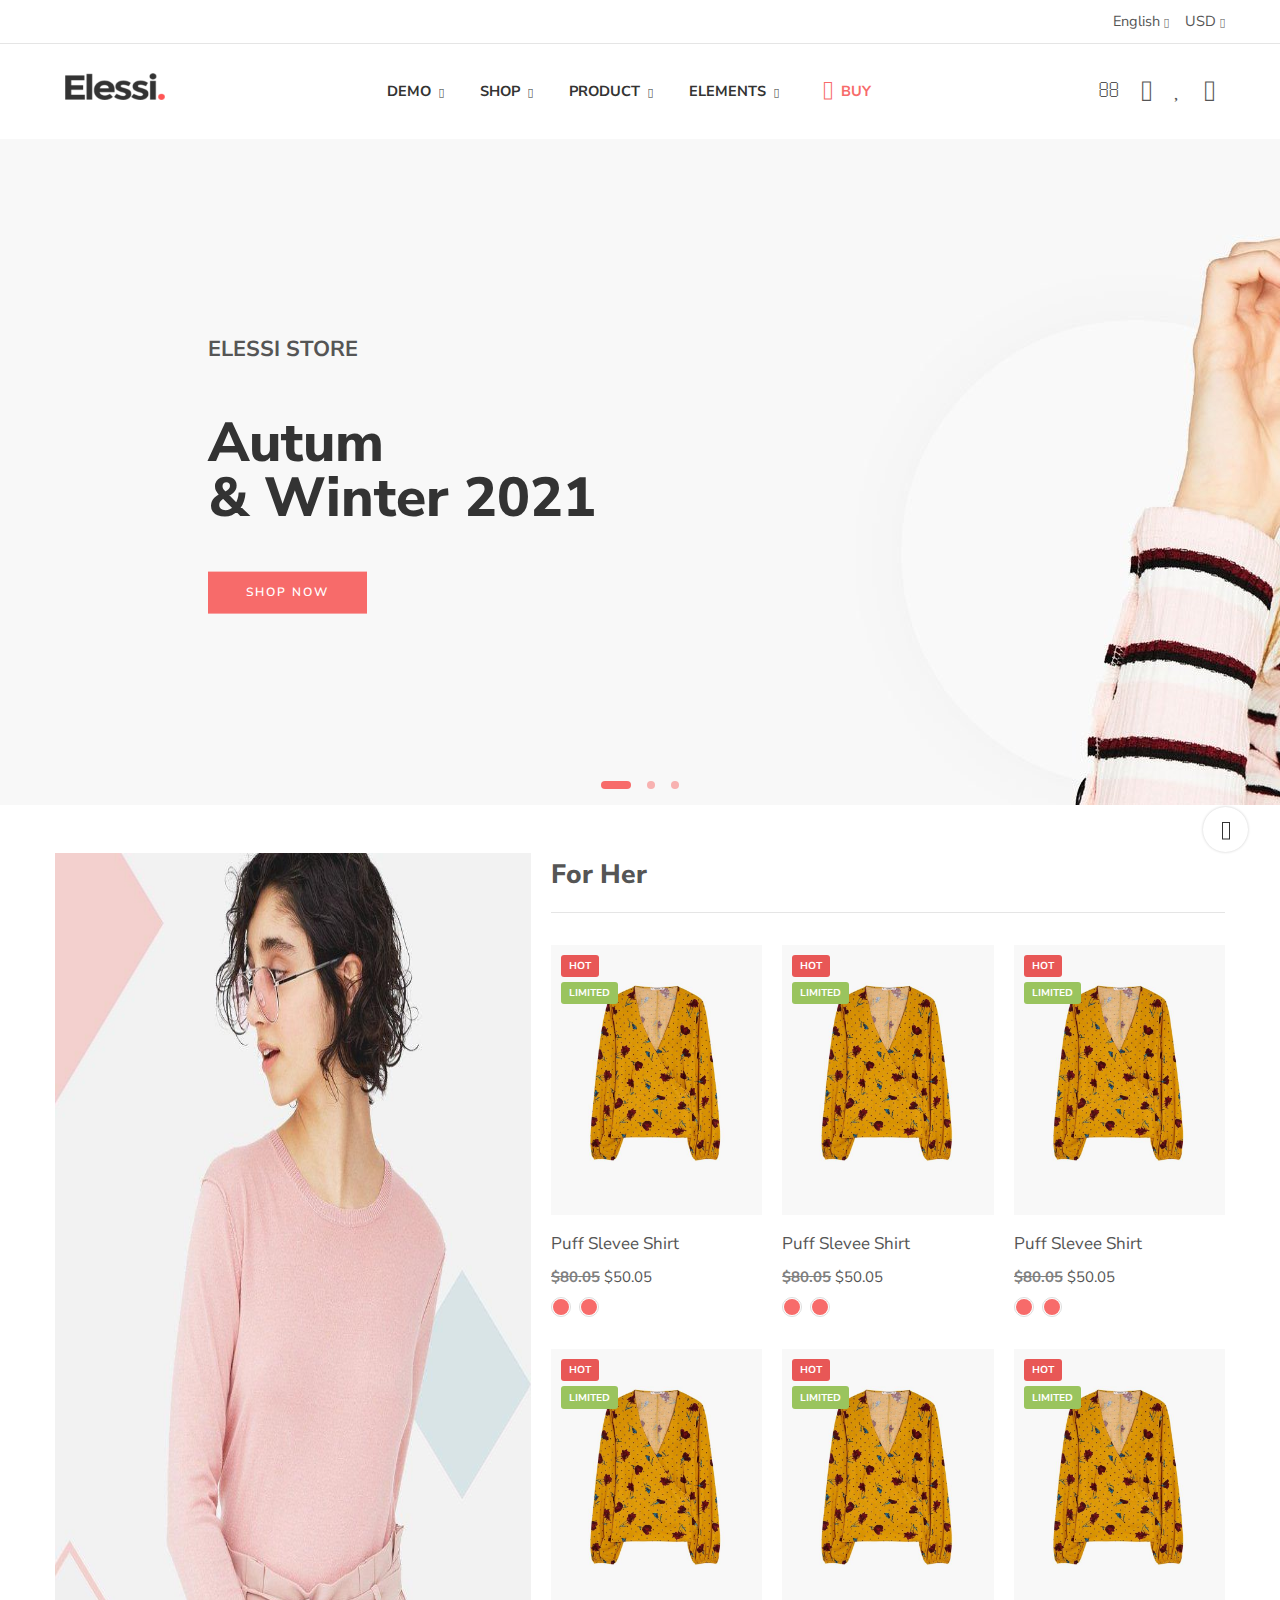
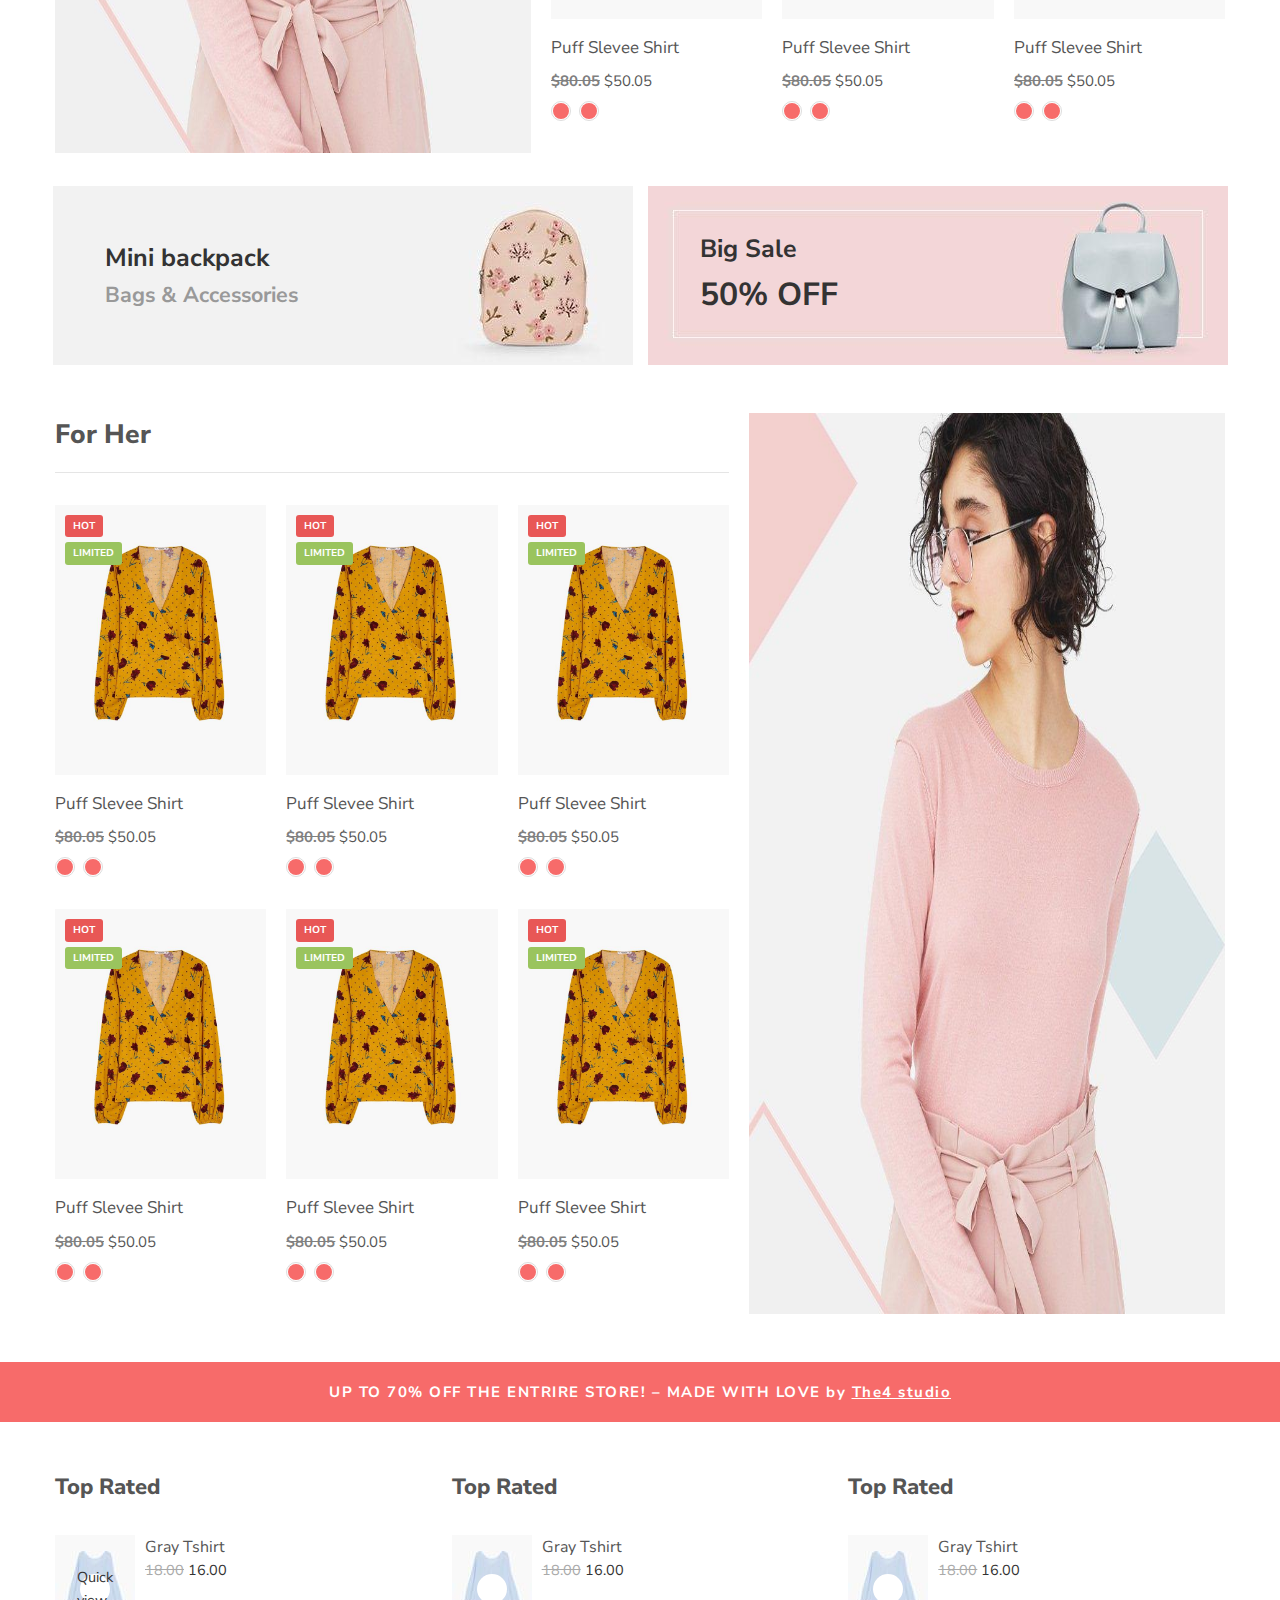
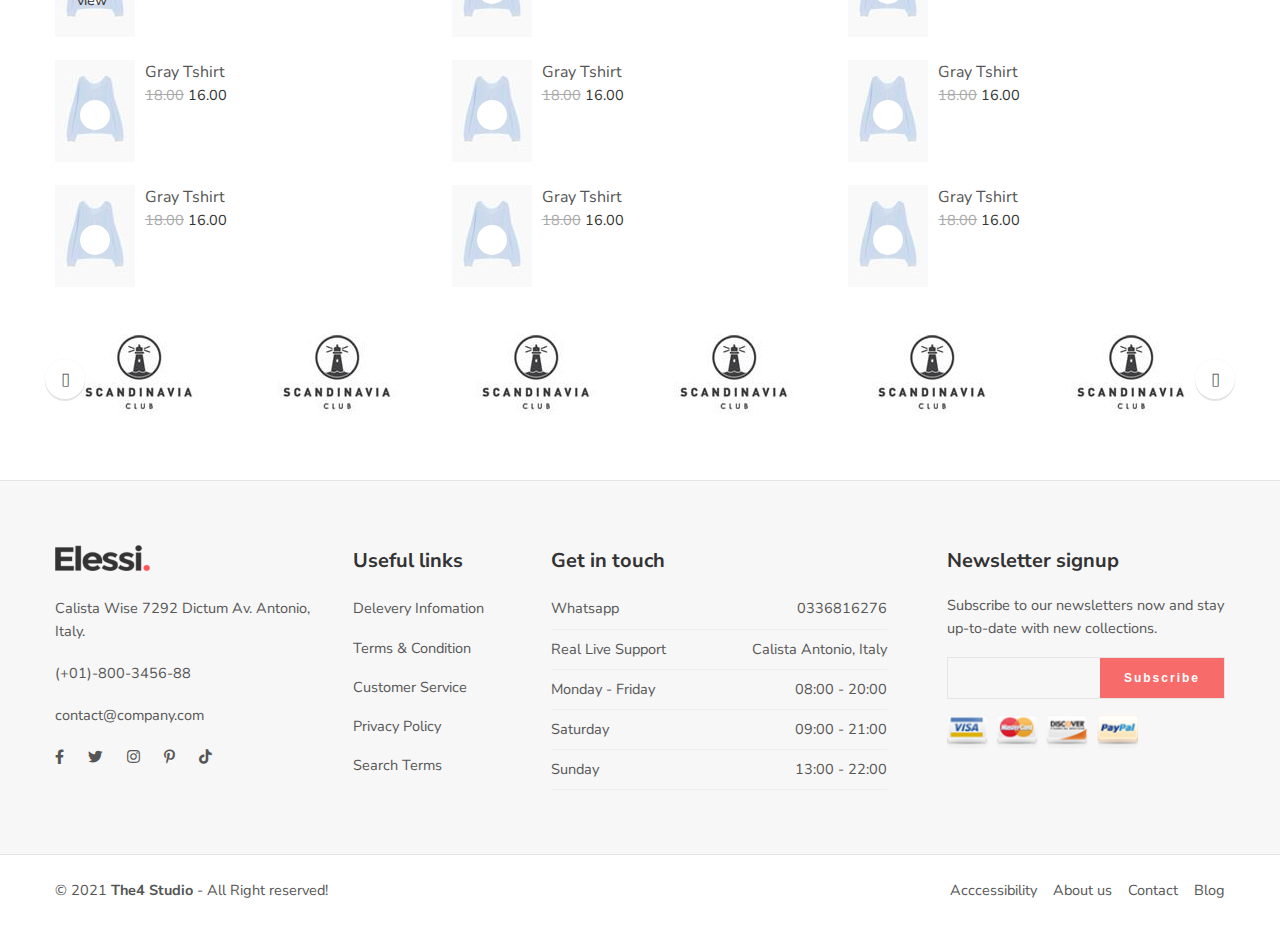
==== commit 877dbf08: "style for footer" ====
--- a/elessi/index.html
+++ b/elessi/index.html
@@ -5,7 +5,7 @@
   <meta charset="UTF-8" />
   <meta http-equiv="X-UA-Compatible" content="IE=edge" />
   <meta name="viewport" content="width=device-width, initial-scale=1.0" />
-  <title>Document</title>
+  <title>Elessi</title>
   <link rel="stylesheet"
     href="https://pro.fontawesome.com/releases/v5.15.4/css/all.css?fbclid=IwAR34A7kjQKkOfVF7Ad8tcx0t0dvEUt7MntsBu5PhGIXfMgV1V45PYpIYK4M" />
   <meta name="description" content="Fashion, Elessi " />
@@ -422,7 +422,7 @@
                 </li>
               </ul>
             </li>
-            
+
           </ul>
         </div>
       </div>
@@ -727,7 +727,7 @@
                 </li>
               </ul>
             </li>
-            
+
           </ul>
         </div>
       </div>
@@ -755,6 +755,7 @@
                   <img src="./assets/images/rated1.jpg" />
                   <div class="hover-btn">
                     <i class="fal fa-expand-arrows"></i>
+                    <span class="text">Quick view</span>
                   </div>
                 </a>
                 <div class="product-item-content">
@@ -969,53 +970,53 @@
           </div>
           <div class="col-2">
             <div class="menu-footer">
-              <h3 class="menu-footer-title">Useful links</h3>
+              <h3 class="menu-footer-title text-title">Useful links</h3>
               <ul class="menu-list">
                 <li class="menu-item"><a href="">Delevery Infomation</a></li>
-                <li class="menu-item"><a href="">Delevery Infomation</a></li>
-                <li class="menu-item"><a href="">Delevery Infomation</a></li>
-                <li class="menu-item"><a href="">Delevery Infomation</a></li>
-                <li class="menu-item"><a href="">Delevery Infomation</a></li>
+                <li class="menu-item"><a href="">Terms & Condition</a></li>
+                <li class="menu-item"><a href="">Customer Service</a></li>
+                <li class="menu-item"><a href="">Privacy Policy</a></li>
+                <li class="menu-item"><a href="">Search Terms</a></li>
               </ul>
             </div>
           </div>
           <div class="col-4">
             <div class="about-us">
-              <h3 class="about-us-title">Get in touch</h3>
+              <h3 class="about-us-title text-title">Get in touch</h3>
               <ul class="list-info">
                 <li class="info-item">
                   <span>Whatsapp</span>
                   <span>0336816276</span>
                 </li>
                 <li class="info-item">
-                  <span>Whatsapp</span>
-                  <span>0336816276</span>
+                  <span>Real Live Support</span>
+                  <span>Calista Antonio, Italy</span>
                 </li>
                 <li class="info-item">
-                  <span>Whatsapp</span>
-                  <span>0336816276</span>
+                  <span>Monday - Friday</span>
+                  <span>08:00 - 20:00</span>
                 </li>
                 <li class="info-item">
-                  <span>Whatsapp</span>
-                  <span>0336816276</span>
+                  <span>Saturday</span>
+                  <span>09:00 - 21:00</span>
                 </li>
                 <li class="info-item">
-                  <span>Whatsapp</span>
-                  <span>0336816276</span>
+                  <span>Sunday</span>
+                  <span>13:00 - 22:00</span>
                 </li>
               </ul>
             </div>
           </div>
           <div class="col-3">
             <div class="news-letter">
-              <h3 class="news-letter-title">Newsletter signup</h3>
+              <h3 class="news-letter-title text-title">Newsletter signup</h3>
               <p class="news-letter-description">
                 Subscribe to our newsletters now and stay up-to-date with new
                 collections.
               </p>
               <form class="form">
                 <input class="input" />
-                <button>Subscribe</button>
+                <button class="btn btn-form">Subscribe</button>
               </form>
               <img src="./assets/images/payment.png" class="payment" />
             </div>
@@ -1024,17 +1025,21 @@
       </div>
     </div>
     <div class="copyright">
-      <span class="text">&copy; 2021 The4 Studio - All Right reserved!</span>
-      <ul class="menu-list">
-        <li class="menu-item"><a href="">Acccessibility</a></li>
-        <li class="menu-item"><a href="">Acccessibility</a></li>
-        <li class="menu-item"><a href="">Acccessibility</a></li>
-        <li class="menu-item"><a href="">Acccessibility</a></li>
-      </ul>
+      <div class="container">
+        <div class="d-flex align-items-center justify-content-between">
+          <span class="text">&copy; 2021 <a href="" class="nameshop">The4 Studio</a> - All Right reserved!</span>
+          <ul class="menu-list">
+            <li class="menu-item"><a href="">Acccessibility</a></li>
+            <li class="menu-item"><a href="">About us</a></li>
+            <li class="menu-item"><a href="">Contact</a></li>
+            <li class="menu-item"><a href="">Blog</a></li>
+          </ul>
+        </div>
+      </div>
     </div>
   </footer>
 
-  <div class="section-scroll">
+  <div class="scroll-btn">
     <span class="scroll-to-top"><i class="fal fa-chevron-up"></i></span>
   </div>
 </body>
--- a/elessi/assets/stylesheets/styles.css
+++ b/elessi/assets/stylesheets/styles.css
@@ -14,7 +14,7 @@
 
 a {
   text-decoration: none;
-  color: #333;
+  color: #555;
 }
 
 ul {
@@ -294,9 +294,14 @@
   transition: 0.3s;
 }
 
+footer {
+  margin-top: 2rem;
+}
 footer .footer-top {
   background: #f7f7f7;
-  padding: 3rem 0;
+  padding: 4rem 0;
+  border-top: 1px solid #e5e5e5;
+  border-bottom: 1px solid #e5e5e5;
 }
 footer .footer-top .footer-contact-us .footer-logo {
   width: 95px;
@@ -305,6 +310,83 @@
 footer .footer-top .footer-contact-us .address, footer .footer-top .footer-contact-us .phone-number, footer .footer-top .footer-contact-us .mail {
   margin-bottom: 1.3em;
 }
+footer .footer-top .footer-contact-us .list-media {
+  display: flex;
+}
+footer .footer-top .footer-contact-us .list-media .media-item {
+  cursor: pointer;
+  margin-right: 1.5rem;
+}
+footer .footer-top .footer-contact-us .list-media .media-item .text {
+  display: none;
+}
+footer .footer-top .menu-footer .menu-footer-title {
+  margin-bottom: 0.8rem;
+  color: #333;
+}
+footer .footer-top .menu-footer .menu-list .menu-item {
+  padding: 0.5rem 0;
+}
+footer .footer-top .menu-footer .menu-list .menu-item a:hover {
+  color: #f76b6a;
+  transition: 0.3s;
+}
+footer .footer-top .about-us .about-us-title {
+  margin-bottom: 0.8rem;
+}
+footer .footer-top .about-us .list-info {
+  padding-right: 2.5rem;
+}
+footer .footer-top .about-us .list-info .info-item {
+  padding: 0.5rem 0;
+  display: flex;
+  justify-content: space-between;
+  border-bottom: 1px solid #eee;
+}
+footer .footer-top .news-letter .news-letter-title {
+  margin-bottom: 1.1rem;
+}
+footer .footer-top .news-letter .news-letter-description {
+  margin-bottom: 1rem;
+}
+footer .footer-top .news-letter .form {
+  position: relative;
+  border: 1px solid #e5e5e5;
+  display: flex;
+}
+footer .footer-top .news-letter .form .input {
+  width: 100%;
+  border: none;
+  outline: none;
+  background: transparent;
+  padding: 0.8rem 1rem;
+}
+footer .footer-top .news-letter .payment {
+  height: 35px;
+  width: auto;
+  margin-top: 1rem;
+}
+footer .copyright {
+  padding: 1.5rem 0;
+}
+footer .copyright .text .nameshop {
+  font-weight: bold;
+}
+footer .copyright .text .nameshop:hover {
+  color: #f76b6a;
+  transition: 0.3s;
+}
+footer .copyright .menu-list {
+  display: flex;
+}
+footer .copyright .menu-list .menu-item {
+  padding-left: 1rem;
+}
+footer .copyright .menu-list .menu-item:hover a {
+  color: #f76b6a;
+  transition: 0.3s;
+}
+
 .btn {
   padding: 0.8rem 38px;
   letter-spacing: 2px;
@@ -324,6 +406,13 @@
   opacity: 0.5;
   transition: 0.3s;
 }
+.btn.btn-form {
+  padding: 0 1.5rem;
+  color: #ffffff;
+  background-color: #f76b6a;
+  border: none;
+}
+
 .badge {
   color: white;
   padding: 0.2rem 0.5rem;
@@ -353,6 +442,11 @@
 .section-title {
   font-size: 26.5px;
   font-weight: 800;
+}
+
+.text-title {
+  color: #333;
+  font-size: 20px;
 }
 
 .text-center {
@@ -485,12 +579,6 @@
   display: block;
   transition: 0.3s;
 }
-.section-collections .collections-products .product-item .product-image .hover-btns .hover-btn-item:hover .text::before {
-  content: "";
-  position: absolute;
-  transform: translateX(-8px);
-  transition: 0.3s;
-}
 .section-collections .collections-products .product-item .product-image .hover-btns .hover-btn-item .text {
   position: absolute;
   right: 40px;
@@ -501,6 +589,16 @@
   padding: 5px 10px;
   display: none;
 }
+.section-collections .collections-products .product-item .product-image .hover-btns .hover-btn-item .text::after {
+  content: "";
+  position: absolute;
+  left: 100%;
+  top: 50%;
+  transform: translateY(-50%);
+  border: 6px solid transparent;
+  border-left-color: #383838;
+  z-index: 1000001;
+}
 .section-collections .collections-products .product-item .product-content .product-name {
   font-weight: 400;
   padding: 0.5rem 0;
@@ -652,16 +750,47 @@
 }
 .section-grouped-products .list-grouped-products .grouped-products-item .list-products .product-item .product-item-image {
   position: relative;
+  cursor: pointer;
+}
+.section-grouped-products .list-grouped-products .grouped-products-item .list-products .product-item .product-item-image:hover::after {
+  opacity: 1;
+  transition: 0.3s;
+}
+.section-grouped-products .list-grouped-products .grouped-products-item .list-products .product-item .product-item-image::after {
+  content: "";
+  position: absolute;
+  z-index: 1;
+  top: 0;
+  bottom: 0;
+  left: 0;
+  right: 0;
+  opacity: 0;
+  background: rgba(51, 51, 51, 0.3);
+  transition: 350ms;
 }
 .section-grouped-products .list-grouped-products .grouped-products-item .list-products .product-item .product-item-image img {
   width: 80px;
-  height: 120px;
+  height: 102px;
 }
 .section-grouped-products .list-grouped-products .grouped-products-item .list-products .product-item .product-item-image .hover-btn {
   position: absolute;
   top: 50%;
   left: 50%;
   transform: translate(-50%, -50%);
+  width: 30px;
+  height: 30px;
+  border-radius: 50%;
+  background: #fff;
+  color: #333;
+  display: flex;
+  align-items: center;
+  justify-content: center;
+  cursor: pointer;
+  z-index: 11;
+}
+.section-grouped-products .list-grouped-products .grouped-products-item .list-products .product-item .product-item-image .hover-btn:hover {
+  color: #f76b6a;
+  transition: 0.3s;
 }
 .section-grouped-products .list-grouped-products .grouped-products-item .list-products .product-item .product-item-content {
   padding: 0 0.625rem;
@@ -720,4 +849,22 @@
   transition: 0.3s;
 }
 
+.scroll-btn {
+  position: fixed;
+  bottom: 3rem;
+  right: 2rem;
+  z-index: 1;
+  width: 45px;
+  height: 45px;
+  font-size: 20px;
+  border-radius: 50%;
+  background: #fff;
+  color: #333;
+  box-shadow: 0 0 3px 0 rgba(0, 0, 0, 0.2);
+  display: flex;
+  align-items: center;
+  justify-content: center;
+  cursor: pointer;
+}
+
 /*# sourceMappingURL=styles.css.map */
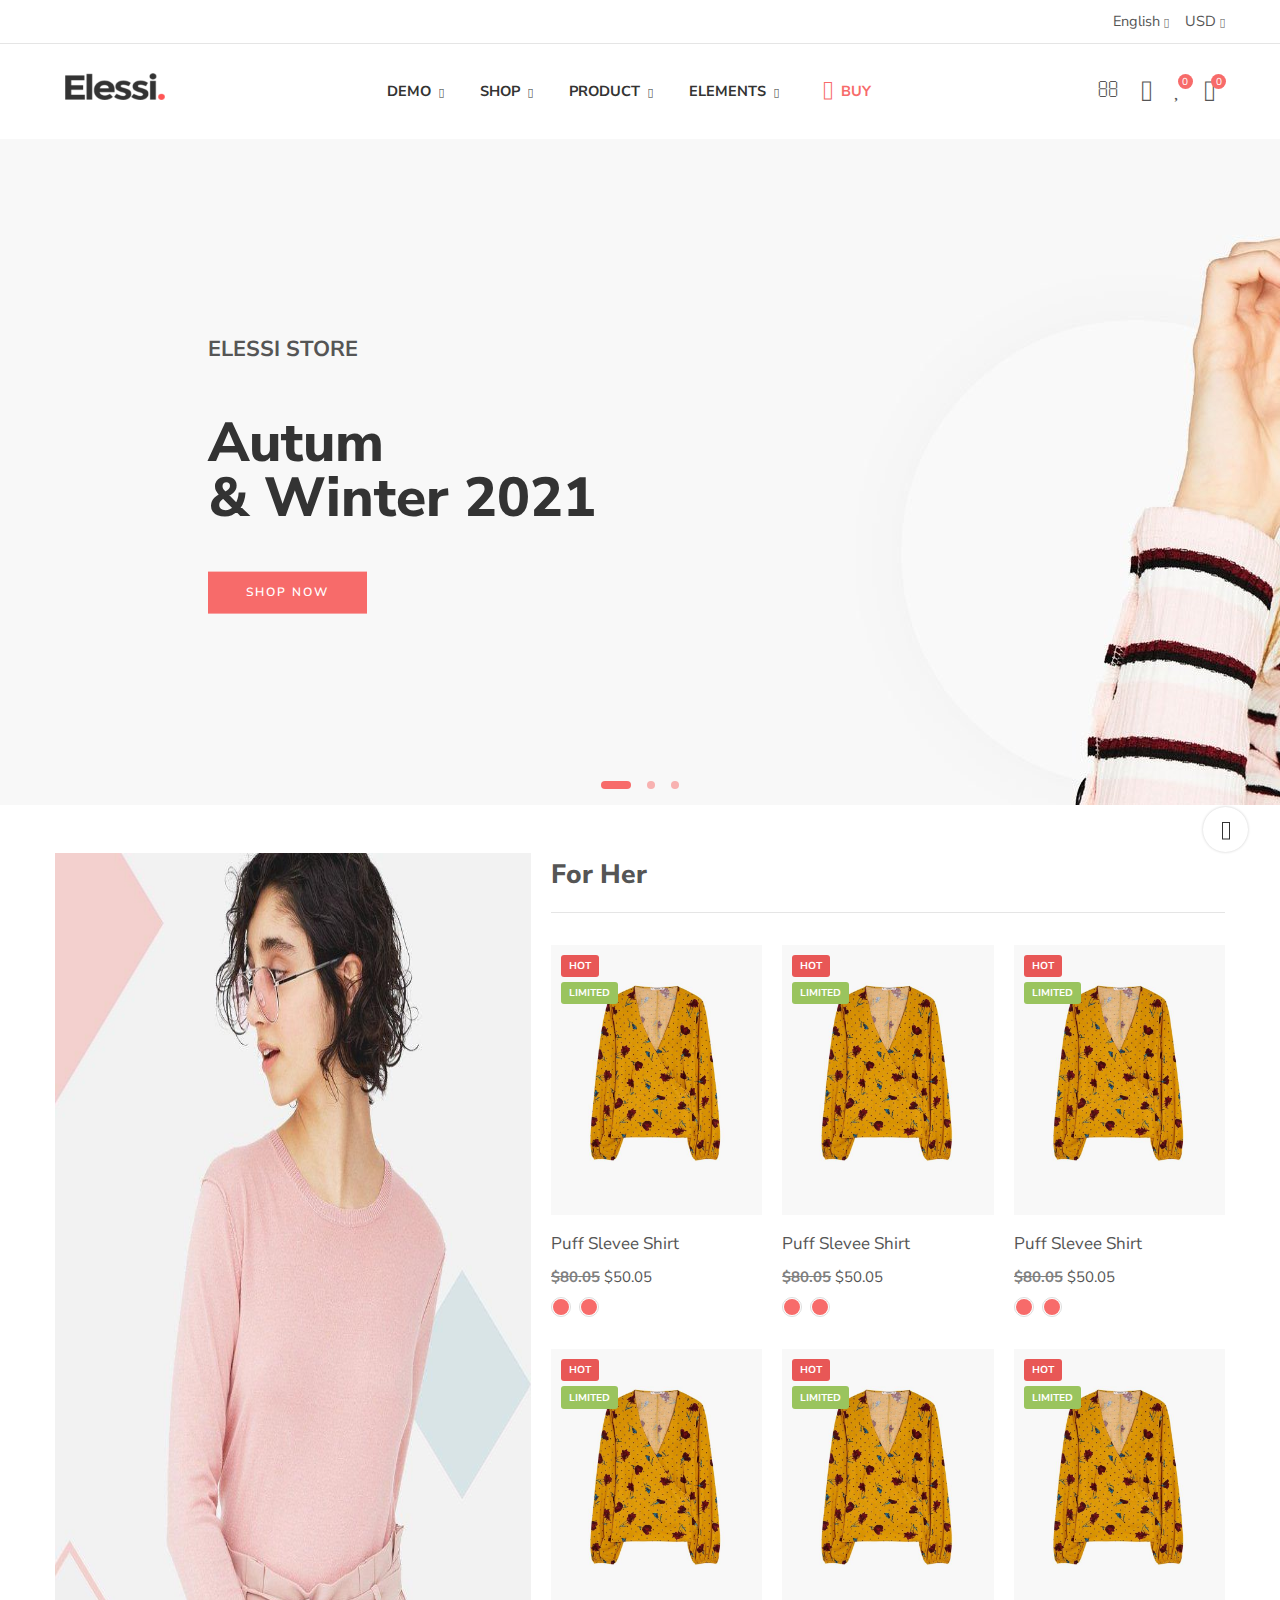
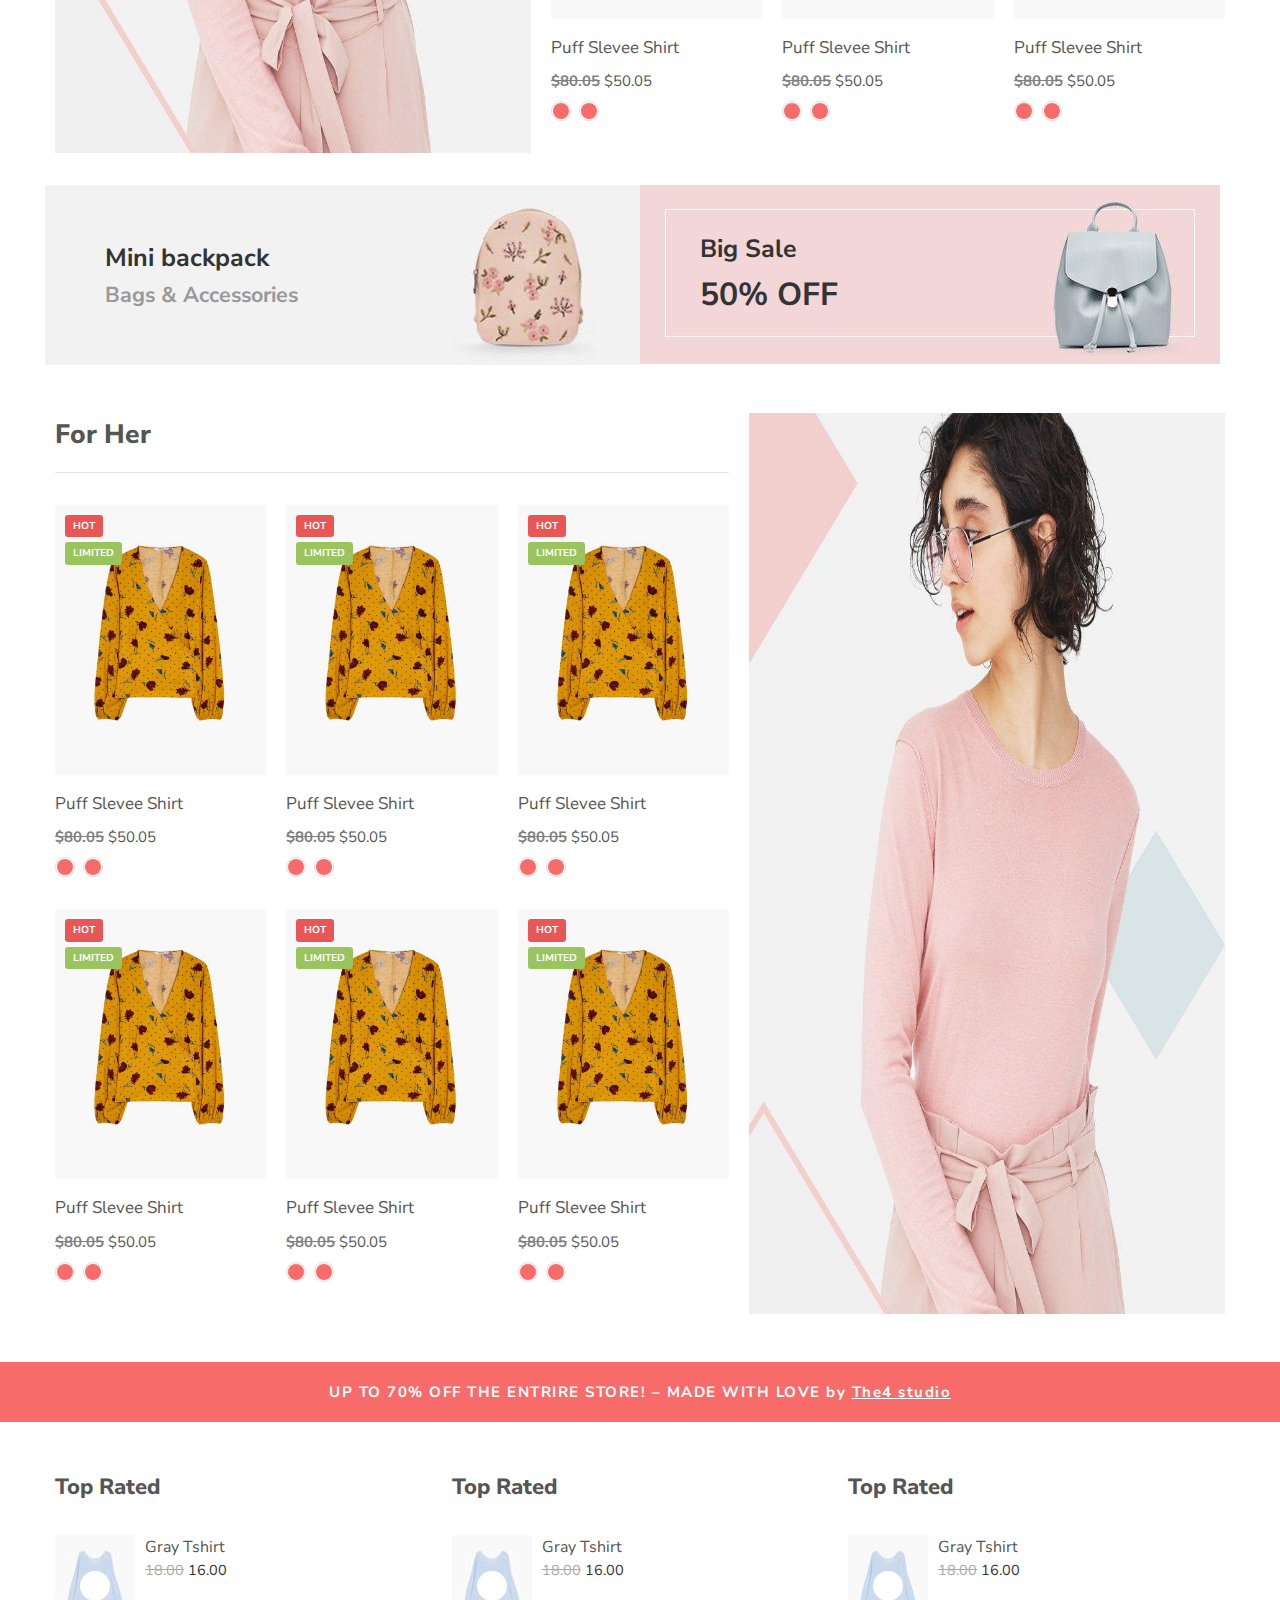
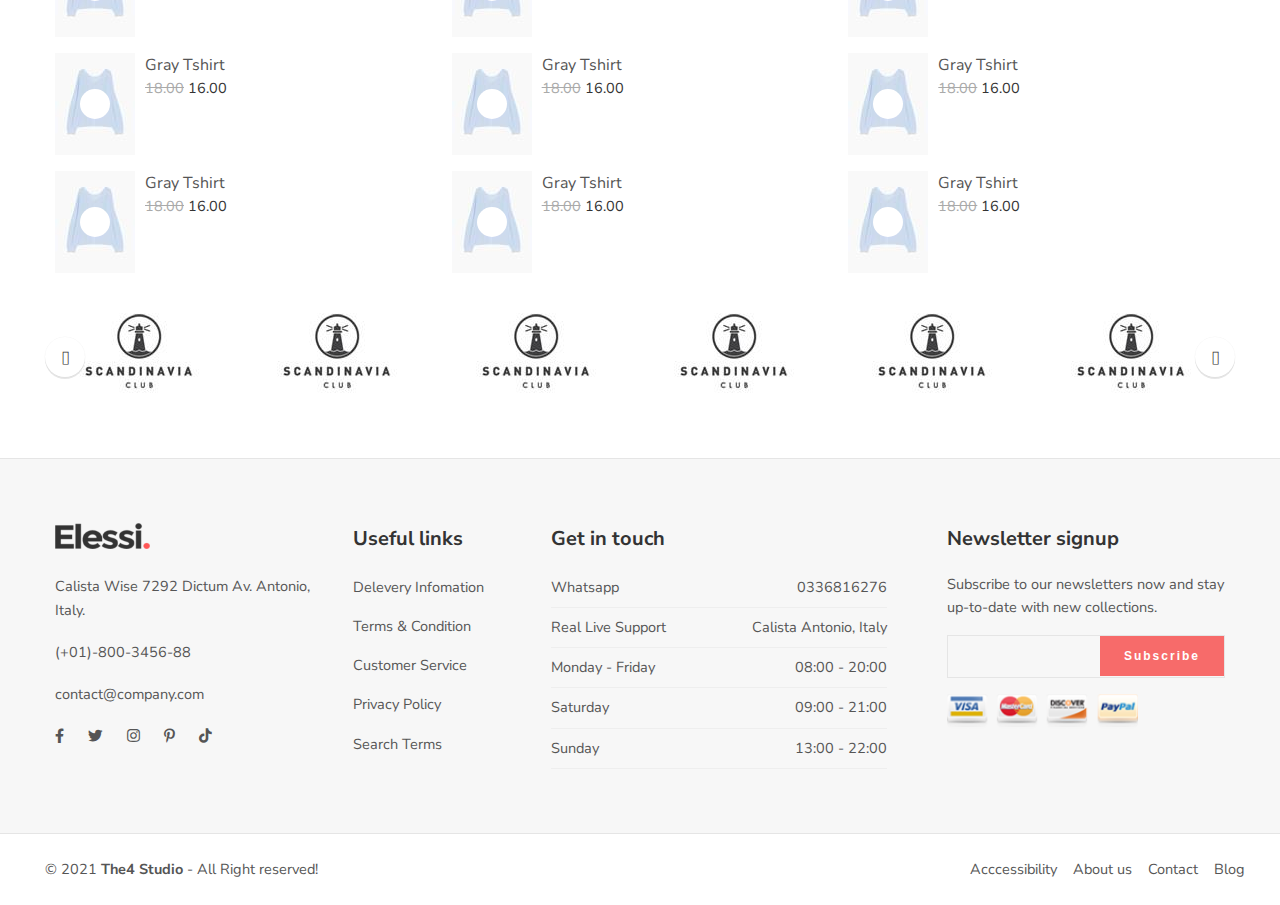
==== commit 3afc217a: "format code" ====
--- a/elessi/index.html
+++ b/elessi/index.html
@@ -1,1047 +1,1100 @@
 <!DOCTYPE html>
 <html lang="en">
 
-<head>
-  <meta charset="UTF-8" />
-  <meta http-equiv="X-UA-Compatible" content="IE=edge" />
-  <meta name="viewport" content="width=device-width, initial-scale=1.0" />
-  <title>Elessi</title>
-  <link rel="stylesheet"
-    href="https://pro.fontawesome.com/releases/v5.15.4/css/all.css?fbclid=IwAR34A7kjQKkOfVF7Ad8tcx0t0dvEUt7MntsBu5PhGIXfMgV1V45PYpIYK4M" />
-  <meta name="description" content="Fashion, Elessi " />
-  <meta name="keywords" content="Pant, Shirt, FreeShipping, Elessi" />
-
-  <link rel="stylesheet" href="./assets/stylesheets/styles.css" />
-
-  <link rel="preconnect" href="https://fonts.googleapis.com" />
-  <link rel="preconnect" href="https://fonts.gstatic.com" crossorigin />
-  <link
-    href="https://fonts.googleapis.com/css2?family=Nunito+Sans:ital,wght@0,300;0,400;0,600;0,700;1,300;1,400;1,600;1,700&display=swap"
-    rel="stylesheet" />
-</head>
-
-<body>
-  <header>
-    <div class="header-top">
-      <div class="container">
-        <div class="header-top-content">
-          <div class="options">
-            <div class="option-item">
-              <span class="language">English <i class="fal fa-chevron-down"></i></span>
-              <ul class="option-dropdown">
-                <li class="dropdown-item">Vietnamese</li>
-                <li class="dropdown-item">English</li>
-              </ul>
-            </div>
-            <div class="option-item">
-              <span class="currency">USD <i class="fal fa-chevron-down"></i></span>
-              <ul class="option-dropdown">
-                <li class="dropdown-item">Vietnamese</li>
-                <li class="dropdown-item">English</li>
-              </ul>
+  <head>
+    <meta charset="UTF-8" />
+    <meta http-equiv="X-UA-Compatible" content="IE=edge" />
+    <meta name="viewport" content="width=device-width, initial-scale=1.0" />
+    <title>Elessi</title>
+    <link rel="stylesheet"
+      href="https://pro.fontawesome.com/releases/v5.15.4/css/all.css?fbclid=IwAR34A7kjQKkOfVF7Ad8tcx0t0dvEUt7MntsBu5PhGIXfMgV1V45PYpIYK4M" />
+    <meta name="description" content="Fashion, Elessi " />
+    <meta name="keywords" content="Pant, Shirt, FreeShipping, Elessi" />
+
+    <link rel="stylesheet" href="./assets/stylesheets/styles.css" />
+
+    <link rel="preconnect" href="https://fonts.googleapis.com">
+    <link rel="preconnect" href="https://fonts.gstatic.com" crossorigin>
+    <link
+      href="https://fonts.googleapis.com/css2?family=Nunito+Sans:ital,wght@0,300;0,400;0,600;0,700;0,800;0,900;1,300;1,400;1,600;1,700;1,800;1,900&display=swap"
+      rel="stylesheet">
+  </head>
+
+  <body>
+    <header>
+      <div class="header-top">
+        <div class="container">
+          <div class="header-top-content">
+            <div class="options">
+              <div class="option-item">
+                <span class="language">English <i class="fal fa-chevron-down"></i></span>
+                <ul class="option-dropdown">
+                  <li class="dropdown-item">Vietnamese</li>
+                  <li class="dropdown-item">English</li>
+                </ul>
+              </div>
+              <div class="option-item">
+                <span class="currency">USD <i class="fal fa-chevron-down"></i></span>
+                <ul class="option-dropdown">
+                  <li class="dropdown-item">Vietnamese</li>
+                  <li class="dropdown-item">English</li>
+                </ul>
+              </div>
             </div>
           </div>
         </div>
       </div>
-    </div>
-    <div class="header-bottom">
-      <div class="container">
-        <nav class="nav-main">
-          <h1 class="nav-logo col-3">
-            <img src="./assets/images/logo.png" />
-          </h1>
-          <ul class="nav-list col-6">
-            <li class="nav-item">
-              <a class="nav-link" href="">Demo<i class="fal fa-chevron-down"></i></a>
-              <div class="menu-dropdown">
-                <ul class="list-dropdown">
-                  <li class="dropdown-item">
-                    <h3 class="dropdow-item-title">HomePages</h3>
-                    <ul class="list-submenu">
-                      <li class="submenu-item"><a href="">Fashion 1</a></li>
-                      <li class="submenu-item"><a href="">Fashion 1</a></li>
-                      <li class="submenu-item"><a href="">Fashion 1</a></li>
-                      <li class="submenu-item"><a href="">Fashion 1</a></li>
-                      <li class="submenu-item"><a href="">Fashion 1</a></li>
-                    </ul>
-                  </li>
-                  <li class="dropdown-item">
-                    <h3 class="dropdow-item-title">HomePages</h3>
-                    <ul class="list-submenu">
-                      <li class="submenu-item"><a href="">Fashion 1</a></li>
-                      <li class="submenu-item"><a href="">Fashion 1</a></li>
-                      <li class="submenu-item"><a href="">Fashion 1</a></li>
-                      <li class="submenu-item"><a href="">Fashion 1</a></li>
-                      <li class="submenu-item"><a href="">Fashion 1</a></li>
-                    </ul>
-                  </li>
-                  <li class="dropdown-item">
-                    <h3 class="dropdow-item-title">HomePages</h3>
-                    <ul class="list-submenu">
-                      <li class="submenu-item"><a href="">Fashion 1</a></li>
-                      <li class="submenu-item"><a href="">Fashion 1</a></li>
-                      <li class="submenu-item"><a href="">Fashion 1</a></li>
-                      <li class="submenu-item"><a href="">Fashion 1</a></li>
-                      <li class="submenu-item"><a href="">Fashion 1</a></li>
-                    </ul>
-                  </li>
-                  <li class="dropdown-item">
-                    <h3 class="dropdow-item-title">HomePages</h3>
-                    <ul class="list-submenu">
-                      <li class="submenu-item"><a href="">Fashion 1</a></li>
-                      <li class="submenu-item"><a href="">Fashion 1</a></li>
-                      <li class="submenu-item"><a href="">Fashion 1</a></li>
-                      <li class="submenu-item"><a href="">Fashion 1</a></li>
-                      <li class="submenu-item"><a href="">Fashion 1</a></li>
-                    </ul>
-                  </li>
-                </ul>
-              </div>
-            </li>
-            <li class="nav-item">
-              <a class="nav-link" href="">Shop<i class="fal fa-chevron-down"></i></a>
-            </li>
-            <li class="nav-item">
-              <a class="nav-link" href="">product<i class="fal fa-chevron-down"></i></a>
-            </li>
-            <li class="nav-item">
-              <a class="nav-link" href="">elements<i class="fal fa-chevron-down"></i></a>
-            </li>
-            <li class="nav-item">
-              <a class="nav-link nav-link-active" href=""><i class="fal fa-shopping-bag"></i>Buy</a>
-            </li>
-          </ul>
-          <ul class="list-actions col-3">
-            <li class="action-item">
-              <a class="action-link" href=""><i class="fal fa-search"></i></a>
-            </li>
-            <li class="action-item">
-              <a class="action-link" href=""><i class="fal fa-user"></i></a>
-            </li>
-            <li class="action-item">
-              <a class="action-link" href=""><i class="fal fa-heart"></i></a>
-            </li>
-            <li class="action-item">
-              <a class="action-link" href=""><i class="fal fa-shopping-bag"></i></a>
-            </li>
-          </ul>
-        </nav>
-      </div>
-    </div>
-  </header>
-
-  <section class="section-banner">
-    <div class="banner-content">
-      <h2 class="name-store">ELESSI STORE</h2>
-      <h3 class="banner-title">Autum <br> & Winter 2021</h3>
-      <a class="btn btn-primary">SHOP NOW</a>
-    </div>
-    <ul class="slider-dots">
-      <li class="dot-item active"></li>
-      <li class="dot-item"></li>
-      <li class="dot-item"></li>
-    </ul>
-  </section>
-
-  <section class="section-collections section-collections-left">
-    <div class="container">
-      <div class="row">
-        <div class="collections-banner col-5">
-          <img src="./assets/images/forher-banner.jpg" />
-        </div>
-        <div class="collections-products col-7">
-          <h2 class="collections-title">For Her</h2>
-          <ul class="list-products row">
-            <li class="product-item col-4">
-              <div class="product-image">
-                <a href=""><img src="./assets/images/forher-product.jpg" /></a>
-                <div class="badges">
-                  <span class="badge badge-primary">HOT</span>
-                  <span class="badge badge-secondary">LIMITED</span>
-                </div>
-                <div class="hover-btns">
-                  <a href="" class="hover-btn-item">
-                    <i class="fal fa-heart"></i>
-                    <span class="text">Add to wishlist</span>
-                  </a>
-                  <a href="" class="hover-btn-item">
-                    <i class="fal fa-eye"></i>
-                    <span class="text">Add to wishlist</span>
-                  </a>
-                  <a href="" class="hover-btn-item">
-                    <i class="fal fa-sync"></i>
-                    <span class="text">Add to wishlist</span>
-                  </a>
-                </div>
-              </div>
-              <div class="product-content">
-                <h3 class="product-name">
-                  <a href="">Puff Slevee Shirt</a>
-                </h3>
-                <div class="product-info">
-                  <div class="product-prices">
-                    <span class="old-price">$80.05</span>
-                    <span class="new-price">$50.05</span>
-                  </div>
-                  <a href="" class="quick-action">Add to cart</a>
-                </div>
-              </div>
-              <ul class="list-color">
-                <li class="color-item">
-                  <p class="text">Blue</p>
-                  <div class="color"></div>
-                </li>
-                <li class="color-item">
-                  <p class="text">Blue</p>
-                  <div class="color"></div>
-                </li>
-              </ul>
-            </li>
-            <li class="product-item col-4">
-              <div class="product-image">
-                <a href=""><img src="./assets/images/forher-product.jpg" /></a>
-                <div class="badges">
-                  <span class="badge badge-primary">HOT</span>
-                  <span class="badge badge-secondary">LIMITED</span>
-                </div>
-                <div class="hover-btns">
-                  <a href="" class="hover-btn-item">
-                    <i class="fal fa-heart"></i>
-                    <span class="text">Add to wishlist</span>
-                  </a>
-                  <a href="" class="hover-btn-item">
-                    <i class="fal fa-eye"></i>
-                    <span class="text">Add to wishlist</span>
-                  </a>
-                  <a href="" class="hover-btn-item">
-                    <i class="fal fa-sync"></i>
-                    <span class="text">Add to wishlist</span>
-                  </a>
-                </div>
-              </div>
-              <div class="product-content">
-                <h3 class="product-name">
-                  <a href="">Puff Slevee Shirt</a>
-                </h3>
-                <div class="product-info">
-                  <div class="product-prices">
-                    <span class="old-price">$80.05</span>
-                    <span class="new-price">$50.05</span>
-                  </div>
-                  <a href="" class="quick-action">Add to cart</a>
-                </div>
-              </div>
-              <ul class="list-color">
-                <li class="color-item">
-                  <p class="text">Blue</p>
-                  <div class="color"></div>
-                </li>
-                <li class="color-item">
-                  <p class="text">Blue</p>
-                  <div class="color"></div>
-                </li>
-              </ul>
-            </li>
-            <li class="product-item col-4">
-              <div class="product-image">
-                <a href=""><img src="./assets/images/forher-product.jpg" /></a>
-                <div class="badges">
-                  <span class="badge badge-primary">HOT</span>
-                  <span class="badge badge-secondary">LIMITED</span>
-                </div>
-                <div class="hover-btns">
-                  <a href="" class="hover-btn-item">
-                    <i class="fal fa-heart"></i>
-                    <span class="text">Add to wishlist</span>
-                  </a>
-                  <a href="" class="hover-btn-item">
-                    <i class="fal fa-eye"></i>
-                    <span class="text">Add to wishlist</span>
-                  </a>
-                  <a href="" class="hover-btn-item">
-                    <i class="fal fa-sync"></i>
-                    <span class="text">Add to wishlist</span>
-                  </a>
-                </div>
-              </div>
-              <div class="product-content">
-                <h3 class="product-name">
-                  <a href="">Puff Slevee Shirt</a>
-                </h3>
-                <div class="product-info">
-                  <div class="product-prices">
-                    <span class="old-price">$80.05</span>
-                    <span class="new-price">$50.05</span>
-                  </div>
-                  <a href="" class="quick-action">Add to cart</a>
-                </div>
-              </div>
-              <ul class="list-color">
-                <li class="color-item">
-                  <p class="text">Blue</p>
-                  <div class="color"></div>
-                </li>
-                <li class="color-item">
-                  <p class="text">Blue</p>
-                  <div class="color"></div>
-                </li>
-              </ul>
-            </li>
-            <li class="product-item col-4">
-              <div class="product-image">
-                <a href=""><img src="./assets/images/forher-product.jpg" /></a>
-                <div class="badges">
-                  <span class="badge badge-primary">HOT</span>
-                  <span class="badge badge-secondary">LIMITED</span>
-                </div>
-                <div class="hover-btns">
-                  <a href="" class="hover-btn-item">
-                    <i class="fal fa-heart"></i>
-                    <span class="text">Add to wishlist</span>
-                  </a>
-                  <a href="" class="hover-btn-item">
-                    <i class="fal fa-eye"></i>
-                    <span class="text">Add to wishlist</span>
-                  </a>
-                  <a href="" class="hover-btn-item">
-                    <i class="fal fa-sync"></i>
-                    <span class="text">Add to wishlist</span>
-                  </a>
-                </div>
-              </div>
-              <div class="product-content">
-                <h3 class="product-name">
-                  <a href="">Puff Slevee Shirt</a>
-                </h3>
-                <div class="product-info">
-                  <div class="product-prices">
-                    <span class="old-price">$80.05</span>
-                    <span class="new-price">$50.05</span>
-                  </div>
-                  <a href="" class="quick-action">Add to cart</a>
-                </div>
-              </div>
-              <ul class="list-color">
-                <li class="color-item">
-                  <p class="text">Blue</p>
-                  <div class="color"></div>
-                </li>
-                <li class="color-item">
-                  <p class="text">Blue</p>
-                  <div class="color"></div>
-                </li>
-              </ul>
-            </li>
-            <li class="product-item col-4">
-              <div class="product-image">
-                <a href=""><img src="./assets/images/forher-product.jpg" /></a>
-                <div class="badges">
-                  <span class="badge badge-primary">HOT</span>
-                  <span class="badge badge-secondary">LIMITED</span>
-                </div>
-                <div class="hover-btns">
-                  <a href="" class="hover-btn-item">
-                    <i class="fal fa-heart"></i>
-                    <span class="text">Add to wishlist</span>
-                  </a>
-                  <a href="" class="hover-btn-item">
-                    <i class="fal fa-eye"></i>
-                    <span class="text">Add to wishlist</span>
-                  </a>
-                  <a href="" class="hover-btn-item">
-                    <i class="fal fa-sync"></i>
-                    <span class="text">Add to wishlist</span>
-                  </a>
-                </div>
-              </div>
-              <div class="product-content">
-                <h3 class="product-name">
-                  <a href="">Puff Slevee Shirt</a>
-                </h3>
-                <div class="product-info">
-                  <div class="product-prices">
-                    <span class="old-price">$80.05</span>
-                    <span class="new-price">$50.05</span>
-                  </div>
-                  <a href="" class="quick-action">Add to cart</a>
-                </div>
-              </div>
-              <ul class="list-color">
-                <li class="color-item">
-                  <p class="text">Blue</p>
-                  <div class="color"></div>
-                </li>
-                <li class="color-item">
-                  <p class="text">Blue</p>
-                  <div class="color"></div>
-                </li>
-              </ul>
-            </li>
-            <li class="product-item col-4">
-              <div class="product-image">
-                <a href=""><img src="./assets/images/forher-product.jpg" /></a>
-                <div class="badges">
-                  <span class="badge badge-primary">HOT</span>
-                  <span class="badge badge-secondary">LIMITED</span>
-                </div>
-                <div class="hover-btns">
-                  <a href="" class="hover-btn-item">
-                    <i class="fal fa-heart"></i>
-                    <span class="text">Add to wishlist</span>
-                  </a>
-                  <a href="" class="hover-btn-item">
-                    <i class="fal fa-eye"></i>
-                    <span class="text">Add to wishlist</span>
-                  </a>
-                  <a href="" class="hover-btn-item">
-                    <i class="fal fa-sync"></i>
-                    <span class="text">Add to wishlist</span>
-                  </a>
-                </div>
-              </div>
-              <div class="product-content">
-                <h3 class="product-name">
-                  <a href="">Puff Slevee Shirt</a>
-                </h3>
-                <div class="product-info">
-                  <div class="product-prices">
-                    <span class="old-price">$80.05</span>
-                    <span class="new-price">$50.05</span>
-                  </div>
-                  <a href="" class="quick-action">Add to cart</a>
-                </div>
-              </div>
-              <ul class="list-color">
-                <li class="color-item">
-                  <p class="text">Blue</p>
-                  <div class="color"></div>
-                </li>
-                <li class="color-item">
-                  <p class="text">Blue</p>
-                  <div class="color"></div>
-                </li>
-              </ul>
-            </li>
-
-          </ul>
+      <div class="header-bottom">
+        <div class="container">
+          <nav class="nav-main">
+            <span class="menu-bar col-sm-4">
+              <i class="fal fa-bars"></i>
+            </span>
+            <h1 class="nav-logo col-3 col-sm-4">
+              <img src="./assets/images/logo.png" />
+            </h1>
+            <ul class="nav-list col-6">
+              <li class="nav-item">
+                <a class="nav-link" href="">Demo<i class="fal fa-chevron-down"></i></a>
+                <div class="menu-dropdown">
+                  <ul class="list-dropdown row">
+                    <li class="dropdown-item col-3">
+                      <h3 class="dropdown-item-title">HomePages</h3>
+                      <ul class="list-submenu">
+                        <li class="submenu-item"><a href="">Fashion 1</a></li>
+                        <li class="submenu-item"><a href="">Fashion 1</a></li>
+                        <li class="submenu-item"><a href="">Fashion 1</a></li>
+                        <li class="submenu-item"><a href="">Fashion 1</a></li>
+                        <li class="submenu-item"><a href="">Fashion 1</a></li>
+                      </ul>
+                    </li>
+                    <li class="dropdown-item col-3">
+                      <h3 class="dropdown-item-title">HomePages</h3>
+                      <ul class="list-submenu">
+                        <li class="submenu-item"><a href="">Fashion 1</a></li>
+                        <li class="submenu-item"><a href="">Fashion 1</a></li>
+                        <li class="submenu-item"><a href="">Fashion 1</a></li>
+                        <li class="submenu-item"><a href="">Fashion 1</a></li>
+                        <li class="submenu-item"><a href="">Fashion 1</a></li>
+                      </ul>
+                    </li>
+                    <li class="dropdown-item col-3">
+                      <h3 class="dropdown-item-title">HomePages</h3>
+                      <ul class="list-submenu">
+                        <li class="submenu-item"><a href="">Fashion 1</a></li>
+                        <li class="submenu-item"><a href="">Fashion 1</a></li>
+                        <li class="submenu-item"><a href="">Fashion 1</a></li>
+                        <li class="submenu-item"><a href="">Fashion 1</a></li>
+                        <li class="submenu-item"><a href="">Fashion 1</a></li>
+                      </ul>
+                    </li>
+                    <li class="dropdown-item col-3">
+                      <h3 class="dropdown-item-title">HomePages</h3>
+                      <ul class="list-submenu">
+                        <li class="submenu-item"><a href="">Fashion 1</a></li>
+                        <li class="submenu-item"><a href="">Fashion 1</a></li>
+                        <li class="submenu-item"><a href="">Fashion 1</a></li>
+                        <li class="submenu-item"><a href="">Fashion 1</a></li>
+                        <li class="submenu-item"><a href="">Fashion 1</a></li>
+                      </ul>
+                    </li>
+                  </ul>
+                </div>
+              </li>
+              <li class="nav-item">
+                <a class="nav-link" href="">Shop<i class="fal fa-chevron-down"></i></a>
+                <div class="menu-dropdown">
+                  <ul class="list-dropdown row">
+                    <li class="dropdown-item col-3">
+                      <h3 class="dropdown-item-title">HomePages 2</h3>
+                      <ul class="list-submenu">
+                        <li class="submenu-item"><a href="">Fashion 1</a></li>
+                        <li class="submenu-item"><a href="">Fashion 1</a></li>
+                        <li class="submenu-item"><a href="">Fashion 1</a></li>
+                        <li class="submenu-item"><a href="">Fashion 1</a></li>
+                        <li class="submenu-item"><a href="">Fashion 1</a></li>
+                      </ul>
+                    </li>
+                    <li class="dropdown-item col-3">
+                      <h3 class="dropdown-item-title">HomePages</h3>
+                      <ul class="list-submenu">
+                        <li class="submenu-item"><a href="">Fashion 1</a></li>
+                        <li class="submenu-item"><a href="">Fashion 1</a></li>
+                        <li class="submenu-item"><a href="">Fashion 1</a></li>
+                        <li class="submenu-item"><a href="">Fashion 1</a></li>
+                        <li class="submenu-item"><a href="">Fashion 1</a></li>
+                      </ul>
+                    </li>
+                    <li class="dropdown-item col-3">
+                      <h3 class="dropdown-item-title">HomePages</h3>
+                      <ul class="list-submenu">
+                        <li class="submenu-item"><a href="">Fashion 1</a></li>
+                        <li class="submenu-item"><a href="">Fashion 1</a></li>
+                        <li class="submenu-item"><a href="">Fashion 1</a></li>
+                        <li class="submenu-item"><a href="">Fashion 1</a></li>
+                        <li class="submenu-item"><a href="">Fashion 1</a></li>
+                      </ul>
+                    </li>
+                    <li class="dropdown-item col-3">
+                      <h3 class="dropdown-item-title">HomePages</h3>
+                      <ul class="list-submenu">
+                        <li class="submenu-item"><a href="">Fashion 1</a></li>
+                        <li class="submenu-item"><a href="">Fashion 1</a></li>
+                        <li class="submenu-item"><a href="">Fashion 1</a></li>
+                        <li class="submenu-item"><a href="">Fashion 1</a></li>
+                        <li class="submenu-item"><a href="">Fashion 1</a></li>
+                      </ul>
+                    </li>
+                  </ul>
+                </div>
+              </li>
+              <li class="nav-item">
+                <a class="nav-link" href="">product<i class="fal fa-chevron-down"></i></a>
+              </li>
+              <li class="nav-item">
+                <a class="nav-link" href="">elements<i class="fal fa-chevron-down"></i></a>
+              </li>
+              <li class="nav-item">
+                <a class="nav-link nav-link-active" href=""><i class="fal fa-shopping-bag"></i>Buy</a>
+              </li>
+            </ul>
+            <ul class="list-actions col-3 col-sm-4">
+              <li class="action-item">
+                <a class="action-link" href=""><i class="fal fa-search"></i></a>
+              </li>
+              <li class="action-item action-user">
+                <a class="action-link" href="">
+                  <i class="fal fa-user"></i>
+                </a>
+              </li>
+              <li class="action-item action-heart">
+                <a class="action-link" href=""><i class="fal fa-heart"></i></a>
+                <span class="count">0</span>
+              </li>
+              <li class="action-item">
+                <a class="action-link" href="">
+                  <i class="fal fa-shopping-bag"></i>
+                  <span class="count">0</span>
+                </a>
+              </li>
+            </ul>
+          </nav>
         </div>
       </div>
-    </div>
-  </section>
-
-  <section class="section-category">
-    <div class="container">
-      <div class="row">
-        <div class="category-item col-6">
-          <div class="category-content">
-            <h3 class="category-title">Mini backpack</h3>
-            <span class="category-description">Bags & Accessories</span>
+    </header>
+
+    <section class="section-banner">
+      <div class="banner-content">
+        <h2 class="name-store">ELESSI STORE</h2>
+        <h3 class="banner-title">Autum <br> & Winter 2021</h3>
+        <a class="btn btn-primary">SHOP NOW</a>
+      </div>
+      <ul class="slider-dots">
+        <li class="dot-item active"></li>
+        <li class="dot-item"></li>
+        <li class="dot-item"></li>
+      </ul>
+    </section>
+
+    <section class="section-collections section-collections-left">
+      <div class="container">
+        <div class="row">
+          <div class="collections-banner col-5 col-md-12">
+            <img src="./assets/images/forher-banner.jpg" />
           </div>
-        </div>
-        <div class="category-item col-6">
-          <div class="category-content">
-            <h3 class="category-title">Big Sale</h3>
-            <span class="category-description">50% OFF</span>
+          <div class="collections-products col-7 col-md-12">
+            <h2 class="collections-title">For Her</h2>
+            <ul class="list-products row">
+              <li class="product-item col-4 col-md-6">
+                <div class="product-image">
+                  <a href=""><img src="./assets/images/forher-product.jpg" /></a>
+                  <div class="badges">
+                    <span class="badge badge-primary">HOT</span>
+                    <span class="badge badge-secondary">LIMITED</span>
+                  </div>
+                  <div class="hover-btns">
+                    <a href="" class="hover-btn-item">
+                      <i class="fal fa-heart"></i>
+                      <span class="text">Add to wishlist</span>
+                    </a>
+                    <a href="" class="hover-btn-item">
+                      <i class="fal fa-eye"></i>
+                      <span class="text">Add to wishlist</span>
+                    </a>
+                    <a href="" class="hover-btn-item">
+                      <i class="fal fa-sync"></i>
+                      <span class="text">Add to wishlist</span>
+                    </a>
+                  </div>
+                </div>
+                <div class="product-content">
+                  <h3 class="product-name">
+                    <a href="">Puff Slevee Shirt</a>
+                  </h3>
+                  <div class="product-info">
+                    <div class="product-prices">
+                      <span class="old-price">$80.05</span>
+                      <span class="new-price">$50.05</span>
+                    </div>
+                    <a href="" class="quick-action">Add to cart</a>
+                  </div>
+                </div>
+                <ul class="list-color">
+                  <li class="color-item">
+                    <p class="text">Blue</p>
+                    <div class="color"></div>
+                  </li>
+                  <li class="color-item">
+                    <p class="text">Blue</p>
+                    <div class="color"></div>
+                  </li>
+                </ul>
+              </li>
+              <li class="product-item col-4 col-md-6">
+                <div class="product-image">
+                  <a href=""><img src="./assets/images/forher-product.jpg" /></a>
+                  <div class="badges">
+                    <span class="badge badge-primary">HOT</span>
+                    <span class="badge badge-secondary">LIMITED</span>
+                  </div>
+                  <div class="hover-btns">
+                    <a href="" class="hover-btn-item">
+                      <i class="fal fa-heart"></i>
+                      <span class="text">Add to wishlist</span>
+                    </a>
+                    <a href="" class="hover-btn-item">
+                      <i class="fal fa-eye"></i>
+                      <span class="text">Add to wishlist</span>
+                    </a>
+                    <a href="" class="hover-btn-item">
+                      <i class="fal fa-sync"></i>
+                      <span class="text">Add to wishlist</span>
+                    </a>
+                  </div>
+                </div>
+                <div class="product-content">
+                  <h3 class="product-name">
+                    <a href="">Puff Slevee Shirt</a>
+                  </h3>
+                  <div class="product-info">
+                    <div class="product-prices">
+                      <span class="old-price">$80.05</span>
+                      <span class="new-price">$50.05</span>
+                    </div>
+                    <a href="" class="quick-action">Add to cart</a>
+                  </div>
+                </div>
+                <ul class="list-color">
+                  <li class="color-item">
+                    <p class="text">Blue</p>
+                    <div class="color"></div>
+                  </li>
+                  <li class="color-item">
+                    <p class="text">Blue</p>
+                    <div class="color"></div>
+                  </li>
+                </ul>
+              </li>
+              <li class="product-item col-4 col-md-6">
+                <div class="product-image">
+                  <a href=""><img src="./assets/images/forher-product.jpg" /></a>
+                  <div class="badges">
+                    <span class="badge badge-primary">HOT</span>
+                    <span class="badge badge-secondary">LIMITED</span>
+                  </div>
+                  <div class="hover-btns">
+                    <a href="" class="hover-btn-item">
+                      <i class="fal fa-heart"></i>
+                      <span class="text">Add to wishlist</span>
+                    </a>
+                    <a href="" class="hover-btn-item">
+                      <i class="fal fa-eye"></i>
+                      <span class="text">Add to wishlist</span>
+                    </a>
+                    <a href="" class="hover-btn-item">
+                      <i class="fal fa-sync"></i>
+                      <span class="text">Add to wishlist</span>
+                    </a>
+                  </div>
+                </div>
+                <div class="product-content">
+                  <h3 class="product-name">
+                    <a href="">Puff Slevee Shirt</a>
+                  </h3>
+                  <div class="product-info">
+                    <div class="product-prices">
+                      <span class="old-price">$80.05</span>
+                      <span class="new-price">$50.05</span>
+                    </div>
+                    <a href="" class="quick-action">Add to cart</a>
+                  </div>
+                </div>
+                <ul class="list-color">
+                  <li class="color-item">
+                    <p class="text">Blue</p>
+                    <div class="color"></div>
+                  </li>
+                  <li class="color-item">
+                    <p class="text">Blue</p>
+                    <div class="color"></div>
+                  </li>
+                </ul>
+              </li>
+              <li class="product-item col-4 col-md-6">
+                <div class="product-image">
+                  <a href=""><img src="./assets/images/forher-product.jpg" /></a>
+                  <div class="badges">
+                    <span class="badge badge-primary">HOT</span>
+                    <span class="badge badge-secondary">LIMITED</span>
+                  </div>
+                  <div class="hover-btns">
+                    <a href="" class="hover-btn-item">
+                      <i class="fal fa-heart"></i>
+                      <span class="text">Add to wishlist</span>
+                    </a>
+                    <a href="" class="hover-btn-item">
+                      <i class="fal fa-eye"></i>
+                      <span class="text">Add to wishlist</span>
+                    </a>
+                    <a href="" class="hover-btn-item">
+                      <i class="fal fa-sync"></i>
+                      <span class="text">Add to wishlist</span>
+                    </a>
+                  </div>
+                </div>
+                <div class="product-content">
+                  <h3 class="product-name">
+                    <a href="">Puff Slevee Shirt</a>
+                  </h3>
+                  <div class="product-info">
+                    <div class="product-prices">
+                      <span class="old-price">$80.05</span>
+                      <span class="new-price">$50.05</span>
+                    </div>
+                    <a href="" class="quick-action">Add to cart</a>
+                  </div>
+                </div>
+                <ul class="list-color">
+                  <li class="color-item">
+                    <p class="text">Blue</p>
+                    <div class="color"></div>
+                  </li>
+                  <li class="color-item">
+                    <p class="text">Blue</p>
+                    <div class="color"></div>
+                  </li>
+                </ul>
+              </li>
+              <li class="product-item col-4 col-md-6">
+                <div class="product-image">
+                  <a href=""><img src="./assets/images/forher-product.jpg" /></a>
+                  <div class="badges">
+                    <span class="badge badge-primary">HOT</span>
+                    <span class="badge badge-secondary">LIMITED</span>
+                  </div>
+                  <div class="hover-btns">
+                    <a href="" class="hover-btn-item">
+                      <i class="fal fa-heart"></i>
+                      <span class="text">Add to wishlist</span>
+                    </a>
+                    <a href="" class="hover-btn-item">
+                      <i class="fal fa-eye"></i>
+                      <span class="text">Add to wishlist</span>
+                    </a>
+                    <a href="" class="hover-btn-item">
+                      <i class="fal fa-sync"></i>
+                      <span class="text">Add to wishlist</span>
+                    </a>
+                  </div>
+                </div>
+                <div class="product-content">
+                  <h3 class="product-name">
+                    <a href="">Puff Slevee Shirt</a>
+                  </h3>
+                  <div class="product-info">
+                    <div class="product-prices">
+                      <span class="old-price">$80.05</span>
+                      <span class="new-price">$50.05</span>
+                    </div>
+                    <a href="" class="quick-action">Add to cart</a>
+                  </div>
+                </div>
+                <ul class="list-color">
+                  <li class="color-item">
+                    <p class="text">Blue</p>
+                    <div class="color"></div>
+                  </li>
+                  <li class="color-item">
+                    <p class="text">Blue</p>
+                    <div class="color"></div>
+                  </li>
+                </ul>
+              </li>
+              <li class="product-item col-4 col-md-6">
+                <div class="product-image">
+                  <a href=""><img src="./assets/images/forher-product.jpg" /></a>
+                  <div class="badges">
+                    <span class="badge badge-primary">HOT</span>
+                    <span class="badge badge-secondary">LIMITED</span>
+                  </div>
+                  <div class="hover-btns">
+                    <a href="" class="hover-btn-item">
+                      <i class="fal fa-heart"></i>
+                      <span class="text">Add to wishlist</span>
+                    </a>
+                    <a href="" class="hover-btn-item">
+                      <i class="fal fa-eye"></i>
+                      <span class="text">Add to wishlist</span>
+                    </a>
+                    <a href="" class="hover-btn-item">
+                      <i class="fal fa-sync"></i>
+                      <span class="text">Add to wishlist</span>
+                    </a>
+                  </div>
+                </div>
+                <div class="product-content">
+                  <h3 class="product-name">
+                    <a href="">Puff Slevee Shirt</a>
+                  </h3>
+                  <div class="product-info">
+                    <div class="product-prices">
+                      <span class="old-price">$80.05</span>
+                      <span class="new-price">$50.05</span>
+                    </div>
+                    <a href="" class="quick-action">Add to cart</a>
+                  </div>
+                </div>
+                <ul class="list-color">
+                  <li class="color-item">
+                    <p class="text">Blue</p>
+                    <div class="color"></div>
+                  </li>
+                  <li class="color-item">
+                    <p class="text">Blue</p>
+                    <div class="color"></div>
+                  </li>
+                </ul>
+              </li>
+            </ul>
           </div>
         </div>
       </div>
-    </div>
-  </section>
-
-  <section class="section-collections section-collections-right">
-    <div class="container">
-      <div class="row flex-row-reverse">
-        <div class="collections-banner col-5">
-          <img src="./assets/images/forher-banner.jpg" />
-        </div>
-        <div class="collections-products col-7">
-          <h2 class="collections-title">For Her</h2>
-          <ul class="list-products row">
-            <li class="product-item col-4">
-              <div class="product-image">
-                <a href=""><img src="./assets/images/forher-product.jpg" /></a>
-                <div class="badges">
-                  <span class="badge badge-primary">HOT</span>
-                  <span class="badge badge-secondary">LIMITED</span>
-                </div>
-                <div class="hover-btns">
-                  <a href="" class="hover-btn-item">
-                    <i class="fal fa-heart"></i>
-                    <span class="text">Add to wishlist</span>
-                  </a>
-                  <a href="" class="hover-btn-item">
-                    <i class="fal fa-eye"></i>
-                    <span class="text">Add to wishlist</span>
-                  </a>
-                  <a href="" class="hover-btn-item">
-                    <i class="fal fa-sync"></i>
-                    <span class="text">Add to wishlist</span>
-                  </a>
-                </div>
-              </div>
-              <div class="product-content">
-                <h3 class="product-name">
-                  <a href="">Puff Slevee Shirt</a>
-                </h3>
-                <div class="product-info">
-                  <div class="product-prices">
-                    <span class="old-price">$80.05</span>
-                    <span class="new-price">$50.05</span>
-                  </div>
-                  <a href="" class="quick-action">Add to cart</a>
-                </div>
-              </div>
-              <ul class="list-color">
-                <li class="color-item">
-                  <p class="text">Blue</p>
-                  <div class="color"></div>
-                </li>
-                <li class="color-item">
-                  <p class="text">Blue</p>
-                  <div class="color"></div>
-                </li>
-              </ul>
-            </li>
-            <li class="product-item col-4">
-              <div class="product-image">
-                <a href=""><img src="./assets/images/forher-product.jpg" /></a>
-                <div class="badges">
-                  <span class="badge badge-primary">HOT</span>
-                  <span class="badge badge-secondary">LIMITED</span>
-                </div>
-                <div class="hover-btns">
-                  <a href="" class="hover-btn-item">
-                    <i class="fal fa-heart"></i>
-                    <span class="text">Add to wishlist</span>
-                  </a>
-                  <a href="" class="hover-btn-item">
-                    <i class="fal fa-eye"></i>
-                    <span class="text">Add to wishlist</span>
-                  </a>
-                  <a href="" class="hover-btn-item">
-                    <i class="fal fa-sync"></i>
-                    <span class="text">Add to wishlist</span>
-                  </a>
-                </div>
-              </div>
-              <div class="product-content">
-                <h3 class="product-name">
-                  <a href="">Puff Slevee Shirt</a>
-                </h3>
-                <div class="product-info">
-                  <div class="product-prices">
-                    <span class="old-price">$80.05</span>
-                    <span class="new-price">$50.05</span>
-                  </div>
-                  <a href="" class="quick-action">Add to cart</a>
-                </div>
-              </div>
-              <ul class="list-color">
-                <li class="color-item">
-                  <p class="text">Blue</p>
-                  <div class="color"></div>
-                </li>
-                <li class="color-item">
-                  <p class="text">Blue</p>
-                  <div class="color"></div>
-                </li>
-              </ul>
-            </li>
-            <li class="product-item col-4">
-              <div class="product-image">
-                <a href=""><img src="./assets/images/forher-product.jpg" /></a>
-                <div class="badges">
-                  <span class="badge badge-primary">HOT</span>
-                  <span class="badge badge-secondary">LIMITED</span>
-                </div>
-                <div class="hover-btns">
-                  <a href="" class="hover-btn-item">
-                    <i class="fal fa-heart"></i>
-                    <span class="text">Add to wishlist</span>
-                  </a>
-                  <a href="" class="hover-btn-item">
-                    <i class="fal fa-eye"></i>
-                    <span class="text">Add to wishlist</span>
-                  </a>
-                  <a href="" class="hover-btn-item">
-                    <i class="fal fa-sync"></i>
-                    <span class="text">Add to wishlist</span>
-                  </a>
-                </div>
-              </div>
-              <div class="product-content">
-                <h3 class="product-name">
-                  <a href="">Puff Slevee Shirt</a>
-                </h3>
-                <div class="product-info">
-                  <div class="product-prices">
-                    <span class="old-price">$80.05</span>
-                    <span class="new-price">$50.05</span>
-                  </div>
-                  <a href="" class="quick-action">Add to cart</a>
-                </div>
-              </div>
-              <ul class="list-color">
-                <li class="color-item">
-                  <p class="text">Blue</p>
-                  <div class="color"></div>
-                </li>
-                <li class="color-item">
-                  <p class="text">Blue</p>
-                  <div class="color"></div>
-                </li>
-              </ul>
-            </li>
-            <li class="product-item col-4">
-              <div class="product-image">
-                <a href=""><img src="./assets/images/forher-product.jpg" /></a>
-                <div class="badges">
-                  <span class="badge badge-primary">HOT</span>
-                  <span class="badge badge-secondary">LIMITED</span>
-                </div>
-                <div class="hover-btns">
-                  <a href="" class="hover-btn-item">
-                    <i class="fal fa-heart"></i>
-                    <span class="text">Add to wishlist</span>
-                  </a>
-                  <a href="" class="hover-btn-item">
-                    <i class="fal fa-eye"></i>
-                    <span class="text">Add to wishlist</span>
-                  </a>
-                  <a href="" class="hover-btn-item">
-                    <i class="fal fa-sync"></i>
-                    <span class="text">Add to wishlist</span>
-                  </a>
-                </div>
-              </div>
-              <div class="product-content">
-                <h3 class="product-name">
-                  <a href="">Puff Slevee Shirt</a>
-                </h3>
-                <div class="product-info">
-                  <div class="product-prices">
-                    <span class="old-price">$80.05</span>
-                    <span class="new-price">$50.05</span>
-                  </div>
-                  <a href="" class="quick-action">Add to cart</a>
-                </div>
-              </div>
-              <ul class="list-color">
-                <li class="color-item">
-                  <p class="text">Blue</p>
-                  <div class="color"></div>
-                </li>
-                <li class="color-item">
-                  <p class="text">Blue</p>
-                  <div class="color"></div>
-                </li>
-              </ul>
-            </li>
-            <li class="product-item col-4">
-              <div class="product-image">
-                <a href=""><img src="./assets/images/forher-product.jpg" /></a>
-                <div class="badges">
-                  <span class="badge badge-primary">HOT</span>
-                  <span class="badge badge-secondary">LIMITED</span>
-                </div>
-                <div class="hover-btns">
-                  <a href="" class="hover-btn-item">
-                    <i class="fal fa-heart"></i>
-                    <span class="text">Add to wishlist</span>
-                  </a>
-                  <a href="" class="hover-btn-item">
-                    <i class="fal fa-eye"></i>
-                    <span class="text">Add to wishlist</span>
-                  </a>
-                  <a href="" class="hover-btn-item">
-                    <i class="fal fa-sync"></i>
-                    <span class="text">Add to wishlist</span>
-                  </a>
-                </div>
-              </div>
-              <div class="product-content">
-                <h3 class="product-name">
-                  <a href="">Puff Slevee Shirt</a>
-                </h3>
-                <div class="product-info">
-                  <div class="product-prices">
-                    <span class="old-price">$80.05</span>
-                    <span class="new-price">$50.05</span>
-                  </div>
-                  <a href="" class="quick-action">Add to cart</a>
-                </div>
-              </div>
-              <ul class="list-color">
-                <li class="color-item">
-                  <p class="text">Blue</p>
-                  <div class="color"></div>
-                </li>
-                <li class="color-item">
-                  <p class="text">Blue</p>
-                  <div class="color"></div>
-                </li>
-              </ul>
-            </li>
-            <li class="product-item col-4">
-              <div class="product-image">
-                <a href=""><img src="./assets/images/forher-product.jpg" /></a>
-                <div class="badges">
-                  <span class="badge badge-primary">HOT</span>
-                  <span class="badge badge-secondary">LIMITED</span>
-                </div>
-                <div class="hover-btns">
-                  <a href="" class="hover-btn-item">
-                    <i class="fal fa-heart"></i>
-                    <span class="text">Add to wishlist</span>
-                  </a>
-                  <a href="" class="hover-btn-item">
-                    <i class="fal fa-eye"></i>
-                    <span class="text">Add to wishlist</span>
-                  </a>
-                  <a href="" class="hover-btn-item">
-                    <i class="fal fa-sync"></i>
-                    <span class="text">Add to wishlist</span>
-                  </a>
-                </div>
-              </div>
-              <div class="product-content">
-                <h3 class="product-name">
-                  <a href="">Puff Slevee Shirt</a>
-                </h3>
-                <div class="product-info">
-                  <div class="product-prices">
-                    <span class="old-price">$80.05</span>
-                    <span class="new-price">$50.05</span>
-                  </div>
-                  <a href="" class="quick-action">Add to cart</a>
-                </div>
-              </div>
-              <ul class="list-color">
-                <li class="color-item">
-                  <p class="text">Blue</p>
-                  <div class="color"></div>
-                </li>
-                <li class="color-item">
-                  <p class="text">Blue</p>
-                  <div class="color"></div>
-                </li>
-              </ul>
-            </li>
-
-          </ul>
-        </div>
-      </div>
-    </div>
-  </section>
-
-  <section class="section-banner-center">
-    <div class="container">
-      <h3 class="banner-center-title">
-        UP TO 70% OFF THE ENTRIRE STORE! – MADE WITH LOVE by
-        <span class="shopname">The4 studio</span>
-      </h3>
-    </div>
-  </section>
-
-  <section class="section-grouped-products">
-    <div class="container">
-      <ul class="list-grouped-products">
-        <div class="row">
-          <li class="grouped-products-item col-4">
-            <h3 class="grouped-products-title">Top Rated</h3>
-            <ul class="list-products">
-              <li class="product-item">
-                <a class="product-item-image">
-                  <img src="./assets/images/rated1.jpg" />
-                  <div class="hover-btn">
-                    <i class="fal fa-expand-arrows"></i>
-                    <span class="text">Quick view</span>
-                  </div>
-                </a>
-                <div class="product-item-content">
-                  <h3 class="product-item-title"><a>Gray Tshirt</a></h3>
-                  <div class="product-prices">
-                    <span class="old-price">18.00</span>
-                    <span class="new-price">16.00</span>
-                  </div>
-                </div>
-              </li>
-              <li class="product-item">
-                <a class="product-item-image">
-                  <img src="./assets/images/rated1.jpg" />
-                  <div class="hover-btn">
-                    <i class="fal fa-expand-arrows"></i>
-                  </div>
-                </a>
-                <div class="product-item-content">
-                  <h3 class="product-item-title"><a>Gray Tshirt</a></h3>
-                  <div class="product-prices">
-                    <span class="old-price">18.00</span>
-                    <span class="new-price">16.00</span>
-                  </div>
-                </div>
-              </li>
-              <li class="product-item">
-                <a class="product-item-image">
-                  <img src="./assets/images/rated1.jpg" />
-                  <div class="hover-btn">
-                    <i class="fal fa-expand-arrows"></i>
-                  </div>
-                </a>
-                <div class="product-item-content">
-                  <h3 class="product-item-title"><a>Gray Tshirt</a></h3>
-                  <div class="product-prices">
-                    <span class="old-price">18.00</span>
-                    <span class="new-price">16.00</span>
-                  </div>
-                </div>
-              </li>
-            </ul>
-          </li>
-          <li class="grouped-products-item col-4">
-            <h3 class="grouped-products-title">Top Rated</h3>
-            <ul class="list-products">
-              <li class="product-item">
-                <a class="product-item-image">
-                  <img src="./assets/images/rated1.jpg" />
-                  <div class="hover-btn">
-                    <i class="fal fa-expand-arrows"></i>
-                  </div>
-                </a>
-                <div class="product-item-content">
-                  <h3 class="product-item-title"><a>Gray Tshirt</a></h3>
-                  <div class="product-prices">
-                    <span class="old-price">18.00</span>
-                    <span class="new-price">16.00</span>
-                  </div>
-                </div>
-              </li>
-              <li class="product-item">
-                <a class="product-item-image">
-                  <img src="./assets/images/rated1.jpg" />
-                  <div class="hover-btn">
-                    <i class="fal fa-expand-arrows"></i>
-                  </div>
-                </a>
-                <div class="product-item-content">
-                  <h3 class="product-item-title"><a>Gray Tshirt</a></h3>
-                  <div class="product-prices">
-                    <span class="old-price">18.00</span>
-                    <span class="new-price">16.00</span>
-                  </div>
-                </div>
-              </li>
-              <li class="product-item">
-                <a class="product-item-image">
-                  <img src="./assets/images/rated1.jpg" />
-                  <div class="hover-btn">
-                    <i class="fal fa-expand-arrows"></i>
-                  </div>
-                </a>
-                <div class="product-item-content">
-                  <h3 class="product-item-title"><a>Gray Tshirt</a></h3>
-                  <div class="product-prices">
-                    <span class="old-price">18.00</span>
-                    <span class="new-price">16.00</span>
-                  </div>
-                </div>
-              </li>
-            </ul>
-          </li>
-          <li class="grouped-products-item col-4">
-            <h3 class="grouped-products-title">Top Rated</h3>
-            <ul class="list-products">
-              <li class="product-item">
-                <a class="product-item-image">
-                  <img src="./assets/images/rated1.jpg" />
-                  <div class="hover-btn">
-                    <i class="fal fa-expand-arrows"></i>
-                  </div>
-                </a>
-                <div class="product-item-content">
-                  <h3 class="product-item-title"><a>Gray Tshirt</a></h3>
-                  <div class="product-prices">
-                    <span class="old-price">18.00</span>
-                    <span class="new-price">16.00</span>
-                  </div>
-                </div>
-              </li>
-              <li class="product-item">
-                <a class="product-item-image">
-                  <img src="./assets/images/rated1.jpg" />
-                  <div class="hover-btn">
-                    <i class="fal fa-expand-arrows"></i>
-                  </div>
-                </a>
-                <div class="product-item-content">
-                  <h3 class="product-item-title"><a>Gray Tshirt</a></h3>
-                  <div class="product-prices">
-                    <span class="old-price">18.00</span>
-                    <span class="new-price">16.00</span>
-                  </div>
-                </div>
-              </li>
-              <li class="product-item">
-                <a class="product-item-image">
-                  <img src="./assets/images/rated1.jpg" />
-                  <div class="hover-btn">
-                    <i class="fal fa-expand-arrows"></i>
-                  </div>
-                </a>
-                <div class="product-item-content">
-                  <h3 class="product-item-title"><a>Gray Tshirt</a></h3>
-                  <div class="product-prices">
-                    <span class="old-price">18.00</span>
-                    <span class="new-price">16.00</span>
-                  </div>
-                </div>
-              </li>
-            </ul>
-          </li>
-        </div>
-      </ul>
-    </div>
-  </section>
-
-  <section class="section-brands">
-    <div class="container">
-      <ul class="list-brands row">
-        <li class="brand-item col-2">
-          <img src="./assets/images/brand1.jpg" />
-        </li>
-        <li class="brand-item col-2">
-          <img src="./assets/images/brand1.jpg" />
-        </li>
-        <li class="brand-item col-2">
-          <img src="./assets/images/brand1.jpg" />
-        </li>
-        <li class="brand-item col-2">
-          <img src="./assets/images/brand1.jpg" />
-        </li>
-        <li class="brand-item col-2">
-          <img src="./assets/images/brand1.jpg" />
-        </li>
-        <li class="brand-item col-2">
-          <img src="./assets/images/brand1.jpg" />
-        </li>
-        <div class="btns">
-          <span class="prev"><i class="fal fa-chevron-left"></i></span>
-          <span class="next"><i class="fal fa-chevron-right"></i></span>
-        </div>
-      </ul>
-    </div>
-  </section>
-
-  <footer>
-    <div class="footer-top">
+    </section>
+
+    <section class="section-category">
       <div class="container">
         <div class="row">
-          <div class="col-3">
-            <div class="footer-contact-us">
-              <img src="./assets/images/logo.png" class="footer-logo" />
-              <p class="address">
-                Calista Wise 7292 Dictum Av. Antonio, Italy.
-              </p>
-              <p class="phone-number">(+01)-800-3456-88</p>
-              <p class="mail">contact@company.com</p>
-              <ul class="list-media">
-                <li class="media-item">
-                  <a href=""><i class="fab fa-facebook-f"></i></a>
-                  <span class="text"> Follow on facebook</span>
-                </li>
-                <li class="media-item">
-                  <a href=""><i class="fab fa-twitter"></i></a>
-                  <span class="text"> Follow on twitter</span>
-                </li>
-                <li class="media-item">
-                  <a href=""><i class="fab fa-instagram"></i></a>
-                  <span class="text"> Follow on instagram</span>
-                </li>
-                <li class="media-item">
-                  <a href=""><i class="fab fa-pinterest-p"></i></a>
-                  <span class="text"> Follow on pinterest</span>
-                </li>
-                <li class="media-item">
-                  <a href=""><i class="fab fa-tiktok"></i></a>
-                  <span class="text"> Follow on tiktok</span>
-                </li>
-              </ul>
+          <div class="category-item col-6 col-md-12">
+            <div class="category-content">
+              <h3 class="category-title">Mini backpack</h3>
+              <span class="category-description">Bags & Accessories</span>
             </div>
           </div>
-          <div class="col-2">
-            <div class="menu-footer">
-              <h3 class="menu-footer-title text-title">Useful links</h3>
-              <ul class="menu-list">
-                <li class="menu-item"><a href="">Delevery Infomation</a></li>
-                <li class="menu-item"><a href="">Terms & Condition</a></li>
-                <li class="menu-item"><a href="">Customer Service</a></li>
-                <li class="menu-item"><a href="">Privacy Policy</a></li>
-                <li class="menu-item"><a href="">Search Terms</a></li>
-              </ul>
-            </div>
-          </div>
-          <div class="col-4">
-            <div class="about-us">
-              <h3 class="about-us-title text-title">Get in touch</h3>
-              <ul class="list-info">
-                <li class="info-item">
-                  <span>Whatsapp</span>
-                  <span>0336816276</span>
-                </li>
-                <li class="info-item">
-                  <span>Real Live Support</span>
-                  <span>Calista Antonio, Italy</span>
-                </li>
-                <li class="info-item">
-                  <span>Monday - Friday</span>
-                  <span>08:00 - 20:00</span>
-                </li>
-                <li class="info-item">
-                  <span>Saturday</span>
-                  <span>09:00 - 21:00</span>
-                </li>
-                <li class="info-item">
-                  <span>Sunday</span>
-                  <span>13:00 - 22:00</span>
-                </li>
-              </ul>
-            </div>
-          </div>
-          <div class="col-3">
-            <div class="news-letter">
-              <h3 class="news-letter-title text-title">Newsletter signup</h3>
-              <p class="news-letter-description">
-                Subscribe to our newsletters now and stay up-to-date with new
-                collections.
-              </p>
-              <form class="form">
-                <input class="input" />
-                <button class="btn btn-form">Subscribe</button>
-              </form>
-              <img src="./assets/images/payment.png" class="payment" />
+          <div class="category-item col-6 col-md-12">
+            <div class="category-content">
+              <h3 class="category-title">Big Sale</h3>
+              <span class="category-description">50% OFF</span>
             </div>
           </div>
         </div>
       </div>
-    </div>
-    <div class="copyright">
+    </section>
+
+    <section class="section-collections section-collections-right">
       <div class="container">
-        <div class="d-flex align-items-center justify-content-between">
-          <span class="text">&copy; 2021 <a href="" class="nameshop">The4 Studio</a> - All Right reserved!</span>
-          <ul class="menu-list">
-            <li class="menu-item"><a href="">Acccessibility</a></li>
-            <li class="menu-item"><a href="">About us</a></li>
-            <li class="menu-item"><a href="">Contact</a></li>
-            <li class="menu-item"><a href="">Blog</a></li>
-          </ul>
+        <div class="row flex-row-reverse">
+          <div class="collections-banner col-5 col-md-12">
+            <img src="./assets/images/forher-banner.jpg" />
+          </div>
+          <div class="collections-products col-7 col-md-12">
+            <h2 class="collections-title">For Her</h2>
+            <ul class="list-products row">
+              <li class="product-item col-4 col-md-6">
+                <div class="product-image">
+                  <a href=""><img src="./assets/images/forher-product.jpg" /></a>
+                  <div class="badges">
+                    <span class="badge badge-primary">HOT</span>
+                    <span class="badge badge-secondary">LIMITED</span>
+                  </div>
+                  <div class="hover-btns">
+                    <a href="" class="hover-btn-item">
+                      <i class="fal fa-heart"></i>
+                      <span class="text">Add to wishlist</span>
+                    </a>
+                    <a href="" class="hover-btn-item">
+                      <i class="fal fa-eye"></i>
+                      <span class="text">Add to wishlist</span>
+                    </a>
+                    <a href="" class="hover-btn-item">
+                      <i class="fal fa-sync"></i>
+                      <span class="text">Add to wishlist</span>
+                    </a>
+                  </div>
+                </div>
+                <div class="product-content">
+                  <h3 class="product-name">
+                    <a href="">Puff Slevee Shirt</a>
+                  </h3>
+                  <div class="product-info">
+                    <div class="product-prices">
+                      <span class="old-price">$80.05</span>
+                      <span class="new-price">$50.05</span>
+                    </div>
+                    <a href="" class="quick-action">Add to cart</a>
+                  </div>
+                </div>
+                <ul class="list-color">
+                  <li class="color-item">
+                    <p class="text">Blue</p>
+                    <div class="color"></div>
+                  </li>
+                  <li class="color-item">
+                    <p class="text">Blue</p>
+                    <div class="color"></div>
+                  </li>
+                </ul>
+              </li>
+              <li class="product-item col-4 col-md-6">
+                <div class="product-image">
+                  <a href=""><img src="./assets/images/forher-product.jpg" /></a>
+                  <div class="badges">
+                    <span class="badge badge-primary">HOT</span>
+                    <span class="badge badge-secondary">LIMITED</span>
+                  </div>
+                  <div class="hover-btns">
+                    <a href="" class="hover-btn-item">
+                      <i class="fal fa-heart"></i>
+                      <span class="text">Add to wishlist</span>
+                    </a>
+                    <a href="" class="hover-btn-item">
+                      <i class="fal fa-eye"></i>
+                      <span class="text">Add to wishlist</span>
+                    </a>
+                    <a href="" class="hover-btn-item">
+                      <i class="fal fa-sync"></i>
+                      <span class="text">Add to wishlist</span>
+                    </a>
+                  </div>
+                </div>
+                <div class="product-content">
+                  <h3 class="product-name">
+                    <a href="">Puff Slevee Shirt</a>
+                  </h3>
+                  <div class="product-info">
+                    <div class="product-prices">
+                      <span class="old-price">$80.05</span>
+                      <span class="new-price">$50.05</span>
+                    </div>
+                    <a href="" class="quick-action">Add to cart</a>
+                  </div>
+                </div>
+                <ul class="list-color">
+                  <li class="color-item">
+                    <p class="text">Blue</p>
+                    <div class="color"></div>
+                  </li>
+                  <li class="color-item">
+                    <p class="text">Blue</p>
+                    <div class="color"></div>
+                  </li>
+                </ul>
+              </li>
+              <li class="product-item col-4 col-md-6">
+                <div class="product-image">
+                  <a href=""><img src="./assets/images/forher-product.jpg" /></a>
+                  <div class="badges">
+                    <span class="badge badge-primary">HOT</span>
+                    <span class="badge badge-secondary">LIMITED</span>
+                  </div>
+                  <div class="hover-btns">
+                    <a href="" class="hover-btn-item">
+                      <i class="fal fa-heart"></i>
+                      <span class="text">Add to wishlist</span>
+                    </a>
+                    <a href="" class="hover-btn-item">
+                      <i class="fal fa-eye"></i>
+                      <span class="text">Add to wishlist</span>
+                    </a>
+                    <a href="" class="hover-btn-item">
+                      <i class="fal fa-sync"></i>
+                      <span class="text">Add to wishlist</span>
+                    </a>
+                  </div>
+                </div>
+                <div class="product-content">
+                  <h3 class="product-name">
+                    <a href="">Puff Slevee Shirt</a>
+                  </h3>
+                  <div class="product-info">
+                    <div class="product-prices">
+                      <span class="old-price">$80.05</span>
+                      <span class="new-price">$50.05</span>
+                    </div>
+                    <a href="" class="quick-action">Add to cart</a>
+                  </div>
+                </div>
+                <ul class="list-color">
+                  <li class="color-item">
+                    <p class="text">Blue</p>
+                    <div class="color"></div>
+                  </li>
+                  <li class="color-item">
+                    <p class="text">Blue</p>
+                    <div class="color"></div>
+                  </li>
+                </ul>
+              </li>
+              <li class="product-item col-4 col-md-6">
+                <div class="product-image">
+                  <a href=""><img src="./assets/images/forher-product.jpg" /></a>
+                  <div class="badges">
+                    <span class="badge badge-primary">HOT</span>
+                    <span class="badge badge-secondary">LIMITED</span>
+                  </div>
+                  <div class="hover-btns">
+                    <a href="" class="hover-btn-item">
+                      <i class="fal fa-heart"></i>
+                      <span class="text">Add to wishlist</span>
+                    </a>
+                    <a href="" class="hover-btn-item">
+                      <i class="fal fa-eye"></i>
+                      <span class="text">Add to wishlist</span>
+                    </a>
+                    <a href="" class="hover-btn-item">
+                      <i class="fal fa-sync"></i>
+                      <span class="text">Add to wishlist</span>
+                    </a>
+                  </div>
+                </div>
+                <div class="product-content">
+                  <h3 class="product-name">
+                    <a href="">Puff Slevee Shirt</a>
+                  </h3>
+                  <div class="product-info">
+                    <div class="product-prices">
+                      <span class="old-price">$80.05</span>
+                      <span class="new-price">$50.05</span>
+                    </div>
+                    <a href="" class="quick-action">Add to cart</a>
+                  </div>
+                </div>
+                <ul class="list-color">
+                  <li class="color-item">
+                    <p class="text">Blue</p>
+                    <div class="color"></div>
+                  </li>
+                  <li class="color-item">
+                    <p class="text">Blue</p>
+                    <div class="color"></div>
+                  </li>
+                </ul>
+              </li>
+              <li class="product-item col-4 col-md-6">
+                <div class="product-image">
+                  <a href=""><img src="./assets/images/forher-product.jpg" /></a>
+                  <div class="badges">
+                    <span class="badge badge-primary">HOT</span>
+                    <span class="badge badge-secondary">LIMITED</span>
+                  </div>
+                  <div class="hover-btns">
+                    <a href="" class="hover-btn-item">
+                      <i class="fal fa-heart"></i>
+                      <span class="text">Add to wishlist</span>
+                    </a>
+                    <a href="" class="hover-btn-item">
+                      <i class="fal fa-eye"></i>
+                      <span class="text">Add to wishlist</span>
+                    </a>
+                    <a href="" class="hover-btn-item">
+                      <i class="fal fa-sync"></i>
+                      <span class="text">Add to wishlist</span>
+                    </a>
+                  </div>
+                </div>
+                <div class="product-content">
+                  <h3 class="product-name">
+                    <a href="">Puff Slevee Shirt</a>
+                  </h3>
+                  <div class="product-info">
+                    <div class="product-prices">
+                      <span class="old-price">$80.05</span>
+                      <span class="new-price">$50.05</span>
+                    </div>
+                    <a href="" class="quick-action">Add to cart</a>
+                  </div>
+                </div>
+                <ul class="list-color">
+                  <li class="color-item">
+                    <p class="text">Blue</p>
+                    <div class="color"></div>
+                  </li>
+                  <li class="color-item">
+                    <p class="text">Blue</p>
+                    <div class="color"></div>
+                  </li>
+                </ul>
+              </li>
+              <li class="product-item col-4 col-md-6">
+                <div class="product-image">
+                  <a href=""><img src="./assets/images/forher-product.jpg" /></a>
+                  <div class="badges">
+                    <span class="badge badge-primary">HOT</span>
+                    <span class="badge badge-secondary">LIMITED</span>
+                  </div>
+                  <div class="hover-btns">
+                    <a href="" class="hover-btn-item">
+                      <i class="fal fa-heart"></i>
+                      <span class="text">Add to wishlist</span>
+                    </a>
+                    <a href="" class="hover-btn-item">
+                      <i class="fal fa-eye"></i>
+                      <span class="text">Add to wishlist</span>
+                    </a>
+                    <a href="" class="hover-btn-item">
+                      <i class="fal fa-sync"></i>
+                      <span class="text">Add to wishlist</span>
+                    </a>
+                  </div>
+                </div>
+                <div class="product-content">
+                  <h3 class="product-name">
+                    <a href="">Puff Slevee Shirt</a>
+                  </h3>
+                  <div class="product-info">
+                    <div class="product-prices">
+                      <span class="old-price">$80.05</span>
+                      <span class="new-price">$50.05</span>
+                    </div>
+                    <a href="" class="quick-action">Add to cart</a>
+                  </div>
+                </div>
+                <ul class="list-color">
+                  <li class="color-item">
+                    <p class="text">Blue</p>
+                    <div class="color"></div>
+                  </li>
+                  <li class="color-item">
+                    <p class="text">Blue</p>
+                    <div class="color"></div>
+                  </li>
+                </ul>
+              </li>
+            </ul>
+          </div>
         </div>
       </div>
+    </section>
+
+    <section class="section-banner-center">
+      <div class="container">
+        <h3 class="banner-center-title">
+          UP TO 70% OFF THE ENTRIRE STORE! – MADE WITH LOVE by
+          <span class="shopname">The4 studio</span>
+        </h3>
+      </div>
+    </section>
+
+    <section class="section-grouped-products">
+      <div class="container">
+        <ul class="list-grouped-products">
+          <div class="row">
+            <li class="grouped-products-item col-4 col-md-12">
+              <h3 class="grouped-products-title">Top Rated</h3>
+              <ul class="list-products">
+                <li class="product-item">
+                  <a class="product-item-image">
+                    <img src="./assets/images/rated1.jpg" />
+                    <div class="hover-btn">
+                      <i class="fal fa-expand-arrows"></i>
+                    </div>
+                    <span class="text">Quick view</span>
+                  </a>
+                  <div class="product-item-content">
+                    <h3 class="product-item-title"><a>Gray Tshirt</a></h3>
+                    <div class="product-prices">
+                      <span class="old-price">18.00</span>
+                      <span class="new-price">16.00</span>
+                    </div>
+                  </div>
+                </li>
+                <li class="product-item">
+                  <a class="product-item-image">
+                    <img src="./assets/images/rated1.jpg" />
+                    <div class="hover-btn">
+                      <i class="fal fa-expand-arrows"></i>
+                    </div>
+                  </a>
+                  <div class="product-item-content">
+                    <h3 class="product-item-title"><a>Gray Tshirt</a></h3>
+                    <div class="product-prices">
+                      <span class="old-price">18.00</span>
+                      <span class="new-price">16.00</span>
+                    </div>
+                  </div>
+                </li>
+                <li class="product-item">
+                  <a class="product-item-image">
+                    <img src="./assets/images/rated1.jpg" />
+                    <div class="hover-btn">
+                      <i class="fal fa-expand-arrows"></i>
+                    </div>
+                  </a>
+                  <div class="product-item-content">
+                    <h3 class="product-item-title"><a>Gray Tshirt</a></h3>
+                    <div class="product-prices">
+                      <span class="old-price">18.00</span>
+                      <span class="new-price">16.00</span>
+                    </div>
+                  </div>
+                </li>
+              </ul>
+            </li>
+            <li class="grouped-products-item col-4 col-md-12">
+              <h3 class="grouped-products-title">Top Rated</h3>
+              <ul class="list-products">
+                <li class="product-item">
+                  <a class="product-item-image">
+                    <img src="./assets/images/rated1.jpg" />
+                    <div class="hover-btn">
+                      <i class="fal fa-expand-arrows"></i>
+                    </div>
+                  </a>
+                  <div class="product-item-content">
+                    <h3 class="product-item-title"><a>Gray Tshirt</a></h3>
+                    <div class="product-prices">
+                      <span class="old-price">18.00</span>
+                      <span class="new-price">16.00</span>
+                    </div>
+                  </div>
+                </li>
+                <li class="product-item">
+                  <a class="product-item-image">
+                    <img src="./assets/images/rated1.jpg" />
+                    <div class="hover-btn">
+                      <i class="fal fa-expand-arrows"></i>
+                    </div>
+                  </a>
+                  <div class="product-item-content">
+                    <h3 class="product-item-title"><a>Gray Tshirt</a></h3>
+                    <div class="product-prices">
+                      <span class="old-price">18.00</span>
+                      <span class="new-price">16.00</span>
+                    </div>
+                  </div>
+                </li>
+                <li class="product-item">
+                  <a class="product-item-image">
+                    <img src="./assets/images/rated1.jpg" />
+                    <div class="hover-btn">
+                      <i class="fal fa-expand-arrows"></i>
+                    </div>
+                  </a>
+                  <div class="product-item-content">
+                    <h3 class="product-item-title"><a>Gray Tshirt</a></h3>
+                    <div class="product-prices">
+                      <span class="old-price">18.00</span>
+                      <span class="new-price">16.00</span>
+                    </div>
+                  </div>
+                </li>
+              </ul>
+            </li>
+            <li class="grouped-products-item col-4 col-md-12">
+              <h3 class="grouped-products-title">Top Rated</h3>
+              <ul class="list-products">
+                <li class="product-item">
+                  <a class="product-item-image">
+                    <img src="./assets/images/rated1.jpg" />
+                    <div class="hover-btn">
+                      <i class="fal fa-expand-arrows"></i>
+                    </div>
+                  </a>
+                  <div class="product-item-content">
+                    <h3 class="product-item-title"><a>Gray Tshirt</a></h3>
+                    <div class="product-prices">
+                      <span class="old-price">18.00</span>
+                      <span class="new-price">16.00</span>
+                    </div>
+                  </div>
+                </li>
+                <li class="product-item">
+                  <a class="product-item-image">
+                    <img src="./assets/images/rated1.jpg" />
+                    <div class="hover-btn">
+                      <i class="fal fa-expand-arrows"></i>
+                    </div>
+                  </a>
+                  <div class="product-item-content">
+                    <h3 class="product-item-title"><a>Gray Tshirt</a></h3>
+                    <div class="product-prices">
+                      <span class="old-price">18.00</span>
+                      <span class="new-price">16.00</span>
+                    </div>
+                  </div>
+                </li>
+                <li class="product-item">
+                  <a class="product-item-image">
+                    <img src="./assets/images/rated1.jpg" />
+                    <div class="hover-btn">
+                      <i class="fal fa-expand-arrows"></i>
+                    </div>
+                  </a>
+                  <div class="product-item-content">
+                    <h3 class="product-item-title"><a>Gray Tshirt</a></h3>
+                    <div class="product-prices">
+                      <span class="old-price">18.00</span>
+                      <span class="new-price">16.00</span>
+                    </div>
+                  </div>
+                </li>
+              </ul>
+            </li>
+          </div>
+        </ul>
+      </div>
+    </section>
+
+    <section class="section-brands">
+      <div class="container">
+        <ul class="list-brands row">
+          <li class="brand-item col-2 col-md-6">
+            <img src="./assets/images/brand1.jpg" />
+          </li>
+          <li class="brand-item col-2 col-md-6">
+            <img src="./assets/images/brand1.jpg" />
+          </li>
+          <li class="brand-item col-2 col-md-6">
+            <img src="./assets/images/brand1.jpg" />
+          </li>
+          <li class="brand-item col-2 col-md-6">
+            <img src="./assets/images/brand1.jpg" />
+          </li>
+          <li class="brand-item col-2 col-md-6">
+            <img src="./assets/images/brand1.jpg" />
+          </li>
+          <li class="brand-item col-2 col-md-6">
+            <img src="./assets/images/brand1.jpg" />
+          </li>
+          <div class="btns">
+            <span class="prev"><i class="fal fa-chevron-left"></i></span>
+            <span class="next"><i class="fal fa-chevron-right"></i></span>
+          </div>
+        </ul>
+      </div>
+    </section>
+
+    <footer>
+      <div class="footer-top">
+        <div class="container">
+          <div class="row">
+            <div class="col-3 col-md-12">
+              <div class="footer-contact-us">
+                <img src="./assets/images/logo.png" class="footer-logo" />
+                <p class="address">
+                  Calista Wise 7292 Dictum Av. Antonio, Italy.
+                </p>
+                <p class="phone-number">(+01)-800-3456-88</p>
+                <p class="mail">contact@company.com</p>
+                <ul class="list-media">
+                  <li class="media-item">
+                    <a href=""><i class="fab fa-facebook-f"></i></a>
+                    <span class="text"> Follow on facebook</span>
+                  </li>
+                  <li class="media-item">
+                    <a href=""><i class="fab fa-twitter"></i></a>
+                    <span class="text"> Follow on twitter</span>
+                  </li>
+                  <li class="media-item">
+                    <a href=""><i class="fab fa-instagram"></i></a>
+                    <span class="text"> Follow on instagram</span>
+                  </li>
+                  <li class="media-item">
+                    <a href=""><i class="fab fa-pinterest-p"></i></a>
+                    <span class="text"> Follow on pinterest</span>
+                  </li>
+                  <li class="media-item">
+                    <a href=""><i class="fab fa-tiktok"></i></a>
+                    <span class="text"> Follow on tiktok</span>
+                  </li>
+                </ul>
+              </div>
+            </div>
+            <div class="col-2 col-md-12">
+              <div class="menu-footer">
+                <h3 class="menu-footer-title text-title">Useful links</h3>
+                <ul class="menu-list">
+                  <li class="menu-item"><a href="">Delevery Infomation</a></li>
+                  <li class="menu-item"><a href="">Terms & Condition</a></li>
+                  <li class="menu-item"><a href="">Customer Service</a></li>
+                  <li class="menu-item"><a href="">Privacy Policy</a></li>
+                  <li class="menu-item"><a href="">Search Terms</a></li>
+                </ul>
+              </div>
+            </div>
+            <div class="col-4 col-md-12">
+              <div class="about-us">
+                <h3 class="about-us-title text-title">Get in touch</h3>
+                <ul class="list-info">
+                  <li class="info-item">
+                    <span>Whatsapp</span>
+                    <span>0336816276</span>
+                  </li>
+                  <li class="info-item">
+                    <span>Real Live Support</span>
+                    <span>Calista Antonio, Italy</span>
+                  </li>
+                  <li class="info-item">
+                    <span>Monday - Friday</span>
+                    <span>08:00 - 20:00</span>
+                  </li>
+                  <li class="info-item">
+                    <span>Saturday</span>
+                    <span>09:00 - 21:00</span>
+                  </li>
+                  <li class="info-item">
+                    <span>Sunday</span>
+                    <span>13:00 - 22:00</span>
+                  </li>
+                </ul>
+              </div>
+            </div>
+            <div class="col-3 col-md-12">
+              <div class="news-letter">
+                <h3 class="news-letter-title text-title">Newsletter signup</h3>
+                <p class="news-letter-description">
+                  Subscribe to our newsletters now and stay up-to-date with new
+                  collections.
+                </p>
+                <form class="form">
+                  <input class="input" />
+                  <button class="btn btn-form">Subscribe</button>
+                </form>
+                <img src="./assets/images/payment.png" class="payment" />
+              </div>
+            </div>
+          </div>
+        </div>
+      </div>
+      <div class="copyright">
+        <div class="container">
+          <div class="d-flex align-items-center justify-content-between row">
+            <span class="text col-md-12">&copy; 2021 <a href="" class="nameshop">The4 Studio</a> - All Right
+              reserved!</span>
+            <ul class="menu-list col-md-12">
+              <div class="row justify-content-center">
+                <li class="menu-item"><a href="">Acccessibility</a></li>
+                <li class="menu-item"><a href="">About us</a></li>
+                <li class="menu-item"><a href="">Contact</a></li>
+                <li class="menu-item"><a href="">Blog</a></li>
+              </div>
+            </ul>
+          </div>
+        </div>
+      </div>
+    </footer>
+
+    <div class="scroll-btn">
+      <span class="scroll-to-top"><i class="fal fa-chevron-up"></i></span>
     </div>
-  </footer>
-
-  <div class="scroll-btn">
-    <span class="scroll-to-top"><i class="fal fa-chevron-up"></i></span>
-  </div>
-</body>
-
-</html>+  </body>
+</html>
--- a/elessi/assets/stylesheets/styles.css
+++ b/elessi/assets/stylesheets/styles.css
@@ -5,11 +5,12 @@
 }
 
 body {
-  font-family: Nunito Sans;
+  font-family: "Nunito Sans", sans-serif;
   font-size: 14.5px;
   line-height: 1.6;
   color: #555;
   font-weight: 400;
+  width: 100% !important;
 }
 
 a {
@@ -19,6 +20,8 @@
 
 ul {
   list-style: none;
+  margin: 0;
+  padding: 0;
 }
 
 li {
@@ -60,6 +63,66 @@
 
 .align-items-center {
   align-items: center;
+}
+
+.col-1 {
+  width: 8.3333333333%;
+  padding: 0 0.625rem;
+}
+
+.col-2 {
+  width: 16.6666666667%;
+  padding: 0 0.625rem;
+}
+
+.col-3 {
+  width: 25%;
+  padding: 0 0.625rem;
+}
+
+.col-4 {
+  width: 33.3333333333%;
+  padding: 0 0.625rem;
+}
+
+.col-5 {
+  width: 41.6666666667%;
+  padding: 0 0.625rem;
+}
+
+.col-6 {
+  width: 50%;
+  padding: 0 0.625rem;
+}
+
+.col-7 {
+  width: 58.3333333333%;
+  padding: 0 0.625rem;
+}
+
+.col-8 {
+  width: 66.6666666667%;
+  padding: 0 0.625rem;
+}
+
+.col-9 {
+  width: 75%;
+  padding: 0 0.625rem;
+}
+
+.col-10 {
+  width: 83.3333333333%;
+  padding: 0 0.625rem;
+}
+
+.col-11 {
+  width: 91.6666666667%;
+  padding: 0 0.625rem;
+}
+
+.col-12 {
+  width: 100%;
+  padding: 0 0.625rem;
 }
 
 .row {
@@ -76,117 +139,73 @@
   position: relative;
 }
 
-.col-1 {
-  width: 8.3333333333%;
-  padding: 0 0.625rem;
-}
-
-.col-2 {
-  width: 16.6666666667%;
-  padding: 0 0.625rem;
-}
-
-.col-3 {
-  width: 25%;
-  padding: 0 0.625rem;
-}
-
-.col-4 {
-  width: 33.3333333333%;
-  padding: 0 0.625rem;
-}
-
-.col-5 {
-  width: 41.6666666667%;
-  padding: 0 0.625rem;
-}
-
-.col-6 {
-  width: 50%;
-  padding: 0 0.625rem;
-}
-
-.col-7 {
-  width: 58.3333333333%;
-  padding: 0 0.625rem;
-}
-
-.col-8 {
-  width: 66.6666666667%;
-  padding: 0 0.625rem;
-}
-
-.col-9 {
-  width: 75%;
-  padding: 0 0.625rem;
-}
-
-.col-10 {
-  width: 83.3333333333%;
-  padding: 0 0.625rem;
-}
-
-.col-11 {
-  width: 91.6666666667%;
-  padding: 0 0.625rem;
-}
-
-.col-12 {
-  width: 100%;
-  padding: 0 0.625rem;
-}
-
-@media screen and (max-width: 480px) {
+@media screen and (max-width: 768px) {
+  .col-md-1 {
+    width: 8.3333333333%;
+    padding: 0 0.25rem;
+  }
+
+  .col-md-2 {
+    width: 16.6666666667%;
+    padding: 0 0.25rem;
+  }
+
+  .col-md-3 {
+    width: 25%;
+    padding: 0 0.25rem;
+  }
+
+  .col-md-4 {
+    width: 33.3333333333%;
+    padding: 0 0.25rem;
+  }
+
+  .col-md-5 {
+    width: 41.6666666667%;
+    padding: 0 0.25rem;
+  }
+
+  .col-md-6 {
+    width: 50%;
+    padding: 0 0.25rem;
+  }
+
+  .col-md-7 {
+    width: 58.3333333333%;
+    padding: 0 0.25rem;
+  }
+
+  .col-md-8 {
+    width: 66.6666666667%;
+    padding: 0 0.25rem;
+  }
+
+  .col-md-9 {
+    width: 75%;
+    padding: 0 0.25rem;
+  }
+
+  .col-md-10 {
+    width: 83.3333333333%;
+    padding: 0 0.25rem;
+  }
+
+  .col-md-11 {
+    width: 91.6666666667%;
+    padding: 0 0.25rem;
+  }
+
+  .col-md-12 {
+    width: 100%;
+    padding: 0 0.25rem;
+  }
+
+  .row {
+    margin: -0.25rem;
+  }
+
   .container {
     padding: 0 1.25rem;
-  }
-
-  .col-sm-1 {
-    width: 16.6666666667%;
-  }
-
-  .col-sm-2 {
-    width: 33.3333333333%;
-  }
-
-  .col-sm-3 {
-    width: 50%;
-  }
-
-  .col-sm-4 {
-    width: 66.6666666667%;
-  }
-
-  .col-sm-5 {
-    width: 83.3333333333%;
-  }
-
-  .col-sm-6 {
-    width: 100%;
-  }
-
-  .col-sm-7 {
-    width: 116.6666666667%;
-  }
-
-  .col-sm-8 {
-    width: 133.3333333333%;
-  }
-
-  .col-sm-9 {
-    width: 150%;
-  }
-
-  .col-sm-10 {
-    width: 166.6666666667%;
-  }
-
-  .col-sm-11 {
-    width: 183.3333333333%;
-  }
-
-  .col-sm-12 {
-    width: 200%;
   }
 }
 header .header-top {
@@ -215,6 +234,7 @@
   font-size: 10px;
 }
 header .header-top .options .option-item .option-dropdown {
+  pointer-events: auto;
   position: absolute;
   top: 34px;
   right: 0;
@@ -235,6 +255,11 @@
   align-items: center;
   justify-content: space-between;
 }
+header .nav-main .menu-bar {
+  font-size: 30px;
+  cursor: pointer;
+  display: none;
+}
 header .nav-main .nav-logo img {
   width: 100px;
 }
@@ -247,6 +272,9 @@
   height: 95px;
   position: relative;
   cursor: pointer;
+}
+header .nav-main .nav-list .nav-item:hover .menu-dropdown {
+  visibility: visible;
 }
 header .nav-main .nav-list .nav-item:hover .nav-link {
   color: #f76b6a;
@@ -271,10 +299,37 @@
   padding-right: 0.5rem;
 }
 header .nav-main .nav-list .nav-item .menu-dropdown {
-  display: none;
-  position: absolute;
+  visibility: hidden;
+  position: absolute;
+  top: 100%;
+  left: -243.175px;
   right: 0;
+  z-index: 100;
+  background: #ffffff;
   max-height: 75vh;
+  width: 1000px;
+  box-shadow: 0 0 3px rgba(0, 0, 0, 0.15);
+}
+header .nav-main .nav-list .nav-item .menu-dropdown .list-dropdown {
+  display: flex;
+  padding: 3rem 2.5rem;
+}
+header .nav-main .nav-list .nav-item .menu-dropdown .list-dropdown .dropdown-item .dropdown-item-title {
+  color: #333;
+  font-weight: 700;
+  font-size: 16px;
+  padding: 13px 0;
+}
+header .nav-main .nav-list .nav-item .menu-dropdown .list-dropdown .dropdown-item .dropdown-item-title:hover {
+  color: #f76b6a;
+  transition: 0.3s;
+}
+header .nav-main .nav-list .nav-item .menu-dropdown .list-dropdown .dropdown-item .list-submenu .submenu-item {
+  padding: 1rem 0;
+}
+header .nav-main .nav-list .nav-item .menu-dropdown .list-dropdown .dropdown-item .list-submenu .submenu-item a:hover {
+  color: #f76b6a;
+  transition: 0.3s;
 }
 header .nav-main .list-actions {
   display: flex;
@@ -283,6 +338,7 @@
   margin: 0 -0.7rem;
 }
 header .nav-main .list-actions .action-item {
+  position: relative;
   padding: 0 0.7rem;
 }
 header .nav-main .list-actions .action-item i {
@@ -293,7 +349,52 @@
   color: #f76b6a;
   transition: 0.3s;
 }
-
+header .nav-main .list-actions .action-item .count {
+  position: absolute;
+  top: -5px;
+  right: 0;
+  width: 15px;
+  height: 15px;
+  border-radius: 50%;
+  color: #ffffff;
+  background: #f76b6a;
+  font-size: 10px;
+  display: flex;
+  align-items: center;
+  justify-content: center;
+}
+
+@media screen and (max-width: 540px) {
+  header {
+    position: fixed;
+    top: 0;
+    left: 0;
+    right: 0;
+    z-index: 10;
+    width: 100%;
+    background: #ffffff;
+    box-shadow: 0 1px 3px rgba(0, 0, 0, 0.1);
+  }
+  header .header-top {
+    display: none;
+  }
+  header .nav-main {
+    min-height: 62px;
+  }
+  header .nav-main .menu-bar {
+    display: block;
+  }
+  header .nav-main .nav-logo {
+    margin-left: -2rem;
+  }
+  header .nav-main .nav-list {
+    display: none;
+  }
+  header .nav-main .action-user,
+header .nav-main .action-heart {
+    display: none;
+  }
+}
 footer {
   margin-top: 2rem;
 }
@@ -307,7 +408,9 @@
   width: 95px;
   margin-bottom: 1.3em;
 }
-footer .footer-top .footer-contact-us .address, footer .footer-top .footer-contact-us .phone-number, footer .footer-top .footer-contact-us .mail {
+footer .footer-top .footer-contact-us .address,
+footer .footer-top .footer-contact-us .phone-number,
+footer .footer-top .footer-contact-us .mail {
   margin-bottom: 1.3em;
 }
 footer .footer-top .footer-contact-us .list-media {
@@ -353,6 +456,7 @@
   position: relative;
   border: 1px solid #e5e5e5;
   display: flex;
+  align-items: center;
 }
 footer .footer-top .news-letter .form .input {
   width: 100%;
@@ -387,6 +491,20 @@
   transition: 0.3s;
 }
 
+@media screen and (max-width: 540px) {
+  footer .footer-top .footer-contact-us,
+footer .footer-top .menu-footer,
+footer .footer-top .about-us,
+footer .footer-top .news-letter {
+    margin-bottom: 1rem;
+  }
+  footer .footer-top .about-us .list-info {
+    padding-right: 0;
+  }
+  footer .copyright .menu-list {
+    margin-top: 1rem;
+  }
+}
 .btn {
   padding: 0.8rem 38px;
   letter-spacing: 2px;
@@ -413,6 +531,11 @@
   border: none;
 }
 
+@media screen and (max-width: 540px) {
+  .btn {
+    padding: 0.8rem 1.2rem;
+  }
+}
 .badge {
   color: white;
   padding: 0.2rem 0.5rem;
@@ -535,7 +658,7 @@
   position: relative;
 }
 .section-collections .collections-products .product-item .product-image:hover .hover-btns {
-  display: flex;
+  opacity: 1;
   transition: 0.3s;
 }
 .section-collections .collections-products .product-item .product-image .badges {
@@ -553,8 +676,7 @@
   position: absolute;
   top: 10px;
   right: 10px;
-  display: none;
-  flex-direction: column;
+  opacity: 0;
 }
 .section-collections .collections-products .product-item .product-image .hover-btns .hover-btn-item {
   width: 30px;
@@ -568,7 +690,7 @@
   display: flex;
   align-items: center;
   justify-content: center;
-  margin-bottom: 10px;
+  margin-bottom: 5px;
 }
 .section-collections .collections-products .product-item .product-image .hover-btns .hover-btn-item:hover {
   background: #333;
@@ -691,10 +813,10 @@
   margin-top: 2rem;
 }
 .section-category .category-item {
+  background: url("../images/info-banner.jpg");
+  background-size: contain;
   height: 180px;
-  background-size: cover;
   overflow: hidden;
-  background: url("../images/info-banner.jpg") no-repeat center;
   position: relative;
 }
 .section-category .category-item .category-content {
@@ -714,7 +836,7 @@
   color: #999999;
 }
 .section-category .category-item:nth-child(2) {
-  background: url("../images/info-banner2.jpg") no-repeat center;
+  background: url("../images/info-banner2.jpg") no-repeat;
 }
 .section-category .category-item:nth-child(2) .category-description {
   font-size: 32px;
@@ -750,6 +872,8 @@
 }
 .section-grouped-products .list-grouped-products .grouped-products-item .list-products .product-item .product-item-image {
   position: relative;
+  width: 80px;
+  height: 102px;
   cursor: pointer;
 }
 .section-grouped-products .list-grouped-products .grouped-products-item .list-products .product-item .product-item-image:hover::after {
@@ -768,10 +892,6 @@
   background: rgba(51, 51, 51, 0.3);
   transition: 350ms;
 }
-.section-grouped-products .list-grouped-products .grouped-products-item .list-products .product-item .product-item-image img {
-  width: 80px;
-  height: 102px;
-}
 .section-grouped-products .list-grouped-products .grouped-products-item .list-products .product-item .product-item-image .hover-btn {
   position: absolute;
   top: 50%;
@@ -792,6 +912,32 @@
   color: #f76b6a;
   transition: 0.3s;
 }
+.section-grouped-products .list-grouped-products .grouped-products-item .list-products .product-item .product-item-image .hover-btn:hover + .text {
+  display: block;
+  transition: 0.3s;
+}
+.section-grouped-products .list-grouped-products .grouped-products-item .list-products .product-item .product-item-image .text {
+  position: absolute;
+  top: 0;
+  left: 0;
+  width: 100%;
+  padding: 5px 0;
+  text-align: center;
+  font-size: 12px;
+  background: #333;
+  color: #ffffff;
+  display: none;
+}
+.section-grouped-products .list-grouped-products .grouped-products-item .list-products .product-item .product-item-image .text::after {
+  content: "";
+  position: absolute;
+  top: 100%;
+  left: 50%;
+  transform: translateX(-50%);
+  border: 6px solid transparent;
+  border-top-color: #333;
+  z-index: 1;
+}
 .section-grouped-products .list-grouped-products .grouped-products-item .list-products .product-item .product-item-content {
   padding: 0 0.625rem;
 }
@@ -815,8 +961,8 @@
   cursor: pointer;
 }
 .section-brands .list-brands .brand-item img {
-  width: 170px;
-  height: 130px;
+  width: auto;
+  height: auto;
 }
 .section-brands .list-brands .btns {
   position: absolute;
@@ -867,4 +1013,59 @@
   cursor: pointer;
 }
 
+@media screen and (max-width: 540px) {
+  .section-banner {
+    margin-top: 62px;
+    height: 250px;
+  }
+  .section-banner .banner-content {
+    padding: 0;
+  }
+  .section-banner .banner-content .name-store {
+    font-size: 10px;
+  }
+  .section-banner .banner-content .banner-title {
+    font-size: 25px;
+    margin: 1rem 0;
+  }
+
+  .section-collections {
+    margin-top: 20px;
+  }
+  .section-collections .collections-products .collections-title {
+    margin: 20px 0;
+    padding: 0;
+  }
+
+  .section-category .category-item {
+    margin-bottom: 1rem;
+    background-size: cover;
+    height: 120px;
+  }
+  .section-category .category-item .category-content .category-title {
+    font-size: 20px;
+  }
+  .section-category .category-item .category-content .category-description {
+    font-size: 16.5px;
+  }
+  .section-category .category-item:nth-child(2) .category-content .category-description {
+    font-size: 22.5px;
+  }
+
+  .section-banner-center {
+    height: 80px;
+    margin: 2rem 0;
+  }
+  .section-banner-center .banner-center-title {
+    font-size: 13px;
+  }
+
+  .section-brands .list-brands {
+    display: flex;
+    flex-wrap: nowrap;
+    overflow: hidden;
+    justify-content: space-between;
+  }
+}
+
 /*# sourceMappingURL=styles.css.map */
